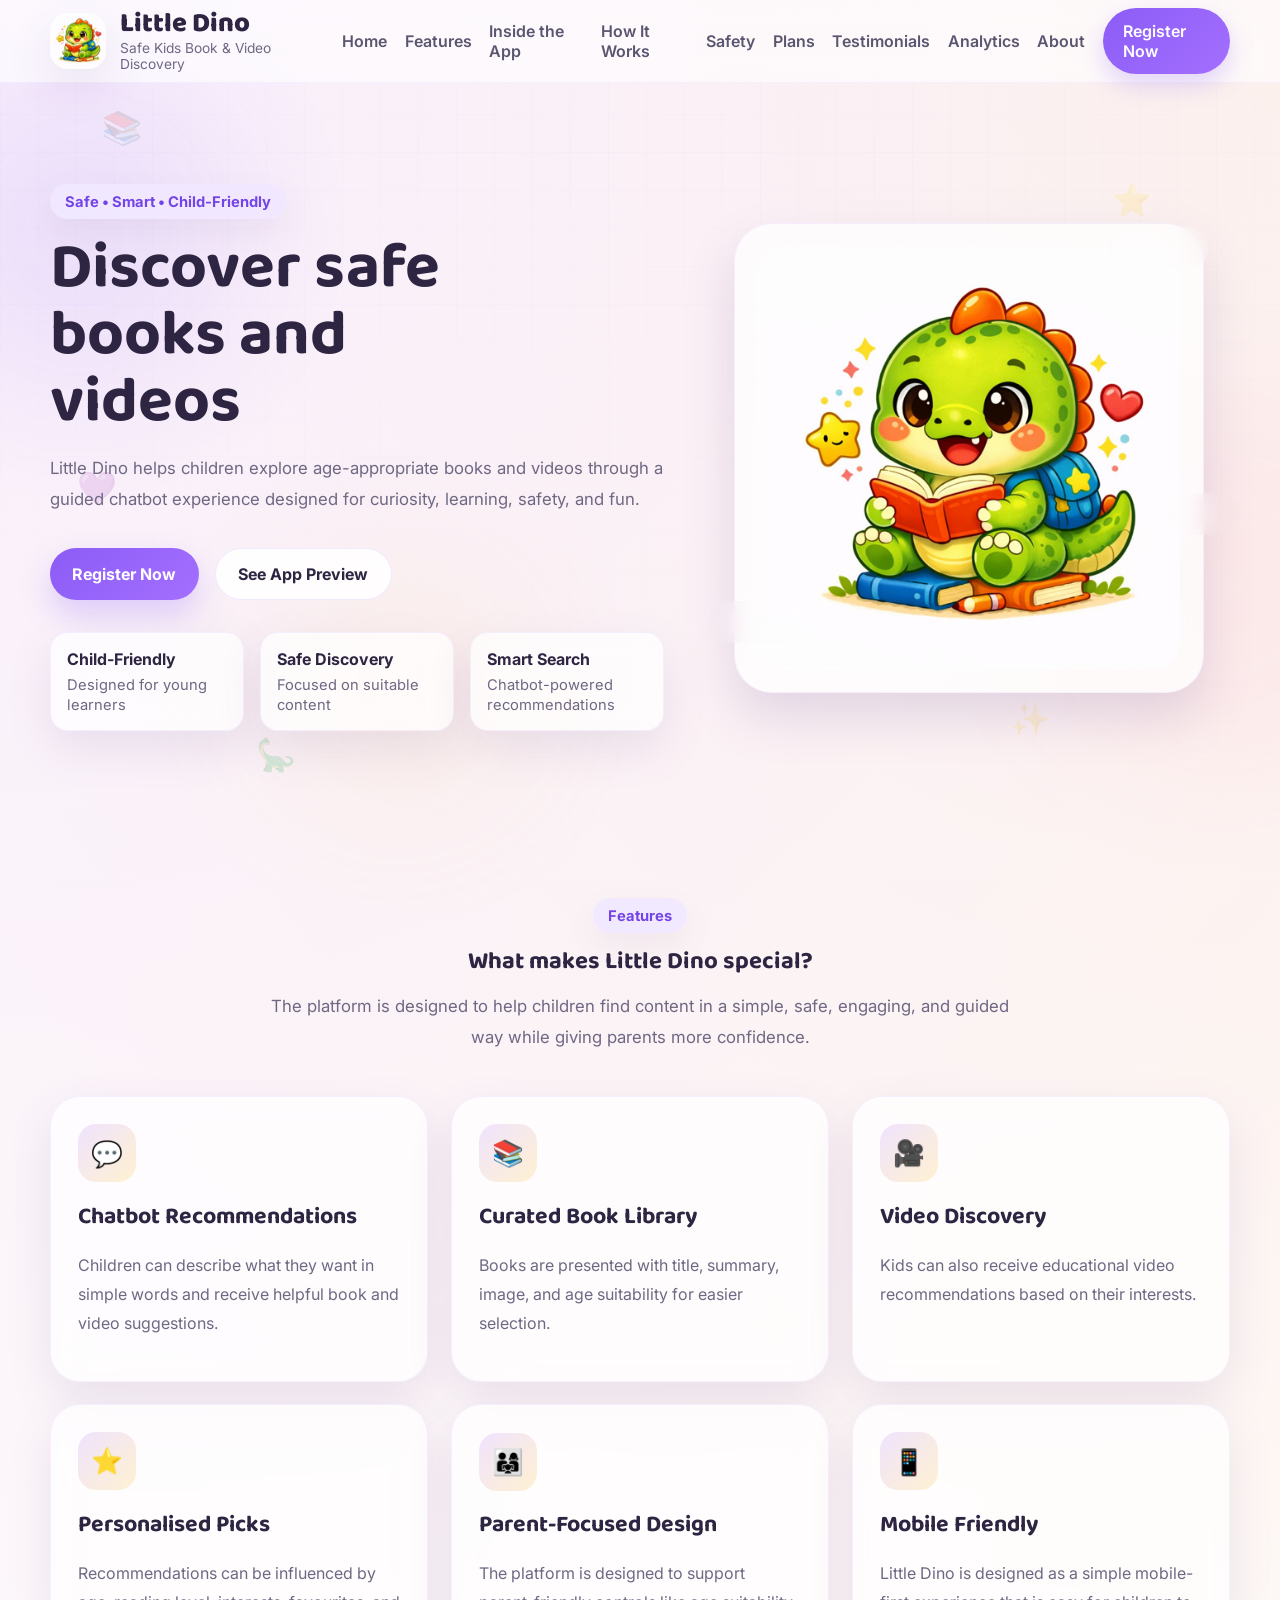
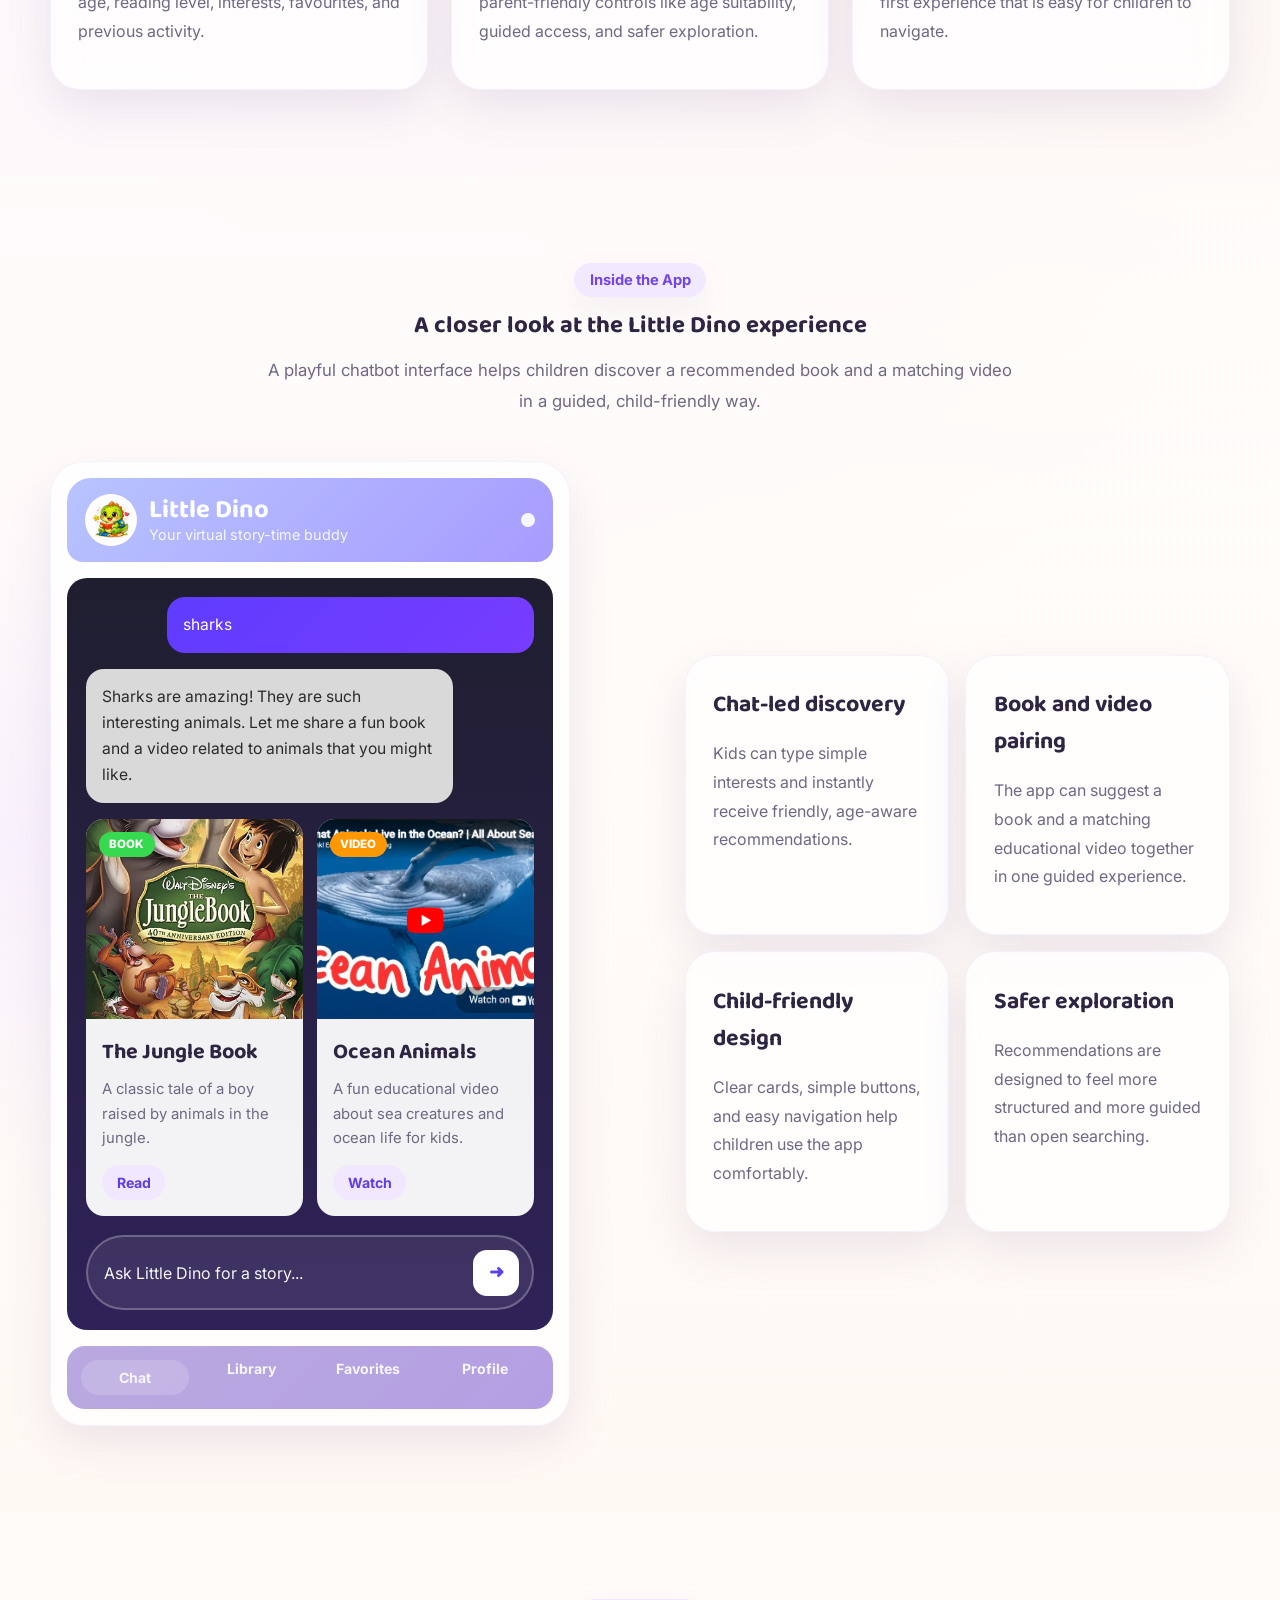
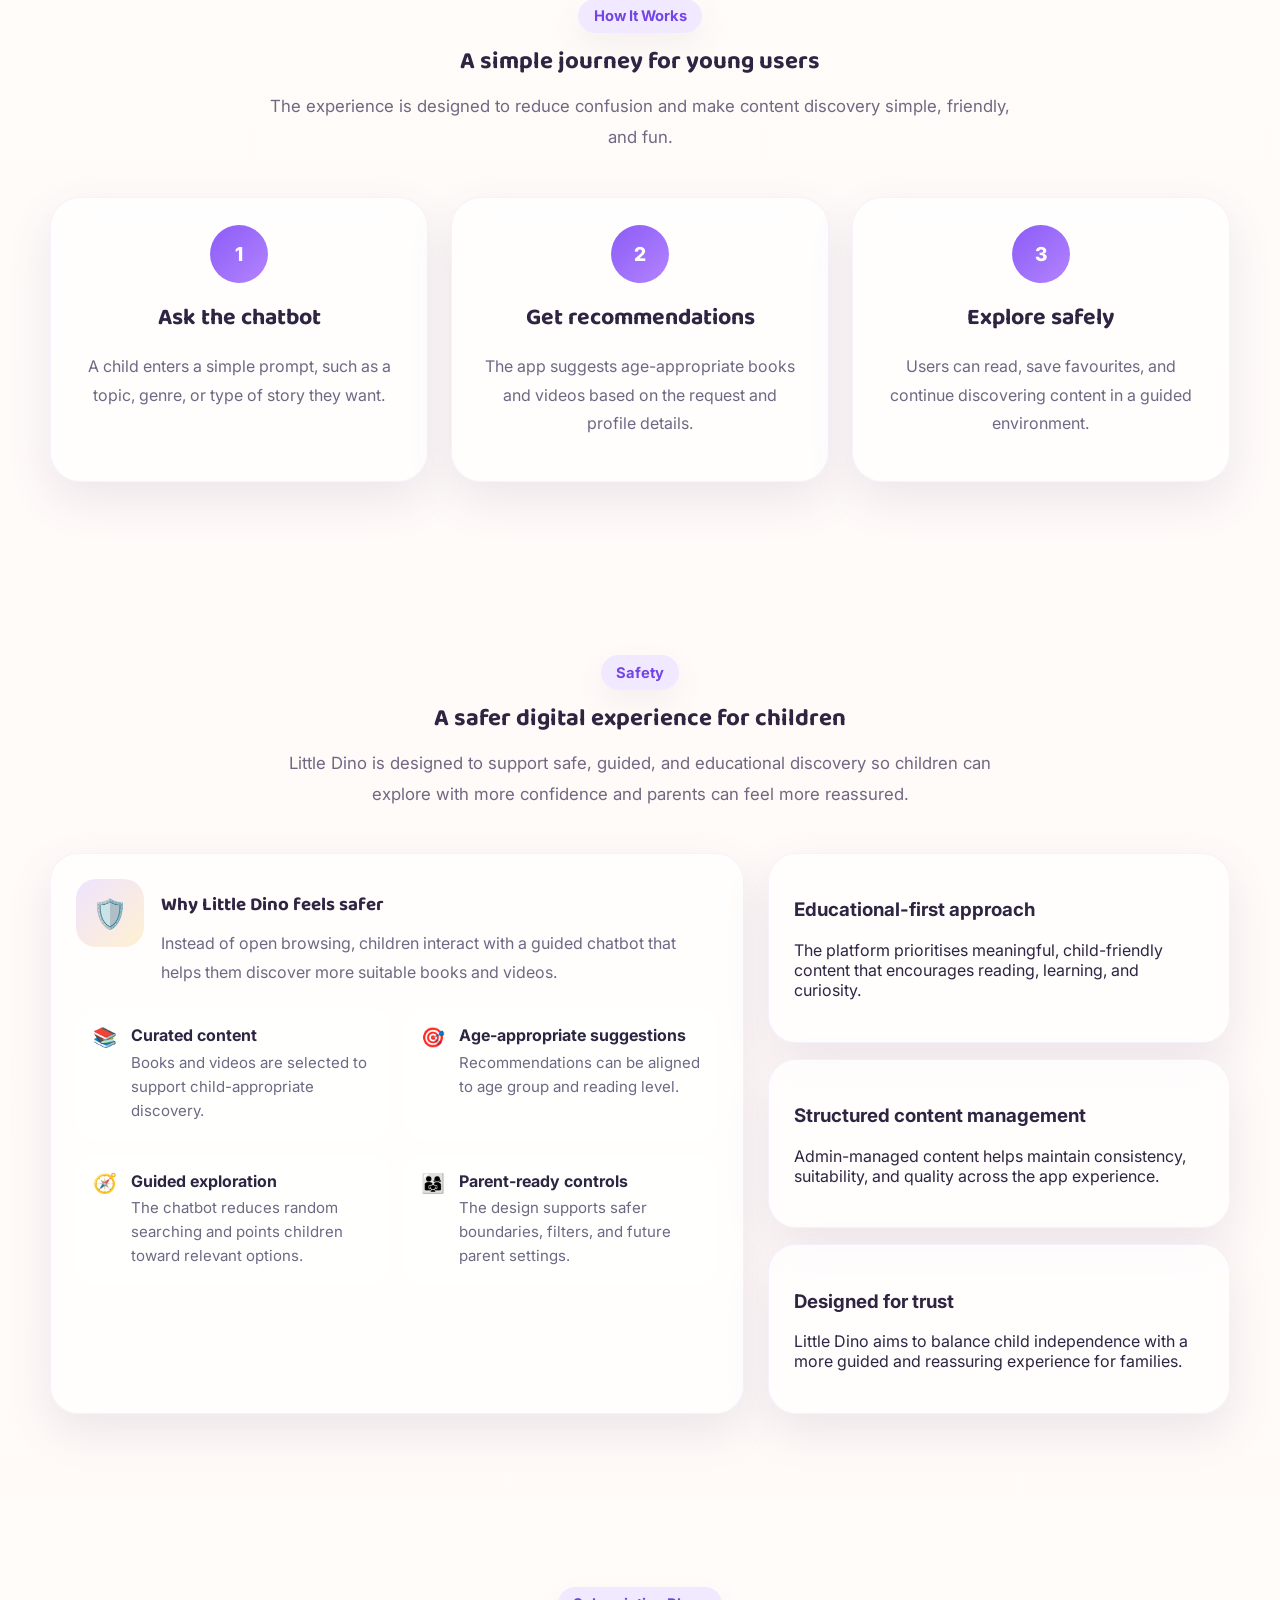
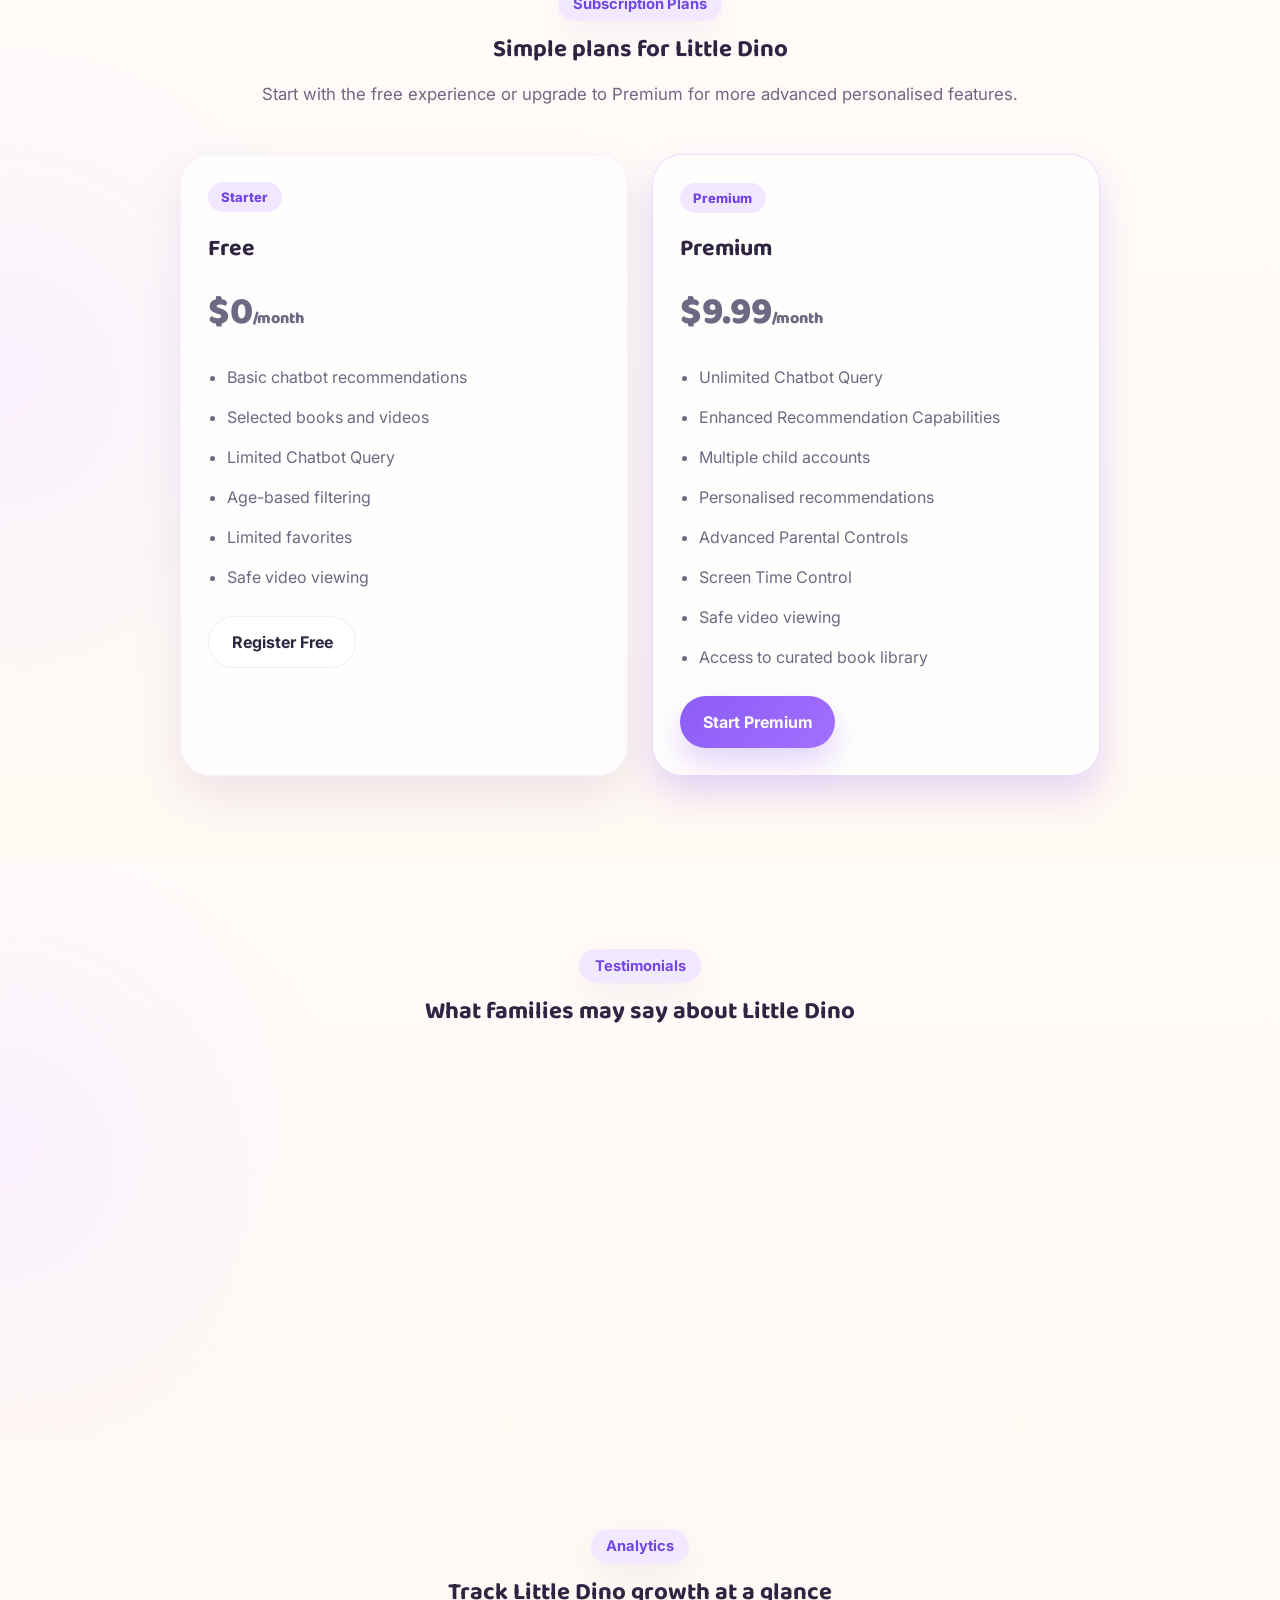
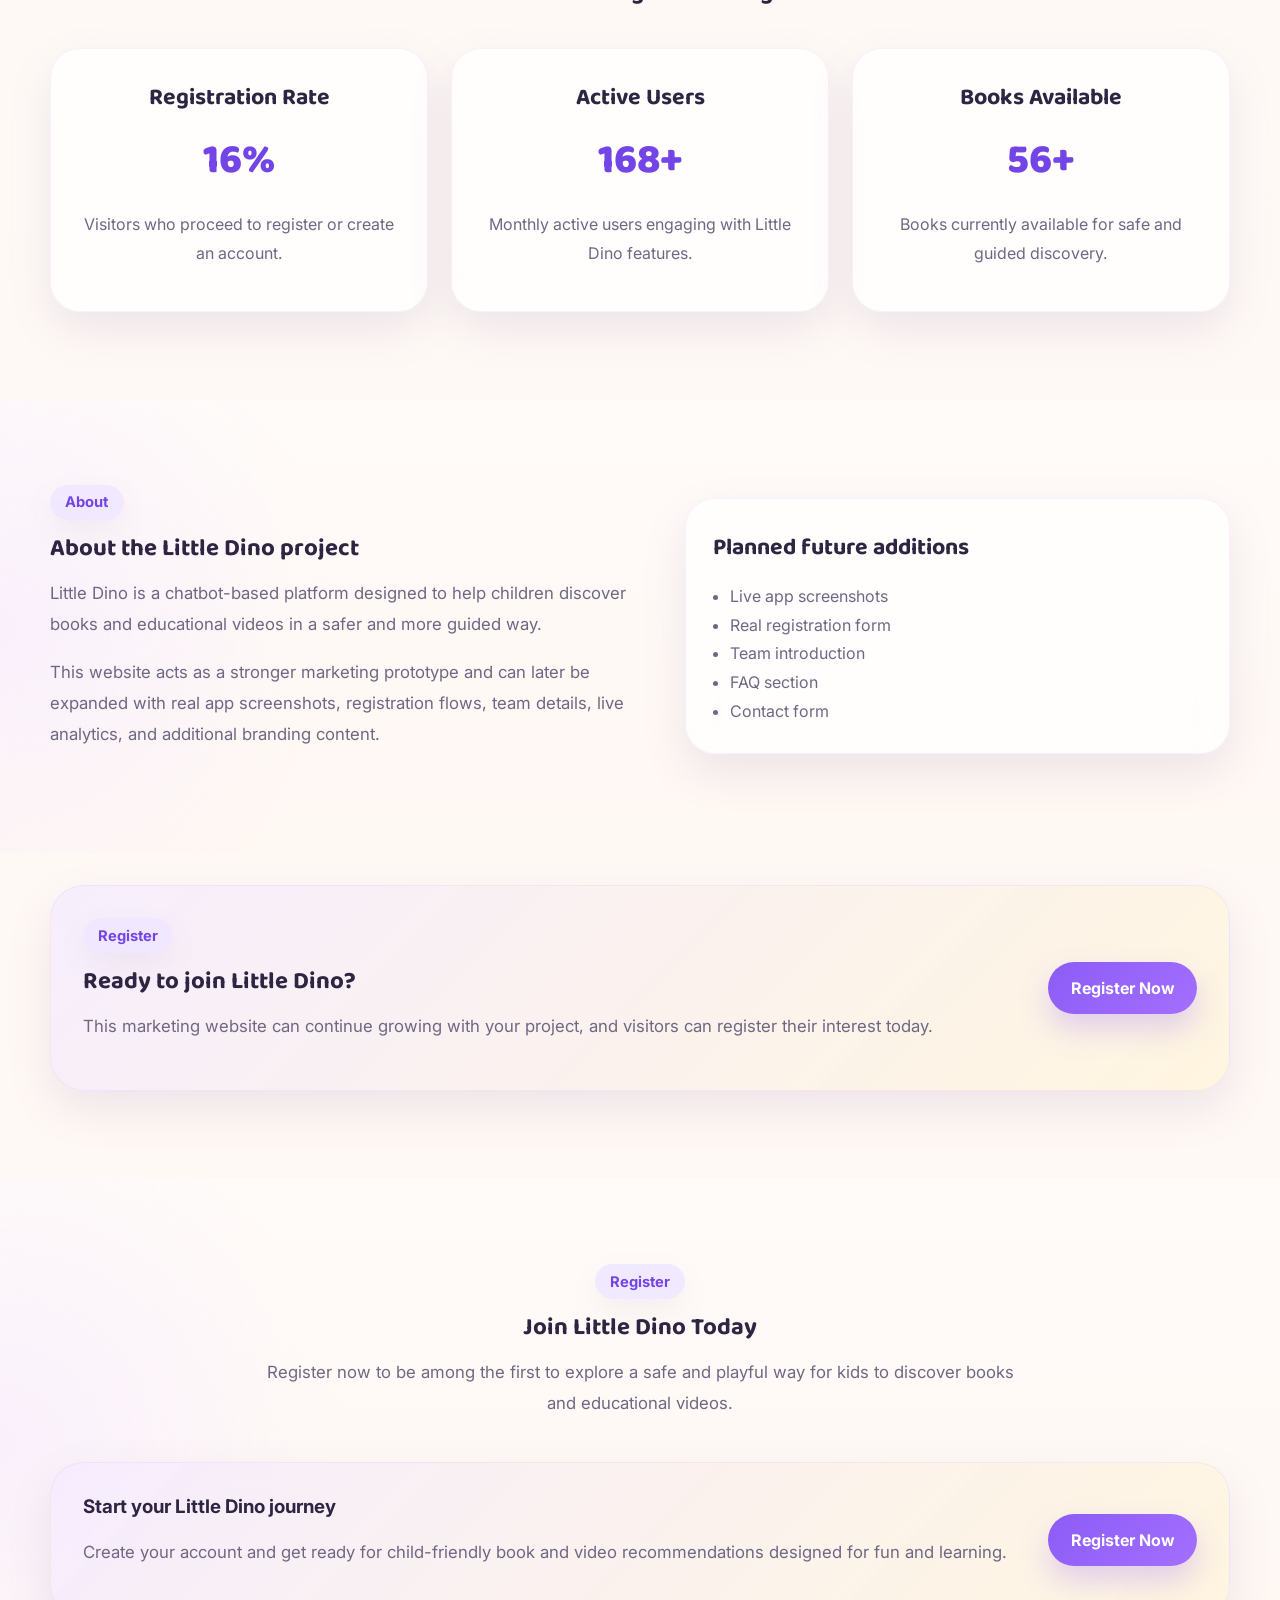
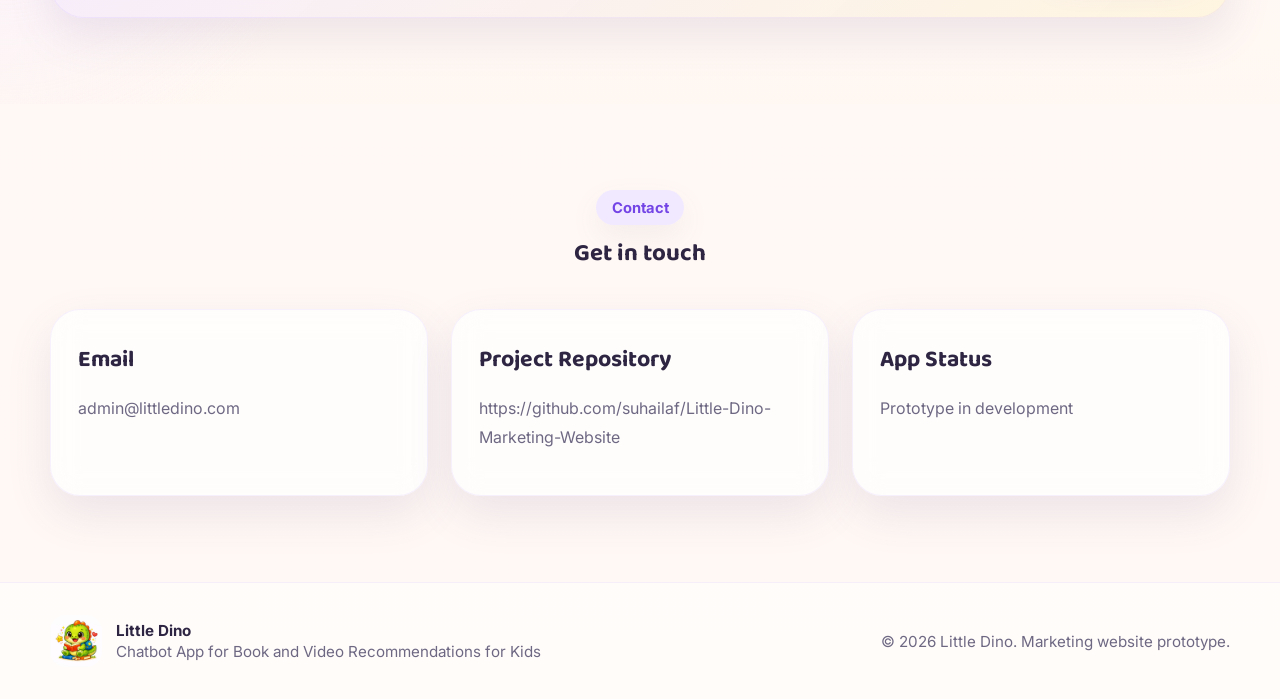
==== index.html @ 83e58855 "Remove descriptions from testimonials and analytics Removed testimonial and analytics section descri" ====
<!DOCTYPE html>
<html lang="en">
<head>
  <meta charset="UTF-8" />
  <meta name="viewport" content="width=device-width, initial-scale=1.0" />

  <title>Little Dino | Safe Book & Video Recommendations for Kids</title>
  <meta
    name="description"
    content="Little Dino is a child-friendly app that helps kids discover age-appropriate books and videos through a safe and playful chatbot experience."
  />

  <link rel="icon" type="image/png" href="little_dino_icon_512.png" />

  <link rel="preconnect" href="https://fonts.googleapis.com" />
  <link rel="preconnect" href="https://fonts.gstatic.com" crossorigin />
  <link
    href="https://fonts.googleapis.com/css2?family=Baloo+2:wght@500;600;700;800&family=Inter:wght@400;500;600;700;800&display=swap"
    rel="stylesheet"
  />

  <link rel="stylesheet" href="styles.css" />
</head>
<body>
  <div class="bg-orb orb-1"></div>
  <div class="bg-orb orb-2"></div>
  <div class="bg-orb orb-3"></div>
  <div class="bg-grid"></div>
  <div class="sparkles" id="sparkles"></div>

  <div class="floating-background" id="floatingBackground">
    <span class="floating-shape shape-book">📚</span>
    <span class="floating-shape shape-star">⭐</span>
    <span class="floating-shape shape-heart">💜</span>
    <span class="floating-shape shape-video">🎥</span>
    <span class="floating-shape shape-dino">🦕</span>
    <span class="floating-shape shape-spark">✨</span>
    <span class="floating-shape shape-moon">🌙</span>
    <span class="floating-shape shape-rainbow">🌈</span>
  </div>

  <header class="site-header">
    <div class="container nav">
      <a href="#home" class="brand">
        <img src="little_dino_icon_512.png" alt="Little Dino logo" class="brand-logo" />
        <div class="brand-text">
          <span class="brand-title">Little Dino</span>
          <span class="brand-subtitle">Safe Kids Book & Video Discovery</span>
        </div>
      </a>

      <button class="menu-toggle" id="menuToggle" aria-label="Toggle navigation menu">
        ☰
      </button>

      <nav class="nav-links" id="navLinks">
        <a href="#home">Home</a>
        <a href="#features">Features</a>
        <a href="#app-preview">Inside the App</a>
        <a href="#how-it-works">How It Works</a>
        <a href="#safety">Safety</a>
        <a href="#plans">Plans</a>
        <a href="#testimonials">Testimonials</a>
        <a href="#analytics">Analytics</a>
        <a href="#about">About</a>
        <a href="#register" class="nav-cta">Register Now</a>
      </nav>
    </div>
  </header>

  <main>
    <section class="hero" id="home">
      <div class="container hero-grid">
        <div class="hero-text">
          <span class="tag">Safe • Smart • Child-Friendly</span>
          <h1>Discover safe books and videos</h1>
          <p class="hero-description">
            Little Dino helps children explore age-appropriate books and videos
            through a guided chatbot experience designed for curiosity, learning,
            safety, and fun.
          </p>

          <div class="hero-actions">
            <a href="#register" class="btn btn-primary">Register Now</a>
            <a href="#app-preview" class="btn btn-secondary">See App Preview</a>
          </div>

          <div class="hero-highlights">
            <div class="highlight-card glass-card">
              <strong>Child-Friendly</strong>
              <span>Designed for young learners</span>
            </div>
            <div class="highlight-card glass-card">
              <strong>Safe Discovery</strong>
              <span>Focused on suitable content</span>
            </div>
            <div class="highlight-card glass-card">
              <strong>Smart Search</strong>
              <span>Chatbot-powered recommendations</span>
            </div>
          </div>
        </div>

        <div class="hero-visual">
          <div class="hero-image-card glass-card floating-card dino-logo-wrap">
            <img
              src="little_dino_icon_512.png"
              alt="Little Dino mascot"
              class="hero-mascot moving-dino-logo"
            />
          </div>

          <div class="floating-pill floating-pill-1">📚 Books</div>
          <div class="floating-pill floating-pill-2">🎥 Videos</div>
          <div class="floating-pill floating-pill-3">🛡️ Safe</div>
        </div>
      </div>
    </section>

    <section class="section" id="features">
      <div class="container">
        <div class="section-heading">
          <span class="tag">Features</span>
          <h2>What makes Little Dino special?</h2>
          <p>
            The platform is designed to help children find content in a simple,
            safe, engaging, and guided way while giving parents more confidence.
          </p>
        </div>

        <div class="cards-grid">
          <article class="feature-card glass-card">
            <div class="feature-icon">💬</div>
            <h3>Chatbot Recommendations</h3>
            <p>
              Children can describe what they want in simple words and receive
              helpful book and video suggestions.
            </p>
          </article>

          <article class="feature-card glass-card">
            <div class="feature-icon">📚</div>
            <h3>Curated Book Library</h3>
            <p>
              Books are presented with title, summary, image, and age suitability
              for easier selection.
            </p>
          </article>

          <article class="feature-card glass-card">
            <div class="feature-icon">🎥</div>
            <h3>Video Discovery</h3>
            <p>
              Kids can also receive educational video recommendations based on
              their interests.
            </p>
          </article>

          <article class="feature-card glass-card">
            <div class="feature-icon">⭐</div>
            <h3>Personalised Picks</h3>
            <p>
              Recommendations can be influenced by age, reading level, interests,
              favourites, and previous activity.
            </p>
          </article>

          <article class="feature-card glass-card">
            <div class="feature-icon">👨‍👩‍👧</div>
            <h3>Parent-Focused Design</h3>
            <p>
              The platform is designed to support parent-friendly controls like
              age suitability, guided access, and safer exploration.
            </p>
          </article>

          <article class="feature-card glass-card">
            <div class="feature-icon">📱</div>
            <h3>Mobile Friendly</h3>
            <p>
              Little Dino is designed as a simple mobile-first experience that
              is easy for children to navigate.
            </p>
          </article>
        </div>
      </div>
    </section>

    <section class="section alt-bg" id="app-preview">
      <div class="container">
        <div class="section-heading">
          <span class="tag">Inside the App</span>
          <h2>A closer look at the Little Dino experience</h2>
          <p>
            A playful chatbot interface helps children discover a recommended
            book and a matching video in a guided, child-friendly way.
          </p>
        </div>

        <div class="app-showcase">
          <div class="app-phone glass-card">
            <div class="app-phone-top">
              <div class="app-branding">
                <img src="little_dino_icon_512.png" alt="Little Dino app icon" class="app-avatar" />
                <div>
                  <h3>Little Dino</h3>
                  <p>Your virtual story-time buddy</p>
                </div>
              </div>
              <div class="app-status-dot"></div>
            </div>

            <div class="app-chat-area">
              <div class="app-message app-message-user">sharks</div>

              <div class="app-message app-message-bot">
                Sharks are amazing! They are such interesting animals. Let me
                share a fun book and a video related to animals that you might like.
              </div>

              <div class="recommendation-row">
                <div class="recommendation-card book-card">
                  <div class="recommendation-badge">BOOK</div>
                  <img
                    src="book.jpg"
                    alt="The Jungle Book cover"
                    class="recommendation-image"
                  />
                  <div class="recommendation-content">
                    <h4>The Jungle Book</h4>
                    <p>A classic tale of a boy raised by animals in the jungle.</p>
                    <a href="#register" class="mini-action">Read</a>
                  </div>
                </div>

                <div class="recommendation-card video-card">
                  <div class="recommendation-badge video-badge">VIDEO</div>
                  <img
                    src="vid.png"
                    alt="Ocean Animals educational video thumbnail"
                    class="recommendation-image"
                  />
                  <div class="recommendation-content">
                    <h4>Ocean Animals</h4>
                    <p>A fun educational video about sea creatures and ocean life for kids.</p>
                    <a href="#register" class="mini-action">Watch</a>
                  </div>
                </div>
              </div>

              <div class="app-input-bar">
                <span>Ask Little Dino for a story...</span>
                <button type="button" class="app-send-btn">➜</button>
              </div>
            </div>

            <div class="app-bottom-nav">
              <div class="app-nav-item active">Chat</div>
              <div class="app-nav-item">Library</div>
              <div class="app-nav-item">Favorites</div>
              <div class="app-nav-item">Profile</div>
            </div>
          </div>

          <div class="app-side-info">
            <div class="about-panel glass-card">
              <h3>Chat-led discovery</h3>
              <p>
                Kids can type simple interests and instantly receive friendly,
                age-aware recommendations.
              </p>
            </div>

            <div class="about-panel glass-card">
              <h3>Book and video pairing</h3>
              <p>
                The app can suggest a book and a matching educational video together
                in one guided experience.
              </p>
            </div>

            <div class="about-panel glass-card">
              <h3>Child-friendly design</h3>
              <p>
                Clear cards, simple buttons, and easy navigation help children
                use the app comfortably.
              </p>
            </div>

            <div class="about-panel glass-card">
              <h3>Safer exploration</h3>
              <p>
                Recommendations are designed to feel more structured and more
                guided than open searching.
              </p>
            </div>
          </div>
        </div>
      </div>
    </section>

    <section class="section" id="how-it-works">
      <div class="container">
        <div class="section-heading">
          <span class="tag">How It Works</span>
          <h2>A simple journey for young users</h2>
          <p>
            The experience is designed to reduce confusion and make content
            discovery simple, friendly, and fun.
          </p>
        </div>

        <div class="steps-grid">
          <div class="step-card glass-card">
            <div class="step-number">1</div>
            <h3>Ask the chatbot</h3>
            <p>
              A child enters a simple prompt, such as a topic, genre, or type
              of story they want.
            </p>
          </div>

          <div class="step-card glass-card">
            <div class="step-number">2</div>
            <h3>Get recommendations</h3>
            <p>
              The app suggests age-appropriate books and videos based on the
              request and profile details.
            </p>
          </div>

          <div class="step-card glass-card">
            <div class="step-number">3</div>
            <h3>Explore safely</h3>
            <p>
              Users can read, save favourites, and continue discovering content
              in a guided environment.
            </p>
          </div>
        </div>
      </div>
    </section>

    <section class="section" id="safety">
      <div class="container">
        <div class="section-heading">
          <span class="tag">Safety</span>
          <h2>A safer digital experience for children</h2>
          <p>
            Little Dino is designed to support safe, guided, and educational
            discovery so children can explore with more confidence and parents
            can feel more reassured.
          </p>
        </div>

        <div class="safety-modern-grid">
          <div class="safety-main-card glass-card">
            <div class="safety-main-top">
              <div class="safety-icon-wrap">🛡️</div>
              <div>
                <h3>Why Little Dino feels safer</h3>
                <p>
                  Instead of open browsing, children interact with a guided
                  chatbot that helps them discover more suitable books and videos.
                </p>
              </div>
            </div>

            <div class="safety-feature-grid">
              <div class="safety-feature-item">
                <span class="safety-feature-icon">📚</span>
                <div>
                  <h4>Curated content</h4>
                  <p>Books and videos are selected to support child-appropriate discovery.</p>
                </div>
              </div>

              <div class="safety-feature-item">
                <span class="safety-feature-icon">🎯</span>
                <div>
                  <h4>Age-appropriate suggestions</h4>
                  <p>Recommendations can be aligned to age group and reading level.</p>
                </div>
              </div>

              <div class="safety-feature-item">
                <span class="safety-feature-icon">🧭</span>
                <div>
                  <h4>Guided exploration</h4>
                  <p>The chatbot reduces random searching and points children toward relevant options.</p>
                </div>
              </div>

              <div class="safety-feature-item">
                <span class="safety-feature-icon">👨‍👩‍👧</span>
                <div>
                  <h4>Parent-ready controls</h4>
                  <p>The design supports safer boundaries, filters, and future parent settings.</p>
                </div>
              </div>
            </div>
          </div>

          <div class="safety-side-column">
            <div class="safety-side-card glass-card">
              <h3>Educational-first approach</h3>
              <p>
                The platform prioritises meaningful, child-friendly content that
                encourages reading, learning, and curiosity.
              </p>
            </div>

            <div class="safety-side-card glass-card">
              <h3>Structured content management</h3>
              <p>
                Admin-managed content helps maintain consistency, suitability,
                and quality across the app experience.
              </p>
            </div>

            <div class="safety-side-card glass-card">
              <h3>Designed for trust</h3>
              <p>
                Little Dino aims to balance child independence with a more guided
                and reassuring experience for families.
              </p>
            </div>
          </div>
        </div>
      </div>
    </section>

    <section class="section alt-bg" id="plans">
      <div class="container">
        <div class="section-heading">
          <span class="tag">Subscription Plans</span>
          <h2>Simple plans for Little Dino</h2>
          <p>
            Start with the free experience or upgrade to Premium for more advanced
            personalised features.
          </p>
        </div>

        <div class="plans-grid plans-grid-two">
          <div class="plan-card glass-card">
            <span class="plan-badge">Starter</span>
            <h3>Free</h3>
            <p class="plan-price">$0<span>/month</span></p>
            <ul class="plan-list">
              <li>Basic chatbot recommendations</li>
              <li>Selected books and videos</li>
              <li>Limited Chatbot Query</li>
              <li>Age-based filtering</li>
              <li>Limited favorites</li>
              <li>Safe video viewing</li>
            </ul>
            <a href="#register" class="btn btn-secondary">Register Free</a>
          </div>

          <div class="plan-card featured-plan glass-card">
            <span class="plan-badge">Premium</span>
            <h3>Premium</h3>
            <p class="plan-price">$9.99<span>/month</span></p>
            <ul class="plan-list">
              <li>Unlimited Chatbot Query</li>
              <li>Enhanced Recommendation Capabilities</li>
              <li>Multiple child accounts</li>
              <li>Personalised recommendations</li>
              <li>Advanced Parental Controls</li>
              <li>Screen Time Control</li>
              <li>Safe video viewing</li>
              <li>Access to curated book library</li>
            </ul>
            <a href="#register" class="btn btn-primary">Start Premium</a>
          </div>
        </div>
      </div>
    </section>

    <section class="section alt-bg" id="testimonials">
      <div class="container">
        <div class="section-heading">
          <span class="tag">Testimonials</span>
          <h2>What families may say about Little Dino</h2>
        </div>

        <div class="testimonial-slider-wrapper">
          <div class="testimonial-slider-track">
            <div class="testimonial-card moving-card glass-card">
              <div class="testimonial-user">
                <img src="https://i.pravatar.cc/100?img=32" alt="Parent profile" class="testimonial-avatar" />
                <div>
                  <h4>Amira, Parent</h4>
                  <span>★★★★★</span>
                </div>
              </div>
              <p>
                “Little Dino has made it so much easier for me to let my child explore content safely. I love the parental controls and knowing everything is age-appropriate.”
              </p>
            </div>

            <div class="testimonial-card moving-card glass-card">
              <div class="testimonial-user">
                <img src="https://i.pravatar.cc/100?img=12" alt="Parent profile" class="testimonial-avatar" />
                <div>
                  <h4>Daniel, Parent</h4>
                  <span>★★★★★</span>
                </div>
              </div>
              <p>
                “Instead of scrolling endlessly, my child just asks the chatbot and gets perfect recommendations instantly. It’s a huge time saver!”
              </p>
            </div>

            <div class="testimonial-card moving-card glass-card">
              <div class="testimonial-user">
                <img src="https://i.pravatar.cc/100?img=47" alt="Parent profile" class="testimonial-avatar" />
                <div>
                  <h4>Sophia, Parent</h4>
                  <span>★★★★★</span>
                </div>
              </div>
              <p>
                “The screen time feature is a game changer. I can manage my child’s usage without constantly checking on them.”
              </p>
            </div>

            <div class="testimonial-card moving-card glass-card">
              <div class="testimonial-user">
                <img src="https://i.pravatar.cc/100?img=20" alt="Parent profile" class="testimonial-avatar" />
                <div>
                  <h4>Hannah, Parent</h4>
                  <span>★★★★★</span>
                </div>
              </div>
              <p>
                “I have two kids with different interests, and the app personalizes recommendations for each of them. It’s honestly amazing.”
              </p>
            </div>

            <div class="testimonial-card moving-card glass-card">
              <div class="testimonial-user">
                <img src="https://i.pravatar.cc/400?img=37" alt="Child profile" class="testimonial-avatar" />
                <div>
                  <h4>Maxine, Child</h4>
                  <span>★★★★★</span>
                </div>
              </div>
              <p>
                “I love talking to the dino! It gives me cool books and videos about things I like.”
              </p>
            </div>

            <div class="testimonial-card moving-card glass-card">
              <div class="testimonial-user">
                <img src="https://i.pravatar.cc/400?img=4" alt="Child profile" class="testimonial-avatar" />
                <div>
                  <h4>Daniel, Child</h4>
                  <span>★★★★★</span>
                </div>
              </div>
              <p>
                “I just type what I want and it shows me fun stories. It’s like magic!”
              </p>
            </div>

            <!-- duplicate set for seamless loop -->
            <div class="testimonial-card moving-card glass-card">
              <div class="testimonial-user">
                <img src="https://i.pravatar.cc/100?img=32" alt="Parent profile" class="testimonial-avatar" />
                <div>
                  <h4>Amira, Parent</h4>
                  <span>★★★★★</span>
                </div>
              </div>
              <p>
                “Little Dino has made it so much easier for me to let my child explore content safely. I love the parental controls and knowing everything is age-appropriate.”
              </p>
            </div>

            <div class="testimonial-card moving-card glass-card">
              <div class="testimonial-user">
                <img src="https://i.pravatar.cc/100?img=12" alt="Parent profile" class="testimonial-avatar" />
                <div>
                  <h4>Daniel, Parent</h4>
                  <span>★★★★★</span>
                </div>
              </div>
              <p>
                “Instead of scrolling endlessly, my child just asks the chatbot and gets perfect recommendations instantly. It’s a huge time saver!”
              </p>
            </div>

            <div class="testimonial-card moving-card glass-card">
              <div class="testimonial-user">
                <img src="https://i.pravatar.cc/100?img=47" alt="Parent profile" class="testimonial-avatar" />
                <div>
                  <h4>Sophia, Parent</h4>
                  <span>★★★★★</span>
                </div>
              </div>
              <p>
                “The screen time feature is a game changer. I can manage my child’s usage without constantly checking on them.”
              </p>
            </div>

            <div class="testimonial-card moving-card glass-card">
              <div class="testimonial-user">
                <img src="https://i.pravatar.cc/100?img=20" alt="Parent profile" class="testimonial-avatar" />
                <div>
                  <h4>Hannah, Parent</h4>
                  <span>★★★★★</span>
                </div>
              </div>
              <p>
                “I have two kids with different interests, and the app personalizes recommendations for each of them. It’s honestly amazing.”
              </p>
            </div>

            <div class="testimonial-card moving-card glass-card">
              <div class="testimonial-user">
                <img src="https://i.pravatar.cc/400?img=37" alt="Child profile" class="testimonial-avatar" />
                <div>
                  <h4>Maxine, Child</h4>
                  <span>★★★★★</span>
                </div>
              </div>
              <p>
                “I love talking to the dino! It gives me cool books and videos about things I like.”
              </p>
            </div>

            <div class="testimonial-card moving-card glass-card">
              <div class="testimonial-user">
                <img src="https://i.pravatar.cc/400?img=4" alt="Child profile" class="testimonial-avatar" />
                <div>
                  <h4>Daniel, Child</h4>
                  <span>★★★★★</span>
                </div>
              </div>
              <p>
                “I just type what I want and it shows me fun stories. It’s like magic!”
              </p>
            </div>
          </div>
        </div>
      </div>
    </section>

    <section class="section" id="analytics">
      <div class="container">
        <div class="section-heading">
          <span class="tag">Analytics</span>
          <h2>Track Little Dino growth at a glance</h2>
        </div>

        <div class="analytics-grid">
          <div class="analytics-card glass-card">
            <h3>Registration Rate</h3>
            <div class="analytics-value"><span class="count-up" data-target="78">0</span>%</div>
            <p>Visitors who proceed to register or create an account.</p>
          </div>

          <div class="analytics-card glass-card">
            <h3>Active Users</h3>
            <div class="analytics-value"><span class="count-up" data-target="1240">0</span>+</div>
            <p>Monthly active users engaging with Little Dino features.</p>
          </div>

          <div class="analytics-card glass-card">
            <h3>Books Available</h3>
            <div class="analytics-value"><span class="count-up" data-target="420">0</span>+</div>
            <p>Books currently available for safe and guided discovery.</p>
          </div>
        </div>
      </div>
    </section>

    <section class="section alt-bg" id="about">
      <div class="container about-grid">
        <div>
          <span class="tag">About</span>
          <h2>About the Little Dino project</h2>
          <p class="section-copy">
            Little Dino is a chatbot-based platform designed to help children
            discover books and educational videos in a safer and more guided way.
          </p>
          <p class="section-copy">
            This website acts as a stronger marketing prototype and can later
            be expanded with real app screenshots, registration flows, team details,
            live analytics, and additional branding content.
          </p>
        </div>

        <div class="about-panel glass-card">
          <h3>Planned future additions</h3>
          <ul>
            <li>Live app screenshots</li>
            <li>Real registration form</li>
            <li>Team introduction</li>
            <li>FAQ section</li>
            <li>Contact form</li>
          </ul>
        </div>
      </div>
    </section>

    <section class="section cta-section">
      <div class="container">
        <div class="cta-box glass-card">
          <div>
            <span class="tag">Register</span>
            <h2>Ready to join Little Dino?</h2>
            <p>
              This marketing website can continue growing with your project, and
              visitors can register their interest today.
            </p>
          </div>
          <a href="#register" class="btn btn-primary">Register Now</a>
        </div>
      </div>
    </section>

    <section class="section alt-bg" id="register">
      <div class="container">
        <div class="section-heading">
          <span class="tag">Register</span>
          <h2>Join Little Dino Today</h2>
          <p>
            Register now to be among the first to explore a safe and playful
            way for kids to discover books and educational videos.
          </p>
        </div>

        <div class="cta-box glass-card">
          <div>
            <h3 style="margin-top: 0;">Start your Little Dino journey</h3>
            <p>
              Create your account and get ready for child-friendly book and
              video recommendations designed for fun and learning.
            </p>
          </div>
          <a href="#contact" class="btn btn-primary">Register Now</a>
        </div>
      </div>
    </section>

    <section class="section" id="contact">
      <div class="container">
        <div class="section-heading">
          <span class="tag">Contact</span>
          <h2>Get in touch</h2>
        </div>

        <div class="contact-grid">
          <div class="contact-card glass-card">
            <h3>Email</h3>
            <p>admin@littledino.com</p>
          </div>
          <div class="contact-card glass-card">
            <h3>Project Repository</h3>
            <p>https://github.com/suhailaf/Little-Dino-Marketing-Website</p>
          </div>
          <div class="contact-card glass-card">
            <h3>App Status</h3>
            <p>Prototype in development</p>
          </div>
        </div>
      </div>
    </section>
  </main>

  <footer class="site-footer">
    <div class="container footer-content">
      <div class="footer-brand">
        <img src="little_dino_icon_512.png" alt="Little Dino footer logo" class="footer-logo" />
        <div>
          <strong>Little Dino</strong>
          <p>Chatbot App for Book and Video Recommendations for Kids</p>
        </div>
      </div>
      <p>© 2026 Little Dino. Marketing website prototype.</p>
    </div>
  </footer>

  <script src="script.js"></script>
</body>
</html>
---- styles.css ----
:root {
  --bg: #fffaf7;
  --bg-alt: #f9f3ff;
  --surface: rgba(255, 255, 255, 0.7);
  --surface-strong: rgba(255, 255, 255, 0.92);
  --text: #2d2542;
  --muted: #6f6883;
  --primary: #8b5cf6;
  --primary-dark: #7445e6;
  --secondary: #ff8fab;
  --accent: #ffd166;
  --mint: #c8f7eb;
  --border: rgba(139, 92, 246, 0.12);
  --shadow: 0 18px 45px rgba(109, 84, 147, 0.12);
  --shadow-strong: 0 18px 35px rgba(139, 92, 246, 0.22);
  --shadow-soft: 0 12px 30px rgba(111, 104, 131, 0.08);
  --radius-xl: 30px;
  --radius-lg: 22px;
  --radius-md: 16px;
  --container: 1180px;
}

* {
  box-sizing: border-box;
}

html {
  scroll-behavior: smooth;
}

body {
  margin: 0;
  font-family: "Inter", sans-serif;
  color: var(--text);
  background:
    radial-gradient(circle at top left, rgba(247, 237, 255, 0.85) 0%, transparent 28%),
    radial-gradient(circle at top right, rgba(255, 240, 219, 0.85) 0%, transparent 24%),
    linear-gradient(180deg, #fffdfb 0%, #fff8f4 100%);
  overflow-x: hidden;
  position: relative;
}

img {
  max-width: 100%;
  display: block;
}

a {
  color: inherit;
  text-decoration: none;
}

.site-header,
main,
.site-footer {
  position: relative;
  z-index: 1;
}

.container {
  width: min(var(--container), calc(100% - 2rem));
  margin: 0 auto;
  position: relative;
  z-index: 2;
}

/* Background effects */
.bg-orb {
  position: fixed;
  border-radius: 50%;
  filter: blur(70px);
  opacity: 0.45;
  z-index: 0;
  animation: floatOrb 18s ease-in-out infinite;
  pointer-events: none;
}

.orb-1 {
  width: 320px;
  height: 320px;
  background: rgba(139, 92, 246, 0.24);
  top: 8%;
  left: -80px;
}

.orb-2 {
  width: 360px;
  height: 360px;
  background: rgba(255, 143, 171, 0.2);
  top: 45%;
  right: -120px;
  animation-delay: 3s;
}

.orb-3 {
  width: 280px;
  height: 280px;
  background: rgba(255, 209, 102, 0.18);
  bottom: 8%;
  left: 20%;
  animation-delay: 6s;
}

.bg-grid {
  position: fixed;
  inset: 0;
  background-image:
    linear-gradient(rgba(139, 92, 246, 0.04) 1px, transparent 1px),
    linear-gradient(90deg, rgba(139, 92, 246, 0.04) 1px, transparent 1px);
  background-size: 38px 38px;
  mask-image: linear-gradient(to bottom, rgba(0, 0, 0, 0.6), transparent 90%);
  z-index: 0;
  pointer-events: none;
}

.sparkles {
  position: fixed;
  inset: 0;
  z-index: 0;
  pointer-events: none;
  overflow: hidden;
}

.sparkle {
  position: absolute;
  display: block;
  border-radius: 50%;
  background: rgba(255, 255, 255, 0.85);
  box-shadow: 0 0 12px rgba(255, 255, 255, 0.65);
  animation: sparkleFloat linear infinite;
  opacity: 0;
}

/* NEW moving feature icons */
.floating-background {
  position: fixed;
  inset: 0;
  pointer-events: none;
  overflow: hidden;
  z-index: 0;
}

.floating-shape {
  position: absolute;
  font-size: 2rem;
  opacity: 0.16;
  animation-timing-function: ease-in-out;
  animation-iteration-count: infinite;
  will-change: transform;
  filter: blur(0.2px);
}

.shape-book {
  top: 12%;
  left: 8%;
  animation: driftOne 18s infinite;
}

.shape-star {
  top: 20%;
  right: 10%;
  animation: driftTwo 22s infinite;
}

.shape-heart {
  top: 52%;
  left: 6%;
  animation: driftThree 20s infinite;
}

.shape-video {
  top: 62%;
  right: 8%;
  animation: driftFour 24s infinite;
}

.shape-dino {
  bottom: 14%;
  left: 20%;
  animation: driftFive 19s infinite;
}

.shape-spark {
  bottom: 18%;
  right: 18%;
  animation: driftSix 21s infinite;
}

.shape-moon {
  top: 75%;
  left: 42%;
  animation: driftTwo 25s infinite;
}

.shape-rainbow {
  top: 35%;
  left: 82%;
  animation: driftThree 23s infinite;
}

@keyframes sparkleFloat {
  0% {
    transform: translateY(0px) scale(0.8);
    opacity: 0;
  }

  15% {
    opacity: 0.9;
  }

  50% {
    transform: translateY(-30px) scale(1);
    opacity: 0.7;
  }

  100% {
    transform: translateY(-65px) scale(0.8);
    opacity: 0;
  }
}

@keyframes floatOrb {
  0%, 100% {
    transform: translateY(0px) translateX(0px);
  }

  50% {
    transform: translateY(-28px) translateX(20px);
  }
}

@keyframes driftOne {
  0%, 100% { transform: translate(0, 0) rotate(0deg); }
  25% { transform: translate(30px, -20px) rotate(8deg); }
  50% { transform: translate(10px, 25px) rotate(-6deg); }
  75% { transform: translate(-20px, -12px) rotate(5deg); }
}

@keyframes driftTwo {
  0%, 100% { transform: translate(0, 0) scale(1); }
  25% { transform: translate(-25px, 20px) scale(1.08); }
  50% { transform: translate(15px, 35px) scale(0.95); }
  75% { transform: translate(-10px, -18px) scale(1.04); }
}

@keyframes driftThree {
  0%, 100% { transform: translate(0, 0) rotate(0deg); }
  30% { transform: translate(18px, -24px) rotate(12deg); }
  60% { transform: translate(35px, 12px) rotate(-10deg); }
  80% { transform: translate(-10px, 20px) rotate(5deg); }
}

@keyframes driftFour {
  0%, 100% { transform: translate(0, 0); }
  20% { transform: translate(-18px, -22px); }
  40% { transform: translate(22px, -8px); }
  70% { transform: translate(-14px, 20px); }
}

@keyframes driftFive {
  0%, 100% { transform: translate(0, 0) rotate(0deg); }
  25% { transform: translate(20px, -16px) rotate(6deg); }
  50% { transform: translate(42px, 10px) rotate(-8deg); }
  75% { transform: translate(8px, 22px) rotate(4deg); }
}

@keyframes driftSix {
  0%, 100% { transform: translate(0, 0) scale(1); }
  30% { transform: translate(-16px, -30px) scale(1.12); }
  60% { transform: translate(24px, -4px) scale(0.92); }
  80% { transform: translate(-8px, 18px) scale(1.05); }
}

.glass-card {
  background: rgba(255, 255, 255, 0.72);
  backdrop-filter: blur(14px);
  -webkit-backdrop-filter: blur(14px);
}

/* Header */
.site-header {
  position: sticky;
  top: 0;
  z-index: 1000;
  backdrop-filter: blur(14px);
  -webkit-backdrop-filter: blur(14px);
  background: rgba(255, 255, 255, 0.62);
  border-bottom: 1px solid rgba(139, 92, 246, 0.08);
}

.nav {
  display: flex;
  align-items: center;
  justify-content: space-between;
  min-height: 82px;
  gap: 1rem;
}

.brand {
  display: flex;
  align-items: center;
  gap: 0.9rem;
}

.brand-logo {
  width: 56px;
  height: 56px;
  object-fit: cover;
  border-radius: 18px;
  background: linear-gradient(135deg, #f2e7ff, #fff4d6);
  box-shadow: var(--shadow);
}

.brand-text {
  display: flex;
  flex-direction: column;
}

.brand-title {
  font-family: "Baloo 2", sans-serif;
  font-size: 1.7rem;
  font-weight: 800;
  line-height: 1;
}

.brand-subtitle {
  font-size: 0.86rem;
  color: var(--muted);
  margin-top: 0.15rem;
}

.nav-links {
  display: flex;
  align-items: center;
  gap: 1.1rem;
}

.nav-links a {
  font-weight: 600;
  color: #5b5670;
  transition: 0.22s ease;
}

.nav-links a:hover {
  color: var(--primary-dark);
}

.nav-cta {
  padding: 0.82rem 1.25rem;
  background: linear-gradient(135deg, var(--primary), #a46fff);
  color: #ffffff !important;
  border-radius: 999px;
  box-shadow: 0 10px 25px rgba(139, 92, 246, 0.25);
}

.nav-cta:hover {
  transform: translateY(-1px);
  box-shadow: var(--shadow-strong);
}

.menu-toggle {
  display: none;
  border: 0;
  background: #f4ebff;
  width: 46px;
  height: 46px;
  border-radius: 14px;
  font-size: 1.2rem;
  cursor: pointer;
  color: var(--text);
}

/* Hero */
.hero {
  padding: 5.3rem 0 4rem;
  position: relative;
}

.hero-grid {
  display: grid;
  grid-template-columns: 1.08fr 0.92fr;
  gap: 2.7rem;
  align-items: center;
}

.tag {
  display: inline-block;
  padding: 0.52rem 0.96rem;
  background: rgba(241, 232, 255, 0.95);
  color: var(--primary-dark);
  border-radius: 999px;
  font-size: 0.92rem;
  font-weight: 700;
  box-shadow: var(--shadow-soft);
}

.hero h1,
.section-heading h2,
.safety-main-top h3,
.about-grid h2,
.cta-box h2 {
  font-family: "Baloo 2", sans-serif;
  line-height: 1.05;
  margin: 1rem 0 0.85rem;
}

.hero h1 {
  font-size: clamp(2.8rem, 5vw, 5rem);
  max-width: 11ch;
}

.hero-description,
.section-heading p,
.section-copy,
.cta-box p {
  color: var(--muted);
  line-height: 1.85;
  font-size: 1.05rem;
}

.hero-actions {
  display: flex;
  flex-wrap: wrap;
  gap: 1rem;
  margin: 2rem 0;
}

.btn {
  display: inline-flex;
  align-items: center;
  justify-content: center;
  min-height: 52px;
  padding: 0 1.4rem;
  border-radius: 999px;
  font-weight: 700;
  transition: 0.22s ease;
  cursor: pointer;
}

.btn:hover {
  transform: translateY(-2px);
}

.btn-primary {
  background: linear-gradient(135deg, var(--primary), #a46fff);
  color: #ffffff;
  box-shadow: 0 15px 30px rgba(139, 92, 246, 0.25);
}

.btn-primary:hover {
  box-shadow: var(--shadow-strong);
}

.btn-secondary {
  background: rgba(255, 255, 255, 0.88);
  color: var(--text);
  border: 1px solid rgba(139, 92, 246, 0.12);
}

.hero-highlights {
  display: grid;
  grid-template-columns: repeat(3, 1fr);
  gap: 1rem;
  margin-top: 2rem;
}

.highlight-card {
  border: 1px solid rgba(139, 92, 246, 0.08);
  border-radius: 18px;
  padding: 1rem;
  box-shadow: var(--shadow);
}

.highlight-card strong {
  display: block;
  margin-bottom: 0.35rem;
}

.highlight-card span {
  color: var(--muted);
  font-size: 0.92rem;
}

.hero-visual {
  position: relative;
  min-height: 580px;
  display: grid;
  place-items: center;
}

.hero-image-card {
  width: min(100%, 470px);
  border-radius: 38px;
  padding: 1.4rem;
  box-shadow: 0 24px 50px rgba(109, 84, 147, 0.18);
  border: 1px solid rgba(139, 92, 246, 0.08);
}

.hero-mascot {
  width: 100%;
  border-radius: 28px;
  object-fit: cover;
  background: linear-gradient(180deg, #fef9ff 0%, #fffdf4 100%);
}

.floating-card {
  animation: cardFloat 6s ease-in-out infinite;
}

@keyframes cardFloat {
  0%, 100% {
    transform: translateY(0px);
  }

  50% {
    transform: translateY(-12px);
  }
}

/* NEW moving dino logo */
.dino-logo-wrap {
  position: relative;
  overflow: visible;
}

.moving-dino-logo {
  animation: dinoFloatAround 10s ease-in-out infinite;
  transform-origin: center;
  position: relative;
}

@keyframes dinoFloatAround {
  0%, 100% {
    transform: translate(0px, 0px) rotate(0deg) scale(1);
  }
  20% {
    transform: translate(18px, -10px) rotate(4deg) scale(1.02);
  }
  40% {
    transform: translate(-14px, -24px) rotate(-5deg) scale(1.04);
  }
  60% {
    transform: translate(20px, 12px) rotate(3deg) scale(1.01);
  }
  80% {
    transform: translate(-12px, 14px) rotate(-3deg) scale(0.99);
  }
}

.floating-pill {
  position: absolute;
  padding: 0.72rem 1rem;
  border-radius: 999px;
  background: rgba(255, 255, 255, 0.88);
  backdrop-filter: blur(10px);
  box-shadow: var(--shadow);
  font-weight: 700;
  font-size: 0.95rem;
}

.floating-pill-1 {
  top: 10%;
  right: 4%;
}

.floating-pill-2 {
  bottom: 18%;
  left: 0;
}

.floating-pill-3 {
  top: 56%;
  right: -2%;
}

/* Sections */
.section {
  padding: 5.4rem 0;
  position: relative;
}

.alt-bg {
  background:
    radial-gradient(circle at left center, rgba(247, 236, 255, 0.7) 0%, transparent 26%),
    linear-gradient(180deg, rgba(255, 253, 252, 0.55) 0%, rgba(255, 247, 240, 0.55) 100%);
}

.section-heading {
  text-align: center;
  max-width: 760px;
  margin: 0 auto 2.7rem;
}

.cards-grid,
.steps-grid,
.contact-grid,
.analytics-grid {
  display: grid;
  gap: 1.4rem;
}

.cards-grid {
  grid-template-columns: repeat(3, 1fr);
}

.steps-grid {
  grid-template-columns: repeat(3, 1fr);
}

.contact-grid {
  grid-template-columns: repeat(3, 1fr);
}

.analytics-grid {
  grid-template-columns: repeat(3, 1fr);
}

.feature-card,
.step-card,
.about-panel,
.contact-card,
.cta-box,
.plan-card,
.testimonial-card,
.analytics-card,
.app-phone,
.safety-main-card,
.safety-side-card {
  border: 1px solid rgba(139, 92, 246, 0.08);
  box-shadow: var(--shadow);
}

.feature-card,
.step-card,
.about-panel,
.contact-card,
.plan-card,
.testimonial-card,
.analytics-card {
  border-radius: var(--radius-xl);
  padding: 1.7rem;
}

.feature-card:hover,
.step-card:hover,
.about-panel:hover,
.contact-card:hover,
.plan-card:hover,
.testimonial-card:hover,
.analytics-card:hover,
.safety-side-card:hover {
  transform: translateY(-4px);
  transition: 0.25s ease;
}

.feature-icon {
  width: 58px;
  height: 58px;
  display: grid;
  place-items: center;
  font-size: 1.6rem;
  border-radius: 18px;
  background: linear-gradient(135deg, #efe3ff, #fff1d1);
  margin-bottom: 1rem;
}

.feature-card h3,
.step-card h3,
.about-panel h3,
.contact-card h3,
.plan-card h3,
.testimonial-card h4,
.analytics-card h3 {
  margin: 0.2rem 0 0.7rem;
  font-family: "Baloo 2", sans-serif;
}

.feature-card h3,
.step-card h3,
.about-panel h3,
.contact-card h3,
.plan-card h3,
.analytics-card h3 {
  font-size: 1.45rem;
}

.feature-card p,
.step-card p,
.contact-card p,
.about-panel li,
.about-panel p,
.plan-card p,
.plan-card li,
.testimonial-card p,
.analytics-card p {
  color: var(--muted);
  line-height: 1.8;
}

.step-card {
  text-align: center;
}

.step-number {
  width: 58px;
  height: 58px;
  margin: 0 auto 1rem;
  border-radius: 50%;
  display: grid;
  place-items: center;
  background: linear-gradient(135deg, var(--primary), #b384ff);
  color: #ffffff;
  font-weight: 800;
  font-size: 1.2rem;
}

.about-grid {
  display: grid;
  grid-template-columns: 1.05fr 0.95fr;
  gap: 2rem;
  align-items: center;
}

.about-panel ul {
  margin: 1rem 0 0;
  padding-left: 1.1rem;
  line-height: 1.9;
}

/* App showcase */
.app-showcase {
  display: grid;
  grid-template-columns: 1.05fr 0.95fr;
  gap: 2rem;
  align-items: center;
}

.app-phone {
  padding: 1rem;
  border-radius: 34px;
  max-width: 520px;
}

.app-phone-top {
  display: flex;
  align-items: center;
  justify-content: space-between;
  background: linear-gradient(135deg, #b8c4ff, #a79bff);
  padding: 1rem 1.1rem;
  border-radius: 24px 24px 16px 16px;
  color: white;
  margin-bottom: 1rem;
}

.app-branding {
  display: flex;
  align-items: center;
  gap: 0.8rem;
}

.app-avatar {
  width: 52px;
  height: 52px;
  border-radius: 50%;
  object-fit: cover;
  background: white;
  padding: 0.2rem;
}

.app-branding h3 {
  margin: 0;
  font-family: "Baloo 2", sans-serif;
  font-size: 1.6rem;
  line-height: 1;
}

.app-branding p {
  margin: 0.2rem 0 0;
  font-size: 0.9rem;
  opacity: 0.95;
  color: rgba(255, 255, 255, 0.95);
}

.app-status-dot {
  width: 14px;
  height: 14px;
  border-radius: 50%;
  background: #ffffff;
  opacity: 0.9;
}

.app-chat-area {
  background: linear-gradient(180deg, #1f1e2f 0%, #2f2258 100%);
  border-radius: 20px;
  padding: 1.2rem;
}

.app-message {
  max-width: 82%;
  padding: 0.95rem 1rem;
  border-radius: 18px;
  margin-bottom: 1rem;
  line-height: 1.65;
  font-size: 0.98rem;
}

.app-message-user {
  margin-left: auto;
  background: linear-gradient(135deg, #5f3cff, #773cff);
  color: white;
}

.app-message-bot {
  background: #d9d9d9;
  color: #2b2b2b;
}

.recommendation-row {
  display: grid;
  grid-template-columns: repeat(2, 1fr);
  gap: 0.9rem;
  margin: 1rem 0 1.2rem;
}

.recommendation-card {
  background: rgba(255, 255, 255, 0.94);
  border-radius: 18px;
  overflow: hidden;
  position: relative;
  min-height: 300px;
}

.recommendation-badge {
  position: absolute;
  top: 0.8rem;
  left: 0.8rem;
  background: #36d94f;
  color: white;
  font-size: 0.72rem;
  font-weight: 800;
  padding: 0.35rem 0.65rem;
  border-radius: 999px;
  z-index: 2;
}

.video-badge {
  background: #ff9800;
}

.recommendation-image {
  width: 100%;
  height: 200px;
  object-fit: cover;
  background: #f4f4f4;
}

.recommendation-content {
  padding: 1rem;
}

.recommendation-content h4 {
  margin: 0 0 0.5rem;
  font-family: "Baloo 2", sans-serif;
  font-size: 1.35rem;
  color: #2d2542;
}

.recommendation-content p {
  margin: 0 0 0.9rem;
  color: #6f6883;
  line-height: 1.65;
  font-size: 0.93rem;
}

.mini-action {
  display: inline-flex;
  align-items: center;
  justify-content: center;
  background: #f1e8ff;
  color: #5d3fe4;
  font-weight: 700;
  padding: 0.55rem 0.9rem;
  border-radius: 999px;
  font-size: 0.88rem;
}

.app-input-bar {
  margin-top: 1rem;
  background: rgba(255, 255, 255, 0.08);
  border: 2px solid rgba(255, 255, 255, 0.25);
  border-radius: 999px;
  padding: 0.8rem 0.8rem 0.8rem 1rem;
  color: rgba(255, 255, 255, 0.95);
  display: flex;
  align-items: center;
  justify-content: space-between;
  gap: 0.8rem;
}

.app-send-btn {
  border: none;
  width: 46px;
  height: 46px;
  border-radius: 14px;
  background: white;
  color: #5d3fe4;
  font-size: 1.1rem;
  font-weight: 800;
  cursor: pointer;
}

.app-bottom-nav {
  display: grid;
  grid-template-columns: repeat(4, 1fr);
  gap: 0.6rem;
  margin-top: 1rem;
  background: linear-gradient(135deg, #b9a9df, #b49fe3);
  padding: 0.9rem;
  border-radius: 18px;
}

.app-nav-item {
  text-align: center;
  color: white;
  font-weight: 700;
  font-size: 0.88rem;
  opacity: 0.9;
}

.app-nav-item.active {
  background: rgba(255, 255, 255, 0.18);
  border-radius: 999px;
  padding: 0.55rem 0.4rem;
}

.app-side-info {
  display: grid;
  grid-template-columns: repeat(2, 1fr);
  gap: 1rem;
}

/* Safety */
.safety-modern-grid {
  display: grid;
  grid-template-columns: 1.2fr 0.8fr;
  gap: 1.5rem;
  align-items: stretch;
}

.safety-main-card,
.safety-side-card {
  border-radius: 28px;
  padding: 1.6rem;
}

.safety-main-top {
  display: flex;
  gap: 1rem;
  align-items: flex-start;
  margin-bottom: 1.4rem;
}

.safety-icon-wrap {
  width: 68px;
  height: 68px;
  min-width: 68px;
  border-radius: 20px;
  display: grid;
  place-items: center;
  font-size: 1.8rem;
  background: linear-gradient(135deg, #efe3ff, #fff1d1);
}

.safety-main-top p {
  margin: 0.4rem 0 0;
  color: var(--muted);
  line-height: 1.8;
}

.safety-feature-grid {
  display: grid;
  grid-template-columns: repeat(2, 1fr);
  gap: 1rem;
}

.safety-feature-item {
  display: flex;
  gap: 0.9rem;
  align-items: flex-start;
  padding: 1rem;
  border-radius: 20px;
  background: rgba(255, 255, 255, 0.55);
}

.safety-feature-icon {
  font-size: 1.2rem;
}

.safety-feature-item h4 {
  margin: 0 0 0.35rem;
  font-size: 1rem;
}

.safety-feature-item p {
  margin: 0;
  color: var(--muted);
  line-height: 1.6;
  font-size: 0.94rem;
}

.safety-side-column {
  display: grid;
  gap: 1rem;
}

/* Plans */
.plans-grid {
  display: grid;
  gap: 1.5rem;
}

.plans-grid-two {
  grid-template-columns: repeat(2, 1fr);
  max-width: 920px;
  margin: 0 auto;
}

.plan-card {
  position: relative;
}

.featured-plan {
  transform: scale(1.02);
  border: 1px solid rgba(139, 92, 246, 0.2);
  box-shadow: var(--shadow-strong);
}

.plan-badge {
  display: inline-block;
  padding: 0.45rem 0.85rem;
  border-radius: 999px;
  font-size: 0.82rem;
  font-weight: 800;
  background: #f1e8ff;
  color: var(--primary-dark);
  margin-bottom: 0.9rem;
}

.plan-price {
  font-size: 2.4rem;
  font-weight: 800;
  font-family: "Baloo 2", sans-serif;
  color: var(--primary-dark);
  margin: 0.2rem 0 1rem;
}

.plan-price span {
  font-size: 1rem;
  color: var(--muted);
}

.plan-list {
  padding-left: 1.2rem;
  margin: 1rem 0 1.5rem;
}

.plan-list li {
  margin-bottom: 0.7rem;
}

/* Testimonials */
.testimonial-slider-wrapper {
  overflow: hidden;
  position: relative;
}

.testimonial-slider-track {
  display: flex;
  gap: 1.2rem;
  width: max-content;
  animation: scrollTestimonials 24s linear infinite;
}

.moving-card {
  min-width: 320px;
  max-width: 320px;
  flex: 0 0 auto;
}

.testimonial-user {
  display: flex;
  align-items: center;
  gap: 0.9rem;
  margin-bottom: 1rem;
}

.testimonial-avatar {
  width: 56px;
  height: 56px;
  border-radius: 50%;
  object-fit: cover;
}

.testimonial-user h4 {
  margin: 0 0 0.2rem;
  font-size: 1.05rem;
}

.testimonial-user span {
  color: #f5b301;
  font-size: 0.95rem;
  font-weight: 700;
}

@keyframes scrollTestimonials {
  0% {
    transform: translateX(0);
  }

  100% {
    transform: translateX(-50%);
  }
}

/* Analytics */
.analytics-card {
  text-align: center;
}

.analytics-value {
  font-size: 2.6rem;
  font-weight: 800;
  font-family: "Baloo 2", sans-serif;
  margin: 0.6rem 0 0.8rem;
  color: var(--primary-dark);
}

/* CTA */
.cta-section {
  padding-top: 2rem;
}

.cta-box {
  border-radius: 34px;
  padding: 2rem;
  display: flex;
  gap: 1.5rem;
  justify-content: space-between;
  align-items: center;
  background: linear-gradient(135deg, rgba(244, 234, 255, 0.76), rgba(255, 244, 218, 0.78));
}

/* Footer */
.site-footer {
  padding: 2rem 0;
  background: rgba(255, 255, 255, 0.55);
  border-top: 1px solid rgba(139, 92, 246, 0.08);
  position: relative;
  z-index: 2;
}

.footer-content {
  display: flex;
  justify-content: space-between;
  gap: 1rem;
  align-items: center;
  color: var(--muted);
  font-size: 0.95rem;
}

.footer-brand {
  display: flex;
  align-items: center;
  gap: 0.9rem;
}

.footer-logo {
  width: 52px;
  height: 52px;
  object-fit: cover;
  border-radius: 16px;
}

.footer-brand strong {
  display: block;
  color: var(--text);
}

.footer-brand p {
  margin: 0.15rem 0 0;
}

/* Reveal animation */
.reveal {
  opacity: 0;
  transform: translateY(24px);
  transition: opacity 0.7s ease, transform 0.7s ease;
}

.reveal-visible {
  opacity: 1;
  transform: translateY(0);
}

/* Responsive */
@media (max-width: 980px) {
  .hero-grid,
  .about-grid,
  .cards-grid,
  .steps-grid,
  .contact-grid,
  .analytics-grid,
  .app-showcase,
  .plans-grid-two,
  .safety-modern-grid {
    grid-template-columns: 1fr;
  }

  .hero-highlights,
  .app-side-info,
  .safety-feature-grid {
    grid-template-columns: 1fr;
  }

  .hero {
    padding-top: 4.6rem;
  }

  .hero-visual {
    min-height: 420px;
  }

  .cta-box,
  .footer-content {
    flex-direction: column;
    align-items: flex-start;
  }

  .featured-plan {
    transform: none;
  }
}

@media (max-width: 768px) {
  .nav-links {
    position: absolute;
    top: calc(100% + 10px);
    right: 1rem;
    display: none;
    flex-direction: column;
    align-items: flex-start;
    background: rgba(255, 255, 255, 0.95);
    padding: 1rem;
    border-radius: 18px;
    box-shadow: var(--shadow);
    min-width: 220px;
  }

  .nav-links.show {
    display: flex;
  }

  .menu-toggle {
    display: inline-grid;
    place-items: center;
  }

  .hero h1 {
    max-width: 100%;
  }

  .moving-card {
    min-width: 280px;
    max-width: 280px;
  }

  .floating-shape {
    font-size: 1.4rem;
    opacity: 0.1;
  }

  .moving-dino-logo {
    animation-duration: 10s;
  }
}

@media (max-width: 560px) {
  .container {
    width: min(var(--container), calc(100% - 1.25rem));
  }

  .brand-subtitle {
    display: none;
  }

  .hero-highlights {
    grid-template-columns: 1fr;
  }

  .recommendation-row {
    grid-template-columns: 1fr;
  }

  .app-bottom-nav {
    grid-template-columns: repeat(2, 1fr);
  }

  .plan-price {
    font-size: 2rem;
  }
}
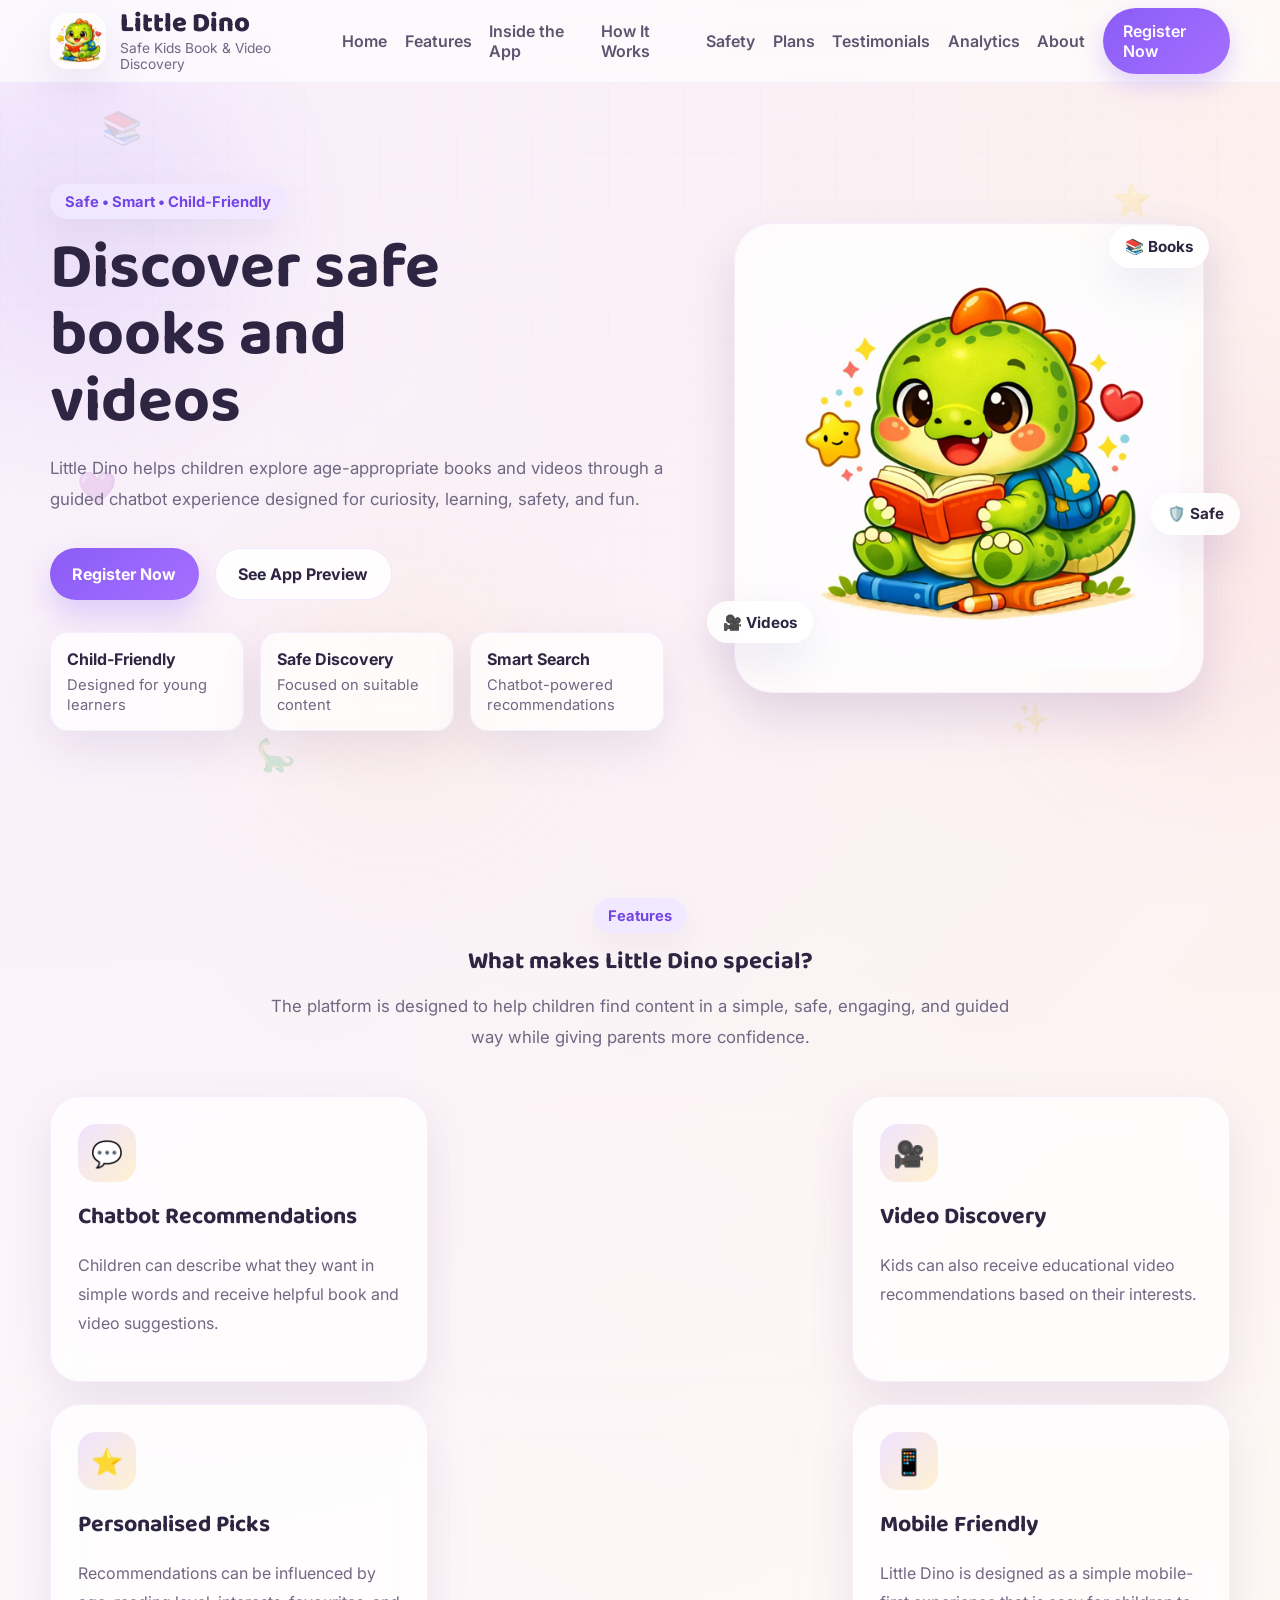
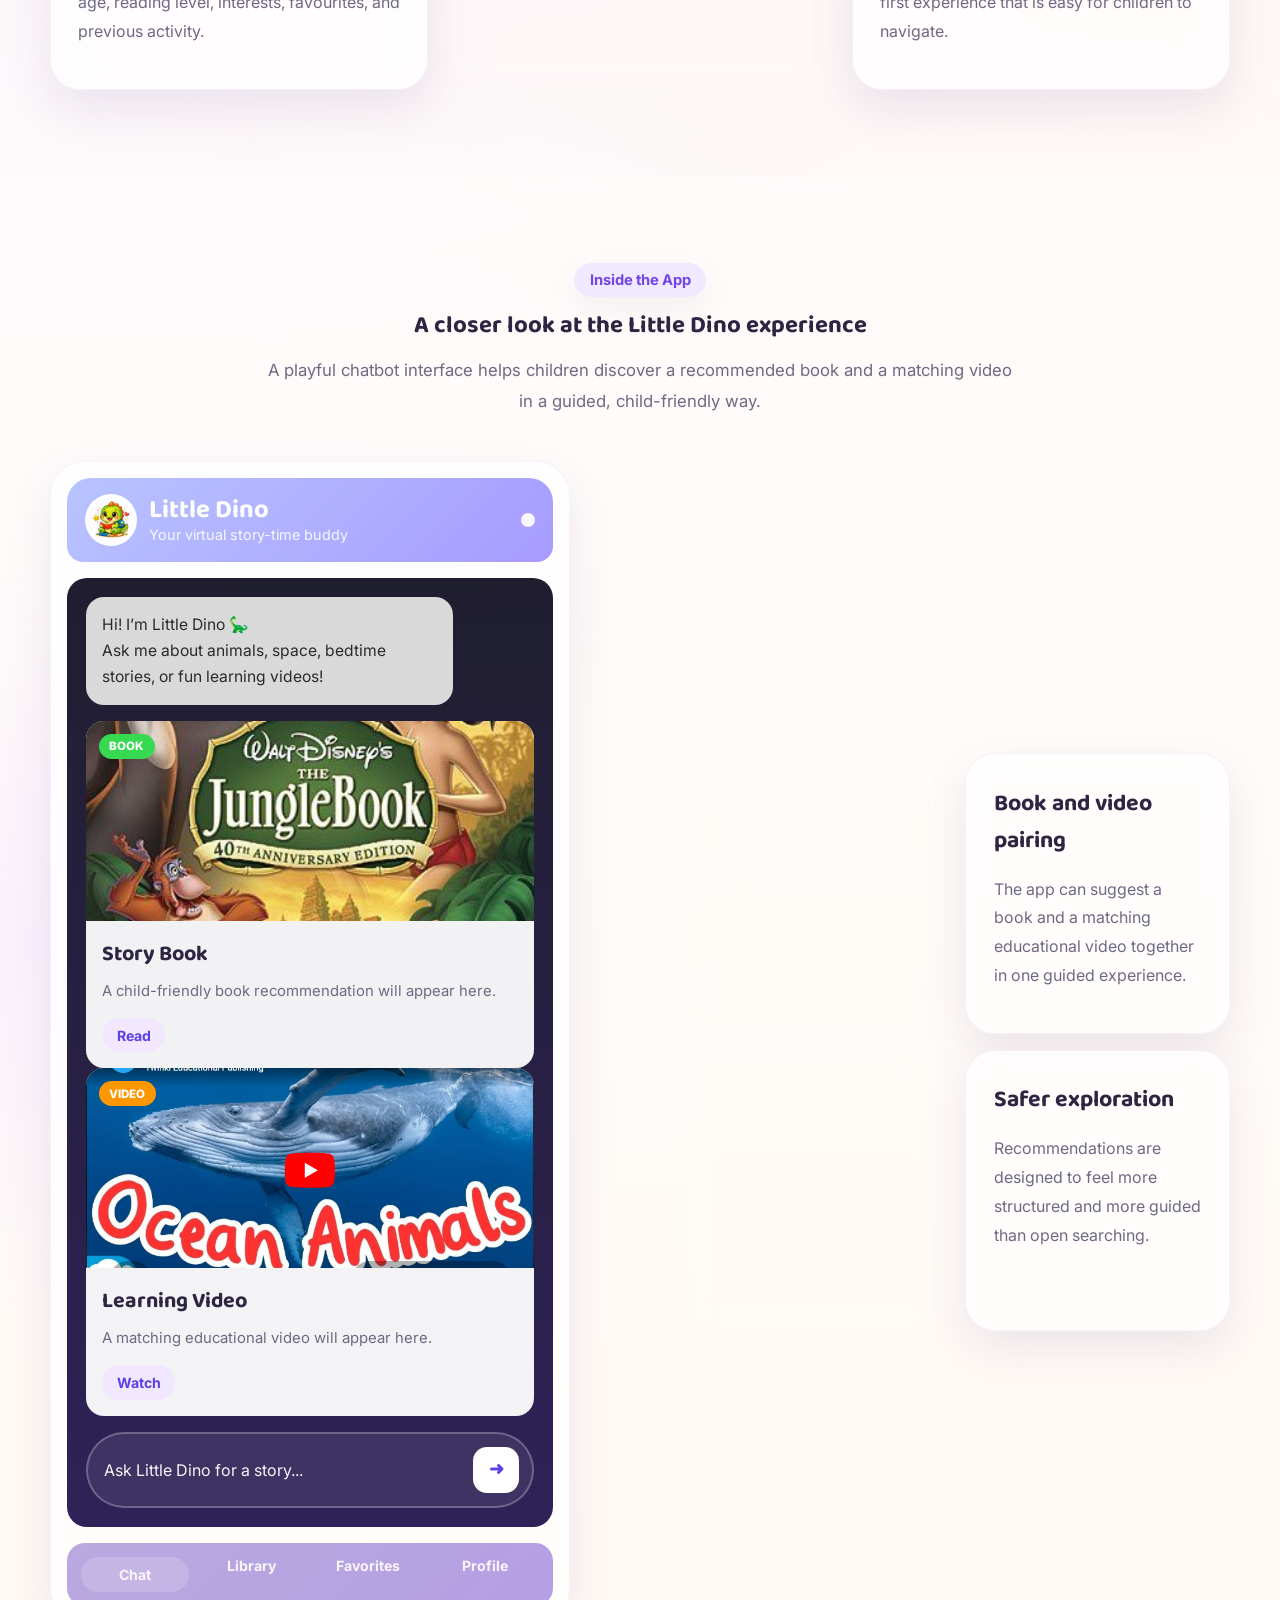
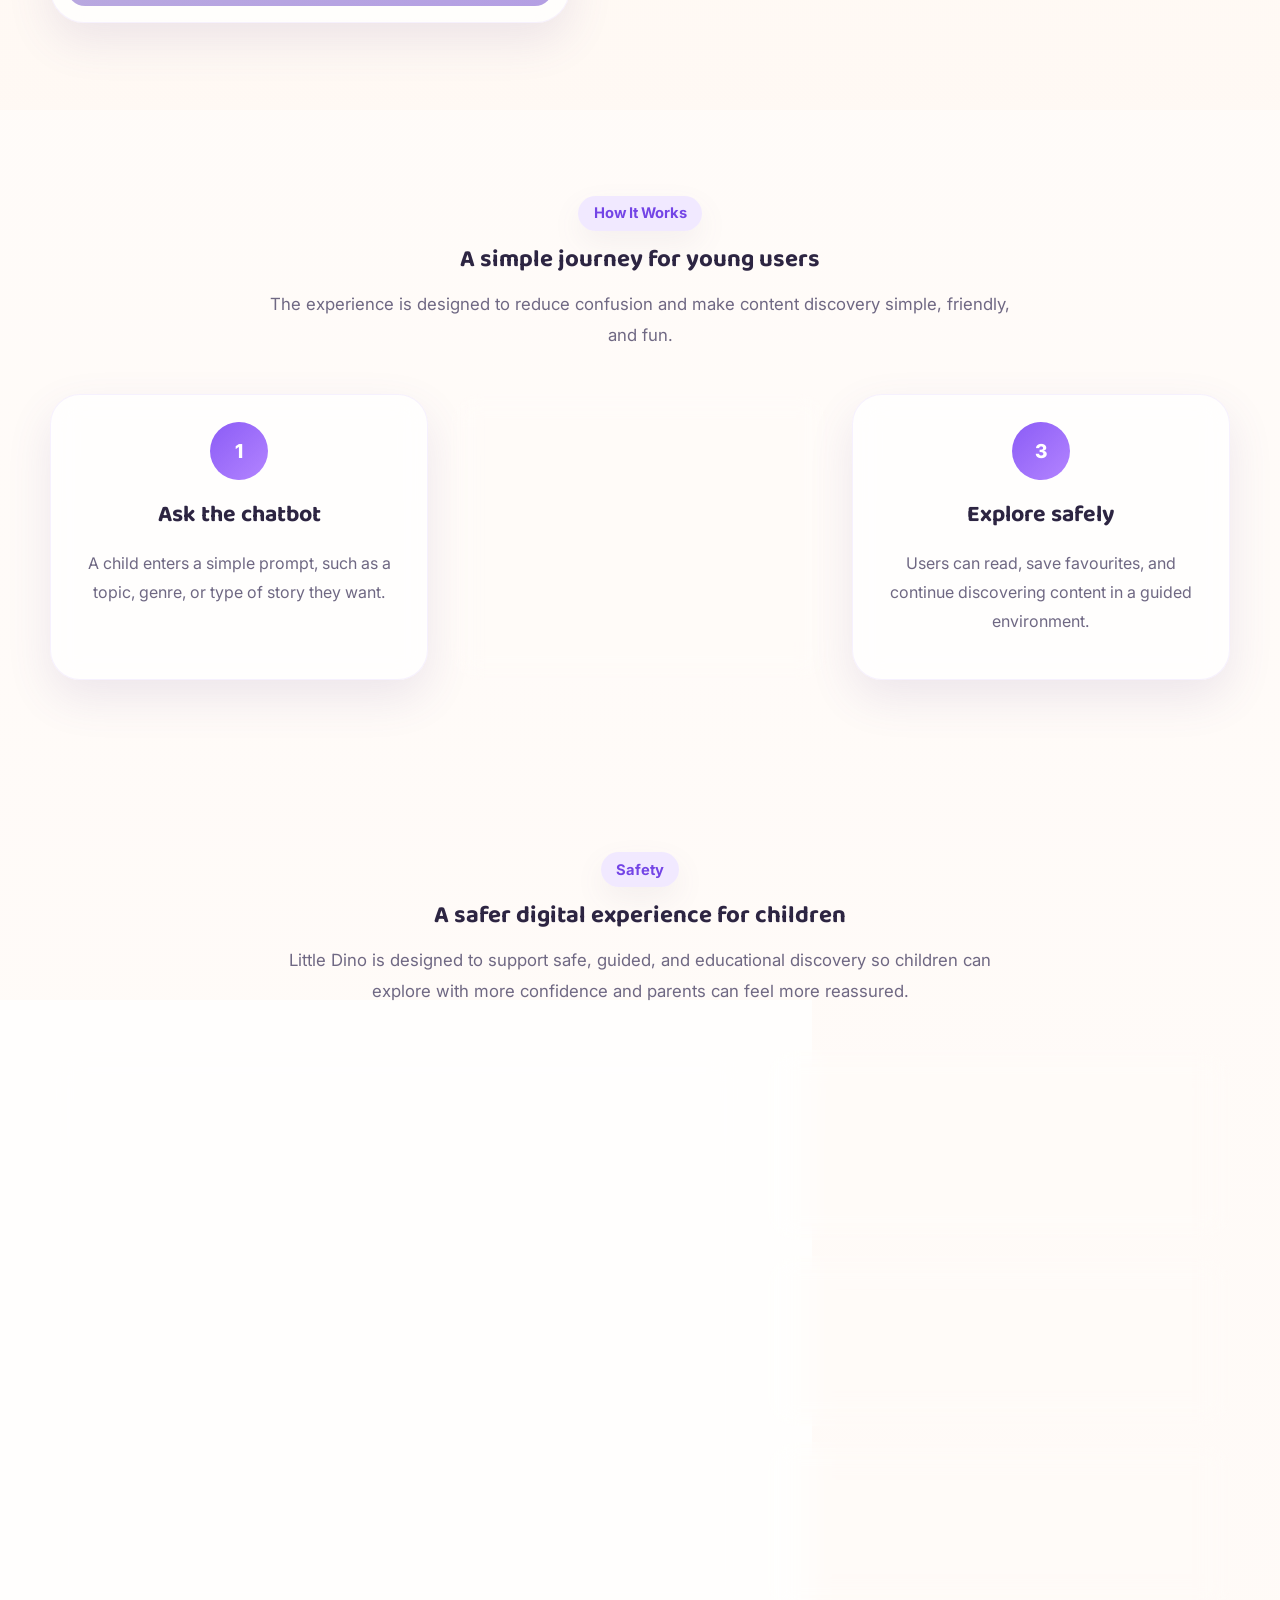
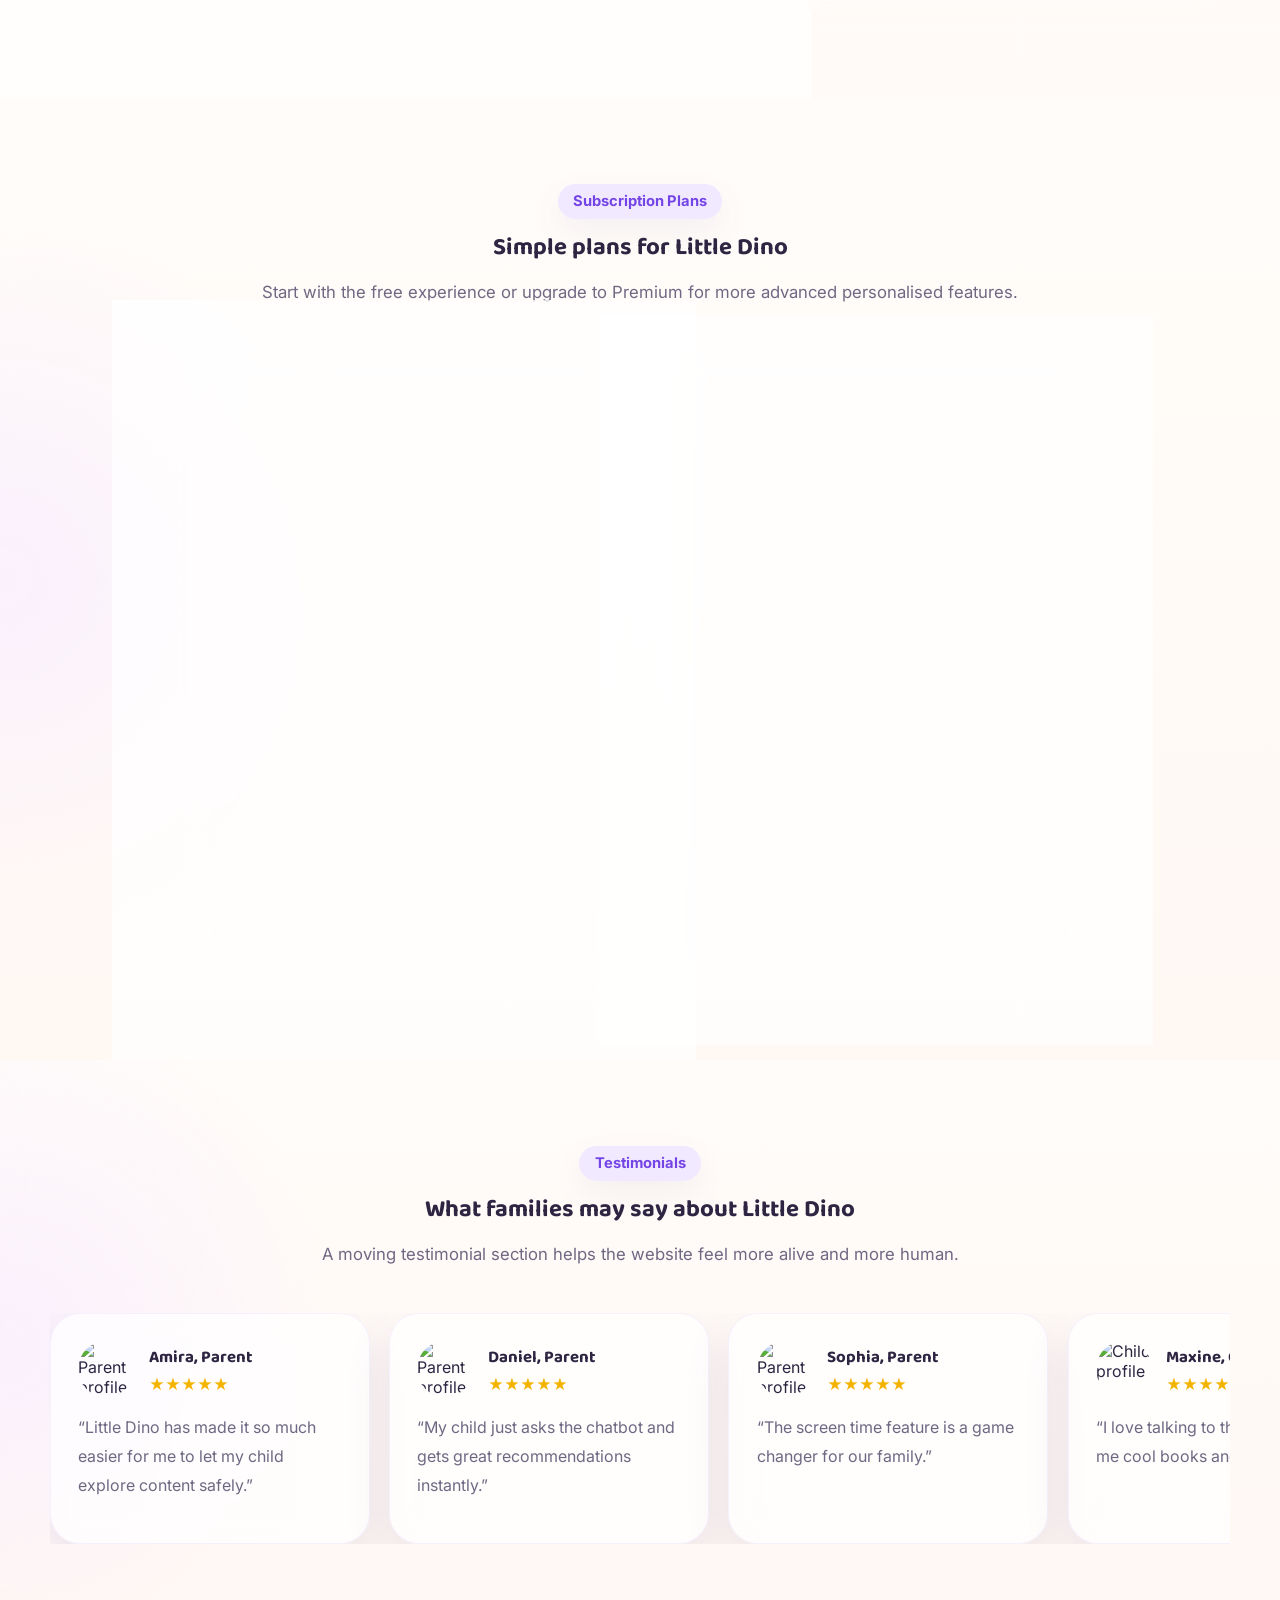
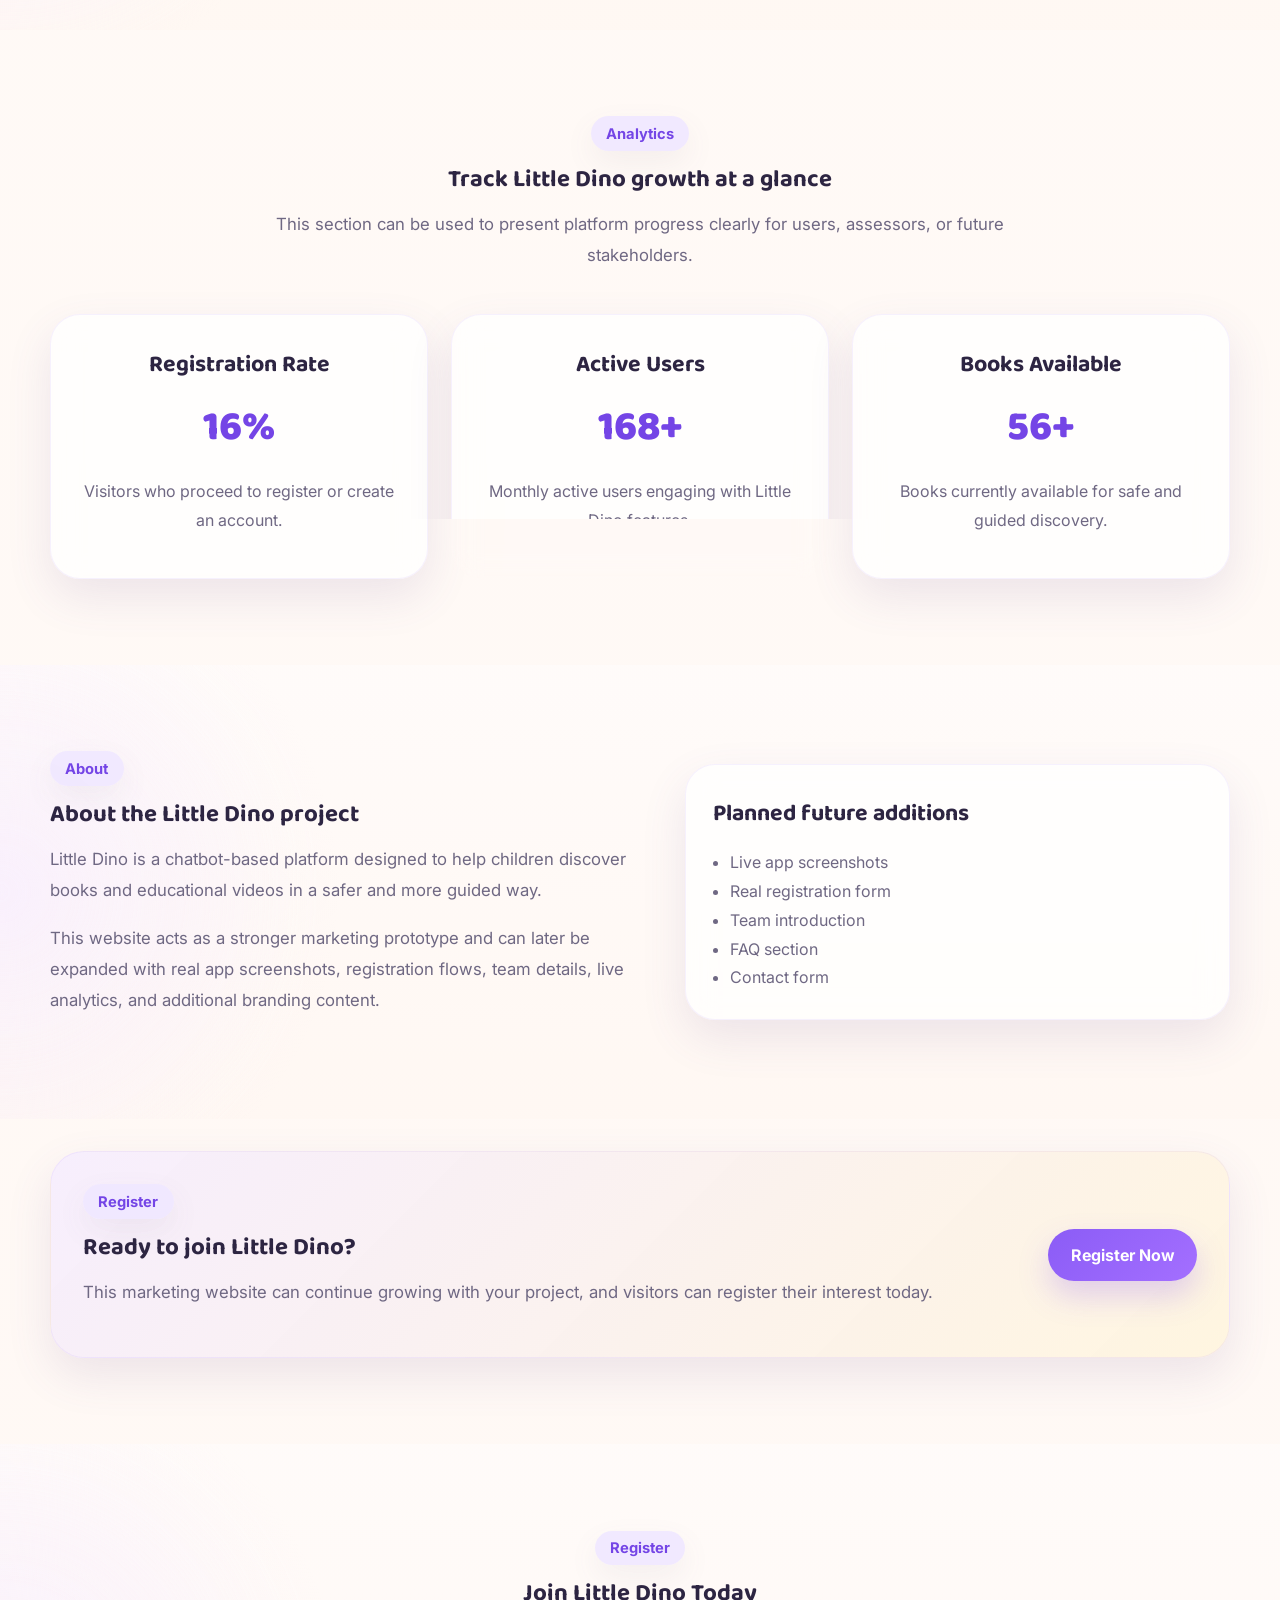
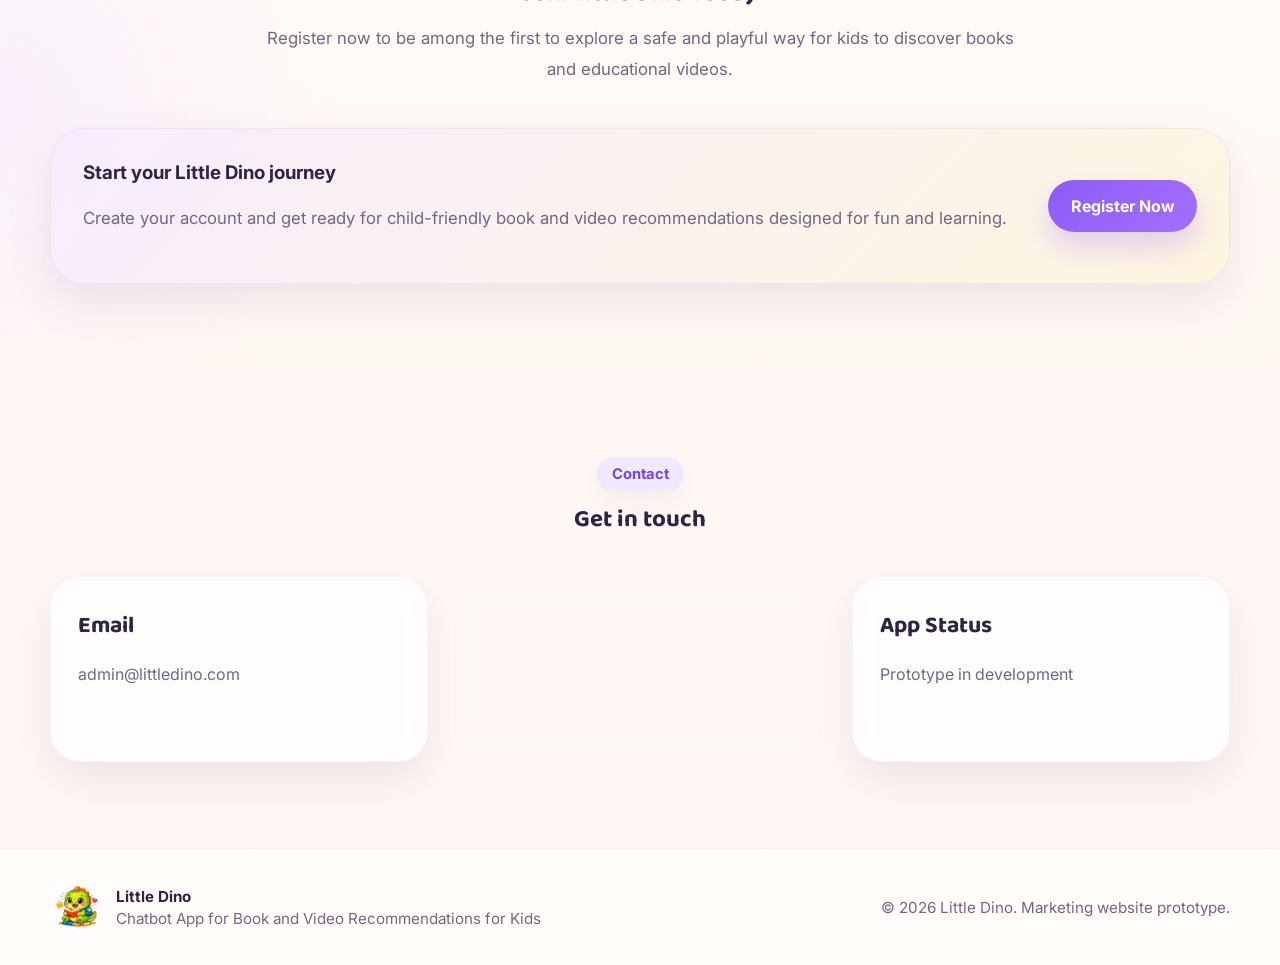
==== commit 8d68de32: "Update chat and recommendation sections in index.html" ====
--- a/index.html
+++ b/index.html
@@ -211,46 +211,49 @@
             </div>
 
             <div class="app-chat-area">
-              <div class="app-message app-message-user">sharks</div>
-
-              <div class="app-message app-message-bot">
-                Sharks are amazing! They are such interesting animals. Let me
-                share a fun book and a video related to animals that you might like.
-              </div>
-
-              <div class="recommendation-row">
-                <div class="recommendation-card book-card">
+              <div class="demo-chat-window" id="demoChatWindow">
+                <div class="app-message app-message-bot demo-welcome">
+                  Hi! I’m Little Dino 🦕
+                  <br />
+                  Ask me about animals, space, bedtime stories, or fun learning videos!
+                </div>
+              </div>
+
+              <div class="demo-recommendation-row" id="demoRecommendationRow">
+                <div class="recommendation-card book-card demo-card" id="demoBookCard">
                   <div class="recommendation-badge">BOOK</div>
                   <img
                     src="book.jpg"
-                    alt="The Jungle Book cover"
+                    alt="Book recommendation"
                     class="recommendation-image"
+                    id="demoBookImage"
                   />
                   <div class="recommendation-content">
-                    <h4>The Jungle Book</h4>
-                    <p>A classic tale of a boy raised by animals in the jungle.</p>
+                    <h4 id="demoBookTitle">Story Book</h4>
+                    <p id="demoBookDesc">A child-friendly book recommendation will appear here.</p>
                     <a href="#register" class="mini-action">Read</a>
                   </div>
                 </div>
 
-                <div class="recommendation-card video-card">
+                <div class="recommendation-card video-card demo-card" id="demoVideoCard">
                   <div class="recommendation-badge video-badge">VIDEO</div>
                   <img
                     src="vid.png"
-                    alt="Ocean Animals educational video thumbnail"
+                    alt="Video recommendation"
                     class="recommendation-image"
+                    id="demoVideoImage"
                   />
                   <div class="recommendation-content">
-                    <h4>Ocean Animals</h4>
-                    <p>A fun educational video about sea creatures and ocean life for kids.</p>
+                    <h4 id="demoVideoTitle">Learning Video</h4>
+                    <p id="demoVideoDesc">A matching educational video will appear here.</p>
                     <a href="#register" class="mini-action">Watch</a>
                   </div>
                 </div>
               </div>
 
-              <div class="app-input-bar">
-                <span>Ask Little Dino for a story...</span>
-                <button type="button" class="app-send-btn">➜</button>
+              <div class="app-input-bar demo-input-bar">
+                <span id="demoInputText">Ask Little Dino for a story...</span>
+                <button type="button" class="app-send-btn" id="demoSendBtn">➜</button>
               </div>
             </div>
 
@@ -449,7 +452,7 @@
             <ul class="plan-list">
               <li>Basic chatbot recommendations</li>
               <li>Selected books and videos</li>
-              <li>Limited Chatbot Query</li>
+              <li>Limited chatbot queries</li>
               <li>Age-based filtering</li>
               <li>Limited favorites</li>
               <li>Safe video viewing</li>
@@ -462,12 +465,12 @@
             <h3>Premium</h3>
             <p class="plan-price">$9.99<span>/month</span></p>
             <ul class="plan-list">
-              <li>Unlimited Chatbot Query</li>
-              <li>Enhanced Recommendation Capabilities</li>
+              <li>Unlimited chatbot queries</li>
+              <li>Enhanced recommendation capabilities</li>
               <li>Multiple child accounts</li>
               <li>Personalised recommendations</li>
-              <li>Advanced Parental Controls</li>
-              <li>Screen Time Control</li>
+              <li>Advanced parental controls</li>
+              <li>Screen time control</li>
               <li>Safe video viewing</li>
               <li>Access to curated book library</li>
             </ul>
@@ -482,6 +485,10 @@
         <div class="section-heading">
           <span class="tag">Testimonials</span>
           <h2>What families may say about Little Dino</h2>
+          <p>
+            A moving testimonial section helps the website feel more alive and
+            more human.
+          </p>
         </div>
 
         <div class="testimonial-slider-wrapper">
@@ -495,7 +502,7 @@
                 </div>
               </div>
               <p>
-                “Little Dino has made it so much easier for me to let my child explore content safely. I love the parental controls and knowing everything is age-appropriate.”
+                “Little Dino has made it so much easier for me to let my child explore content safely.”
               </p>
             </div>
 
@@ -508,7 +515,7 @@
                 </div>
               </div>
               <p>
-                “Instead of scrolling endlessly, my child just asks the chatbot and gets perfect recommendations instantly. It’s a huge time saver!”
+                “My child just asks the chatbot and gets great recommendations instantly.”
               </p>
             </div>
 
@@ -521,20 +528,7 @@
                 </div>
               </div>
               <p>
-                “The screen time feature is a game changer. I can manage my child’s usage without constantly checking on them.”
-              </p>
-            </div>
-
-            <div class="testimonial-card moving-card glass-card">
-              <div class="testimonial-user">
-                <img src="https://i.pravatar.cc/100?img=20" alt="Parent profile" class="testimonial-avatar" />
-                <div>
-                  <h4>Hannah, Parent</h4>
-                  <span>★★★★★</span>
-                </div>
-              </div>
-              <p>
-                “I have two kids with different interests, and the app personalizes recommendations for each of them. It’s honestly amazing.”
+                “The screen time feature is a game changer for our family.”
               </p>
             </div>
 
@@ -547,7 +541,7 @@
                 </div>
               </div>
               <p>
-                “I love talking to the dino! It gives me cool books and videos about things I like.”
+                “I love talking to the dino! It gives me cool books and videos.”
               </p>
             </div>
 
@@ -560,11 +554,10 @@
                 </div>
               </div>
               <p>
-                “I just type what I want and it shows me fun stories. It’s like magic!”
-              </p>
-            </div>
-
-            <!-- duplicate set for seamless loop -->
+                “It’s like a fun story helper inside the app.”
+              </p>
+            </div>
+
             <div class="testimonial-card moving-card glass-card">
               <div class="testimonial-user">
                 <img src="https://i.pravatar.cc/100?img=32" alt="Parent profile" class="testimonial-avatar" />
@@ -574,7 +567,7 @@
                 </div>
               </div>
               <p>
-                “Little Dino has made it so much easier for me to let my child explore content safely. I love the parental controls and knowing everything is age-appropriate.”
+                “Little Dino has made it so much easier for me to let my child explore content safely.”
               </p>
             </div>
 
@@ -587,7 +580,7 @@
                 </div>
               </div>
               <p>
-                “Instead of scrolling endlessly, my child just asks the chatbot and gets perfect recommendations instantly. It’s a huge time saver!”
+                “My child just asks the chatbot and gets great recommendations instantly.”
               </p>
             </div>
 
@@ -600,20 +593,7 @@
                 </div>
               </div>
               <p>
-                “The screen time feature is a game changer. I can manage my child’s usage without constantly checking on them.”
-              </p>
-            </div>
-
-            <div class="testimonial-card moving-card glass-card">
-              <div class="testimonial-user">
-                <img src="https://i.pravatar.cc/100?img=20" alt="Parent profile" class="testimonial-avatar" />
-                <div>
-                  <h4>Hannah, Parent</h4>
-                  <span>★★★★★</span>
-                </div>
-              </div>
-              <p>
-                “I have two kids with different interests, and the app personalizes recommendations for each of them. It’s honestly amazing.”
+                “The screen time feature is a game changer for our family.”
               </p>
             </div>
 
@@ -626,7 +606,7 @@
                 </div>
               </div>
               <p>
-                “I love talking to the dino! It gives me cool books and videos about things I like.”
+                “I love talking to the dino! It gives me cool books and videos.”
               </p>
             </div>
 
@@ -639,7 +619,7 @@
                 </div>
               </div>
               <p>
-                “I just type what I want and it shows me fun stories. It’s like magic!”
+                “It’s like a fun story helper inside the app.”
               </p>
             </div>
           </div>
@@ -652,6 +632,10 @@
         <div class="section-heading">
           <span class="tag">Analytics</span>
           <h2>Track Little Dino growth at a glance</h2>
+          <p>
+            This section can be used to present platform progress clearly for users,
+            assessors, or future stakeholders.
+          </p>
         </div>
 
         <div class="analytics-grid">
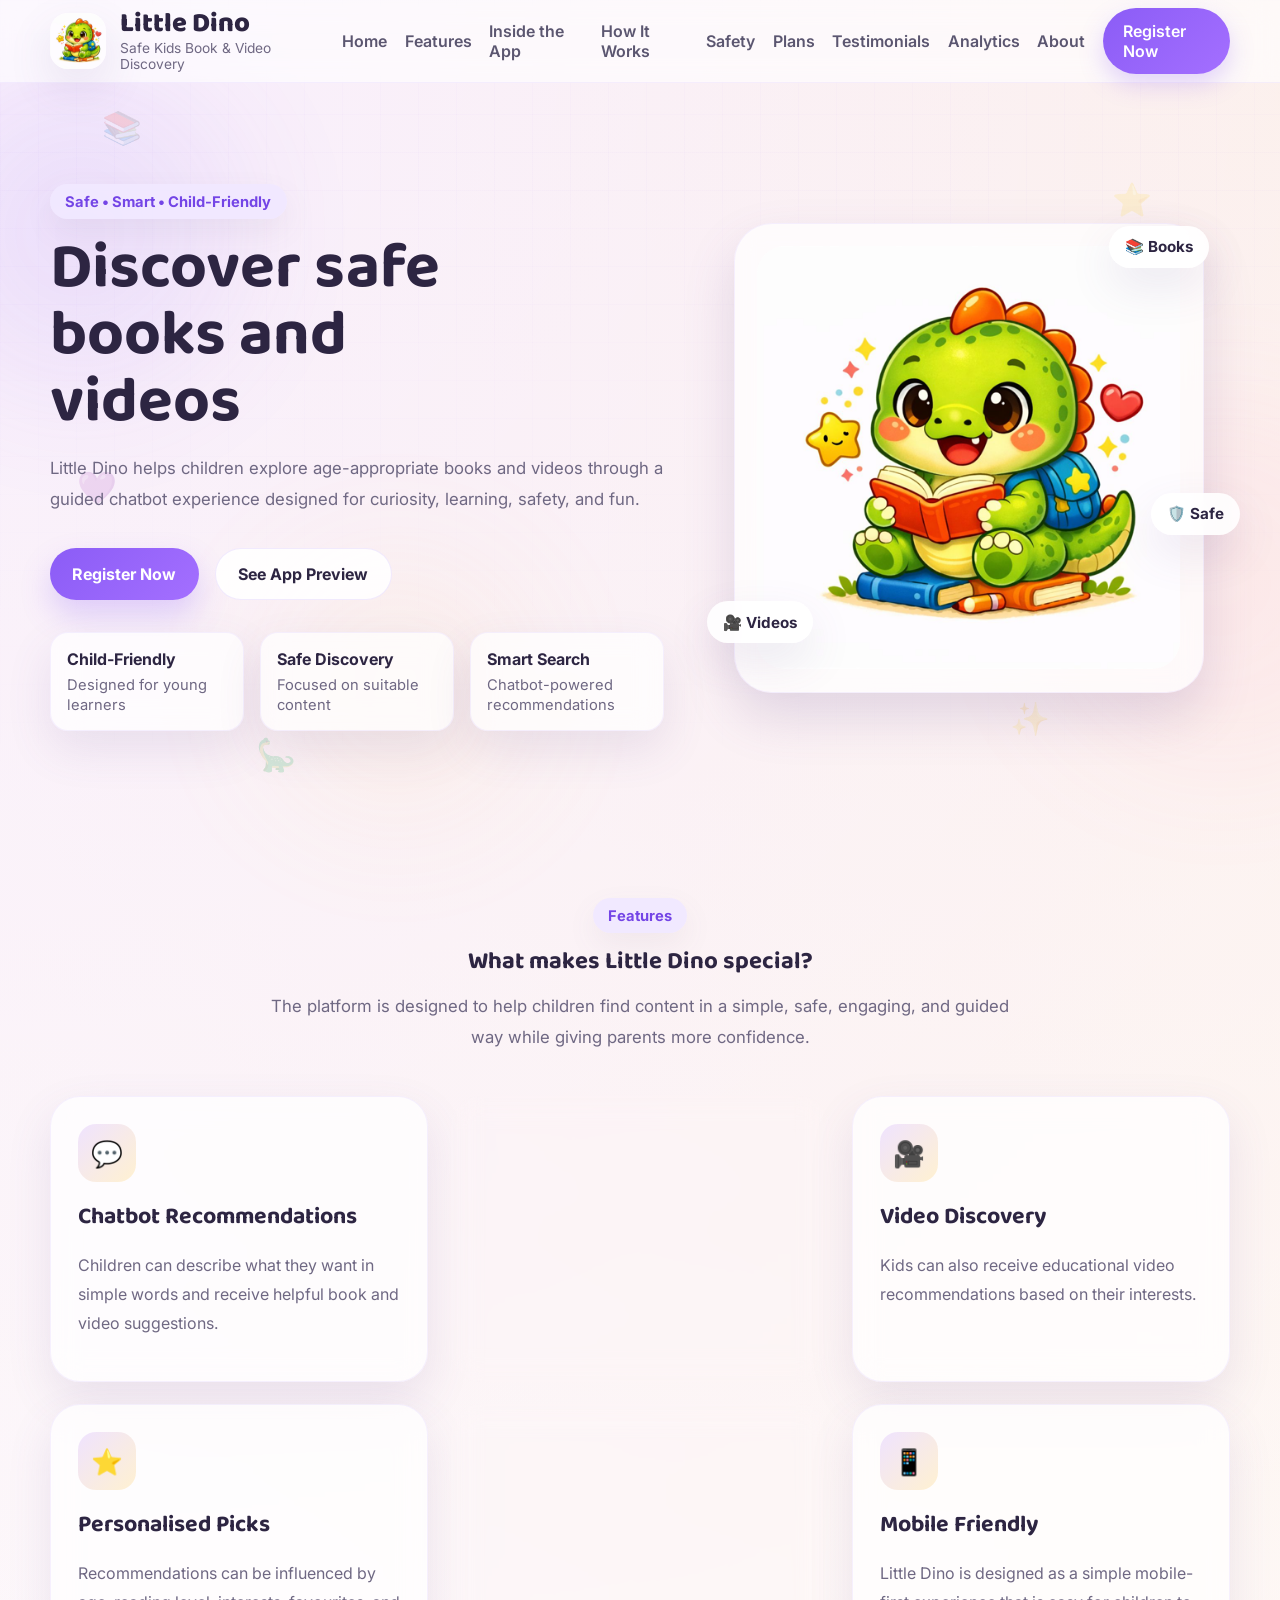
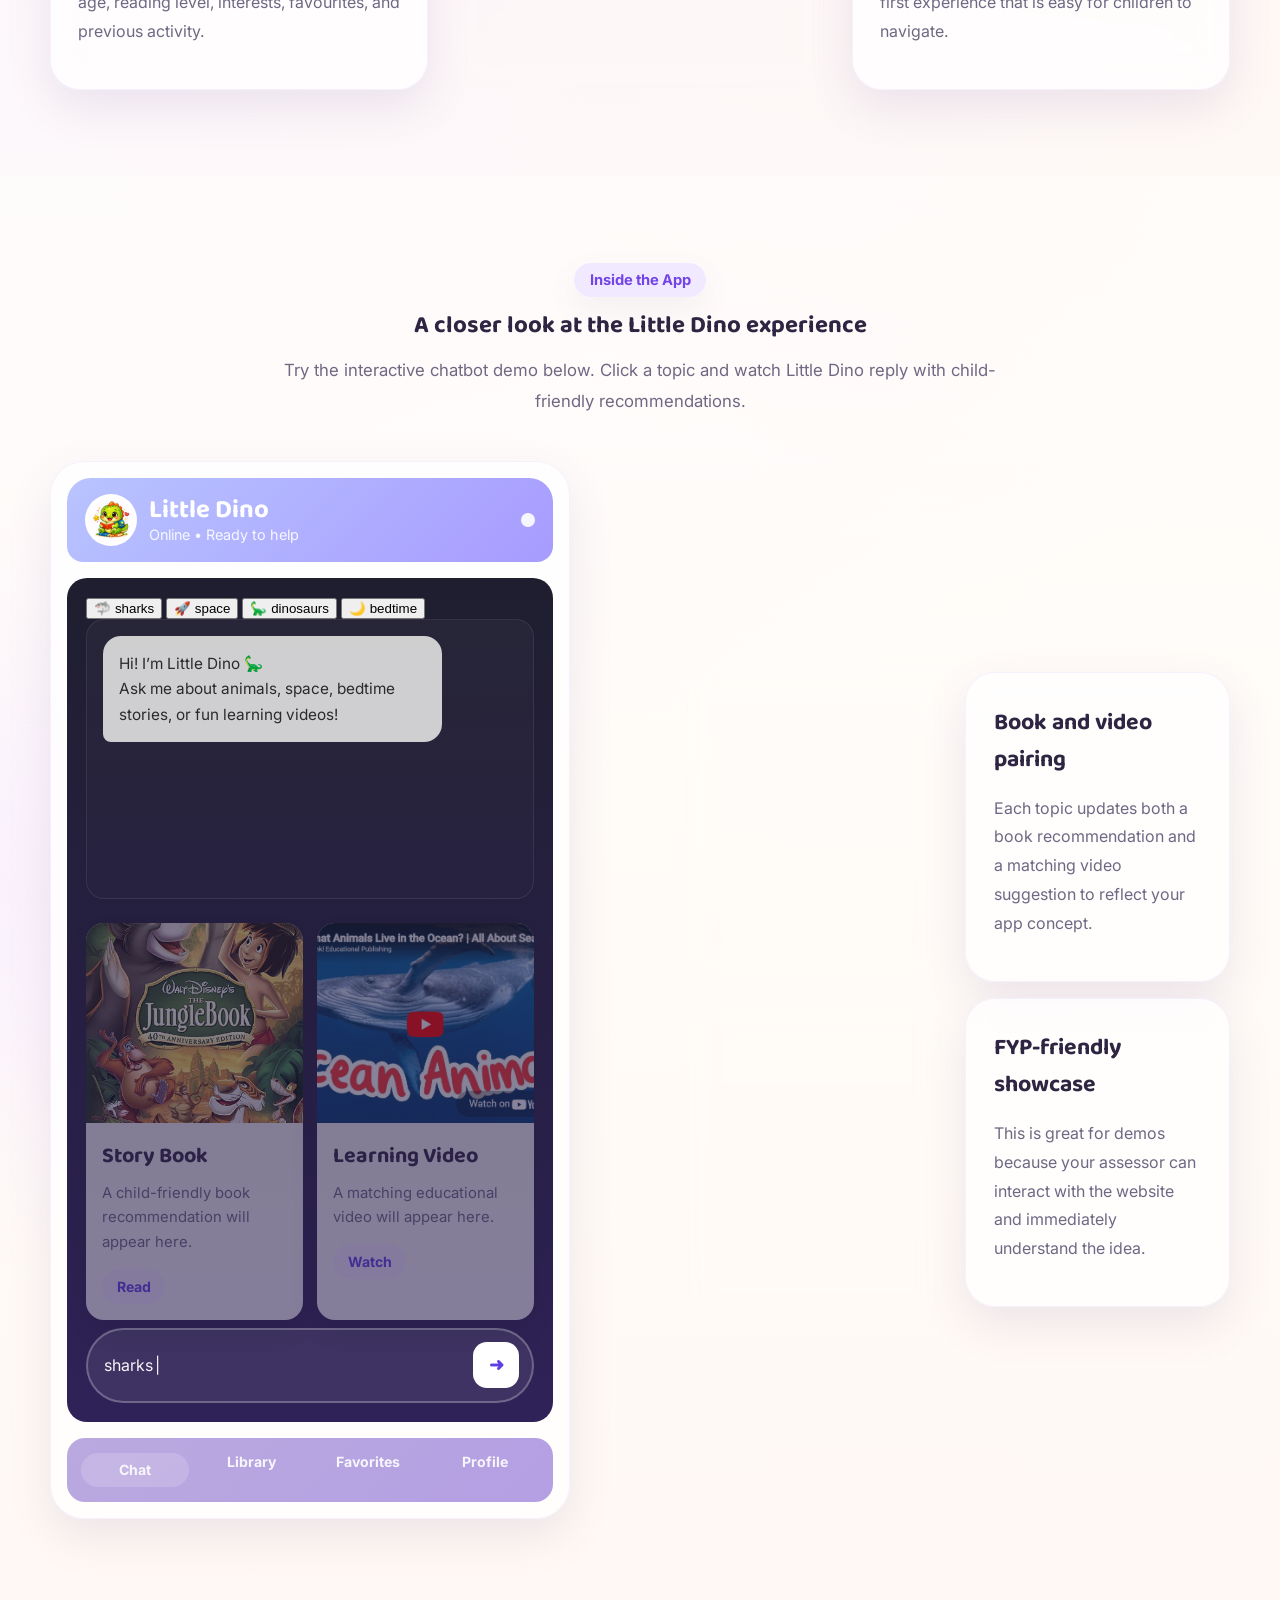
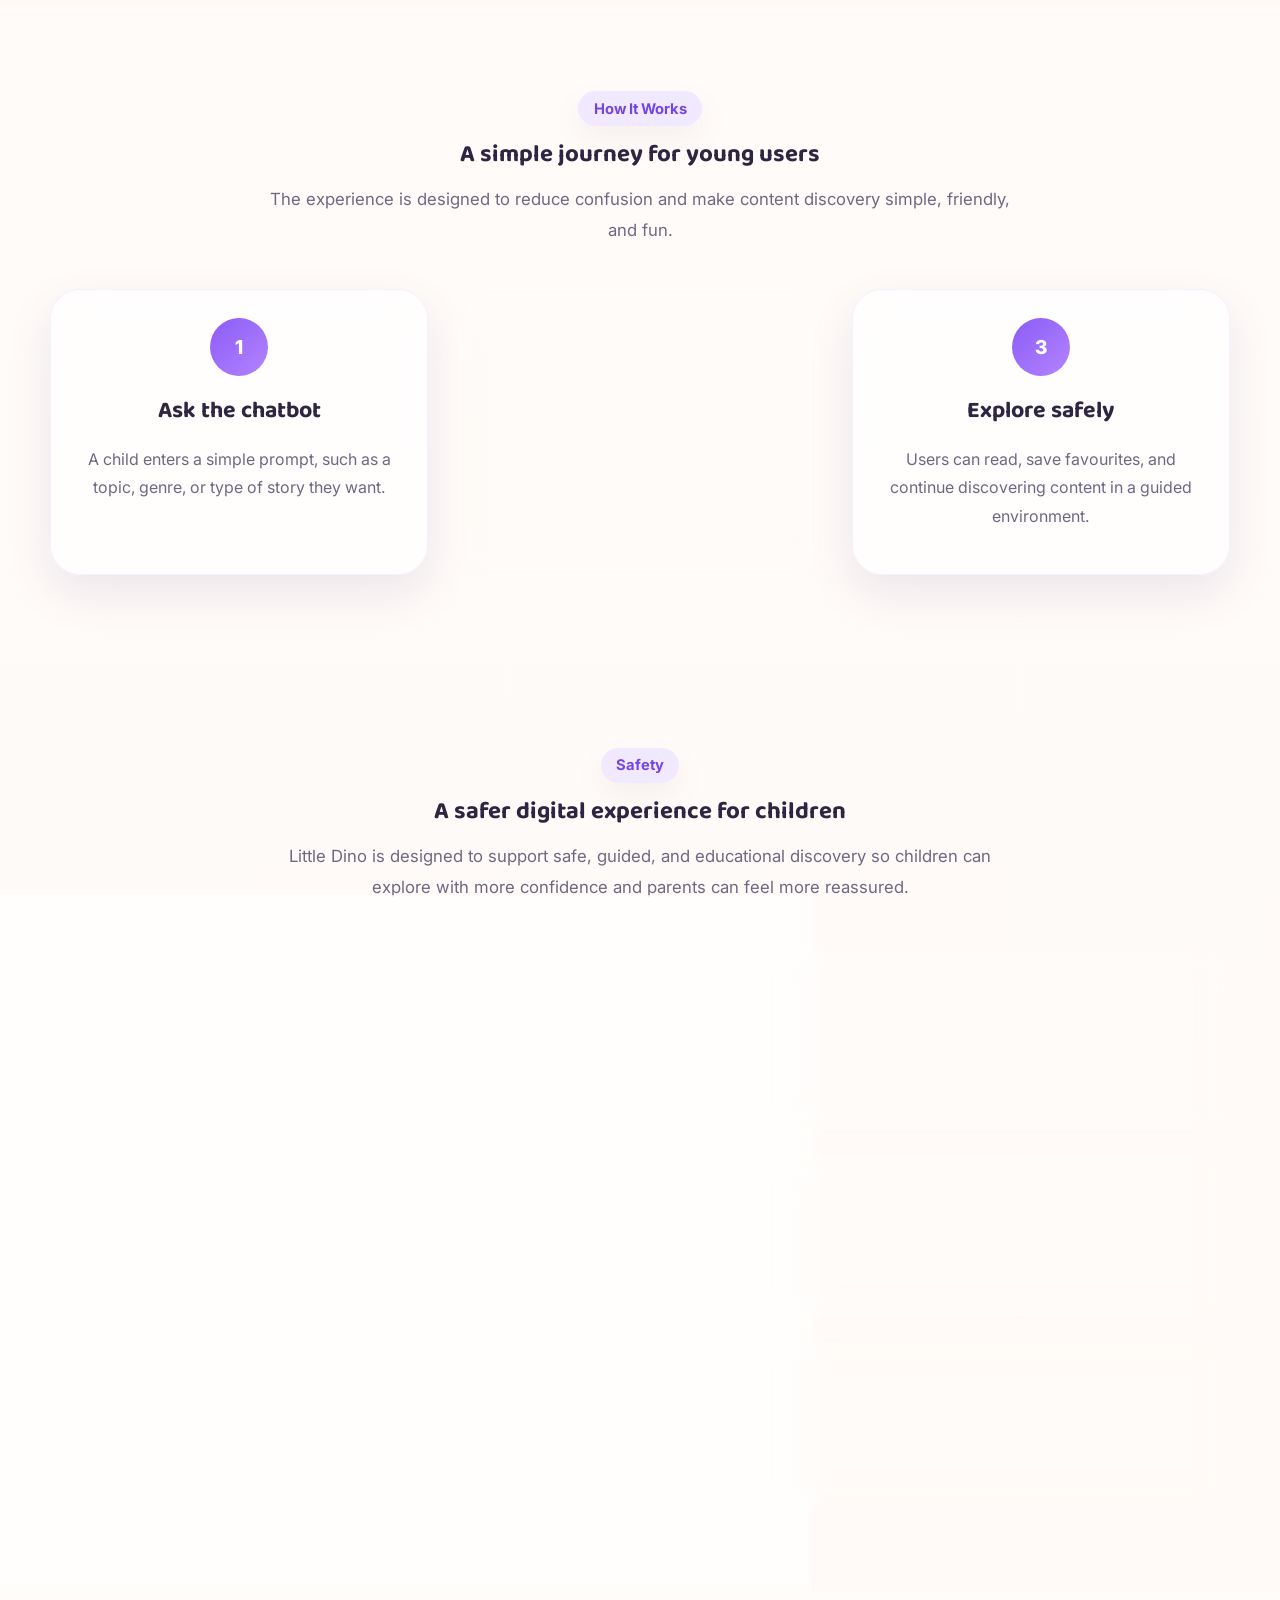
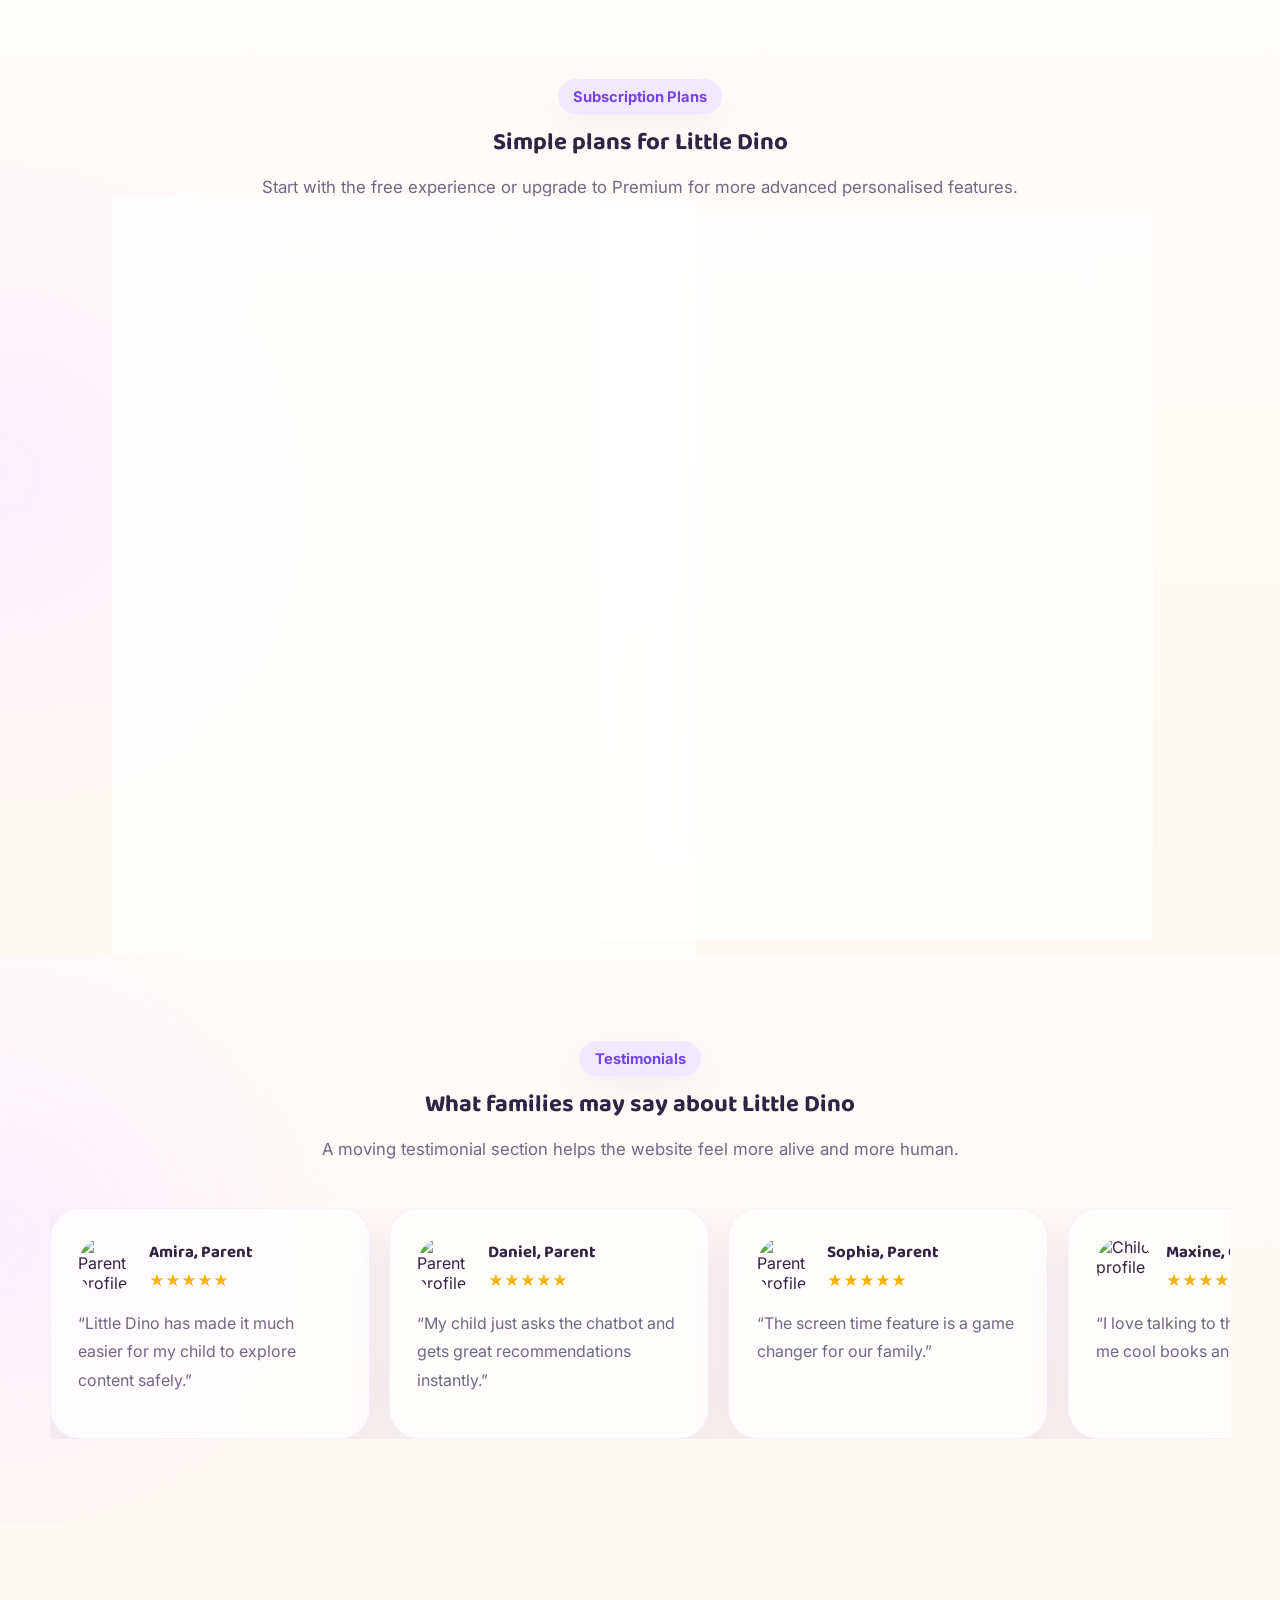
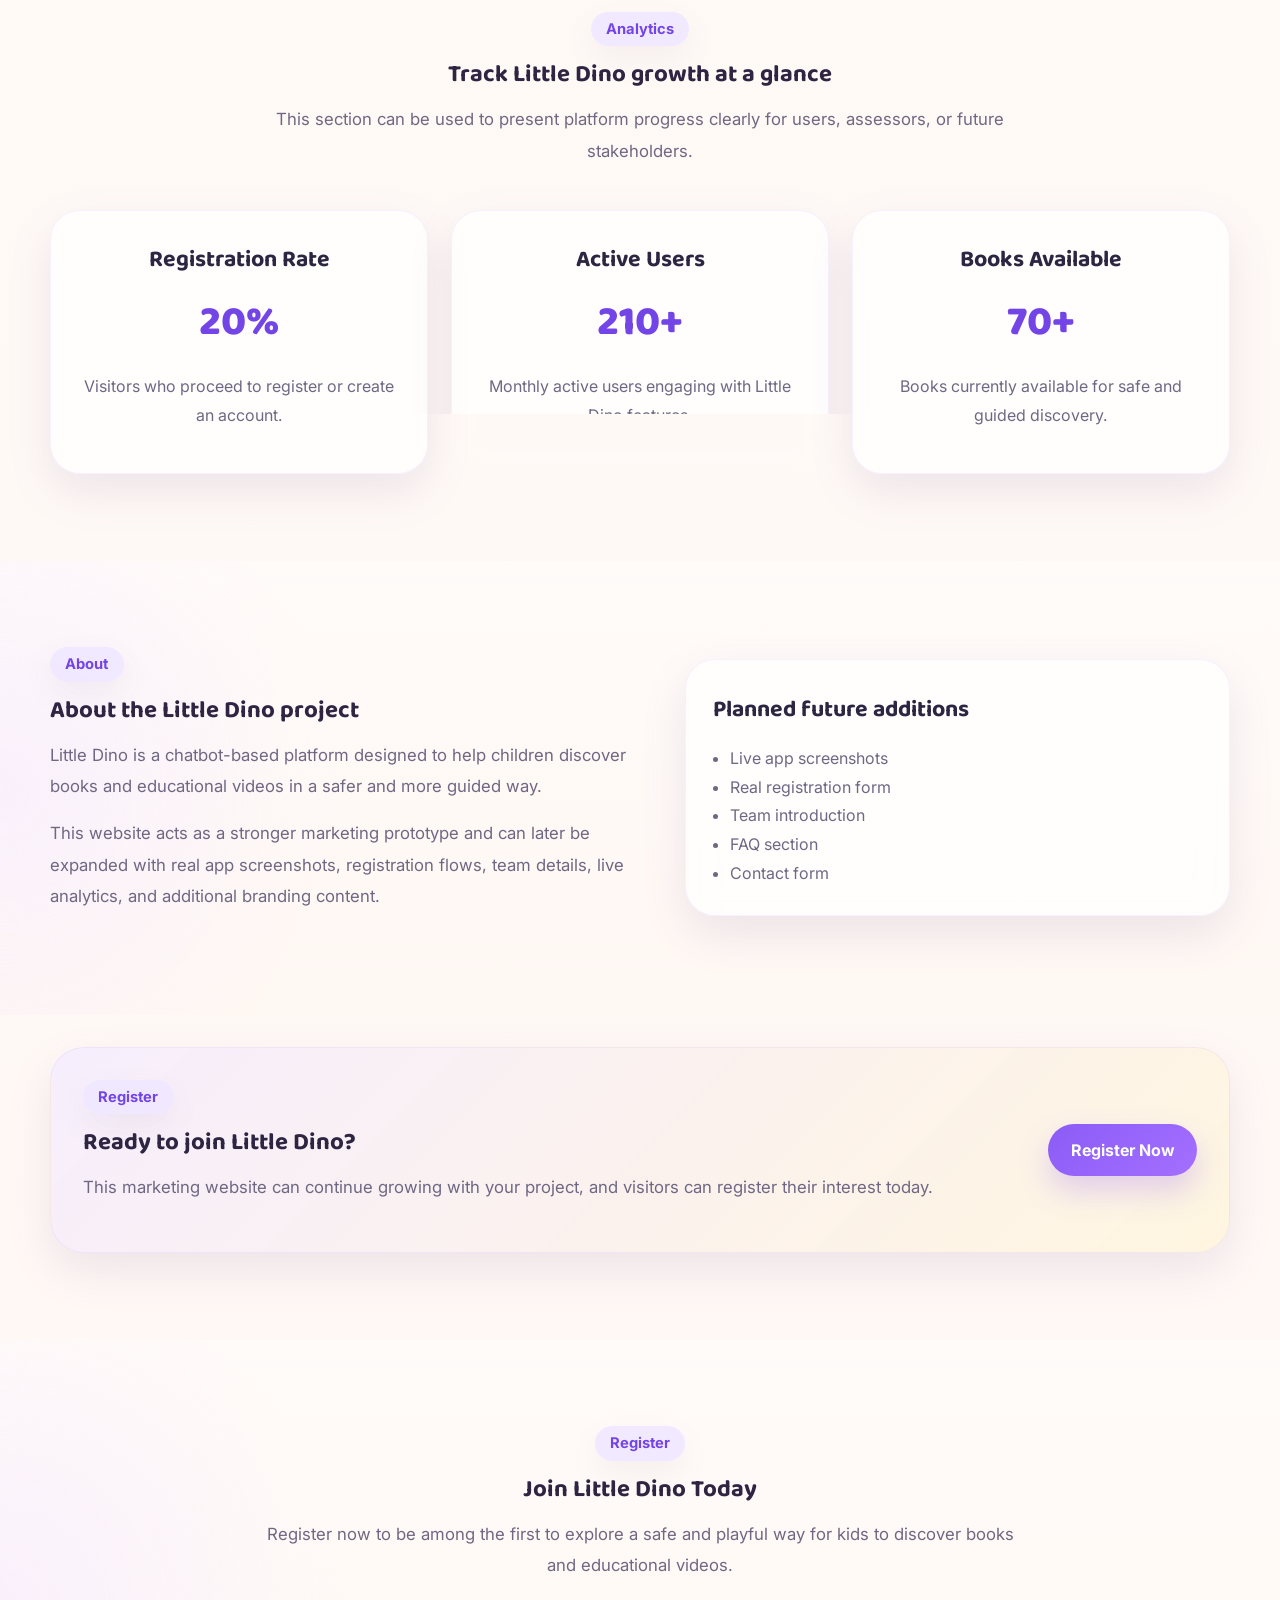
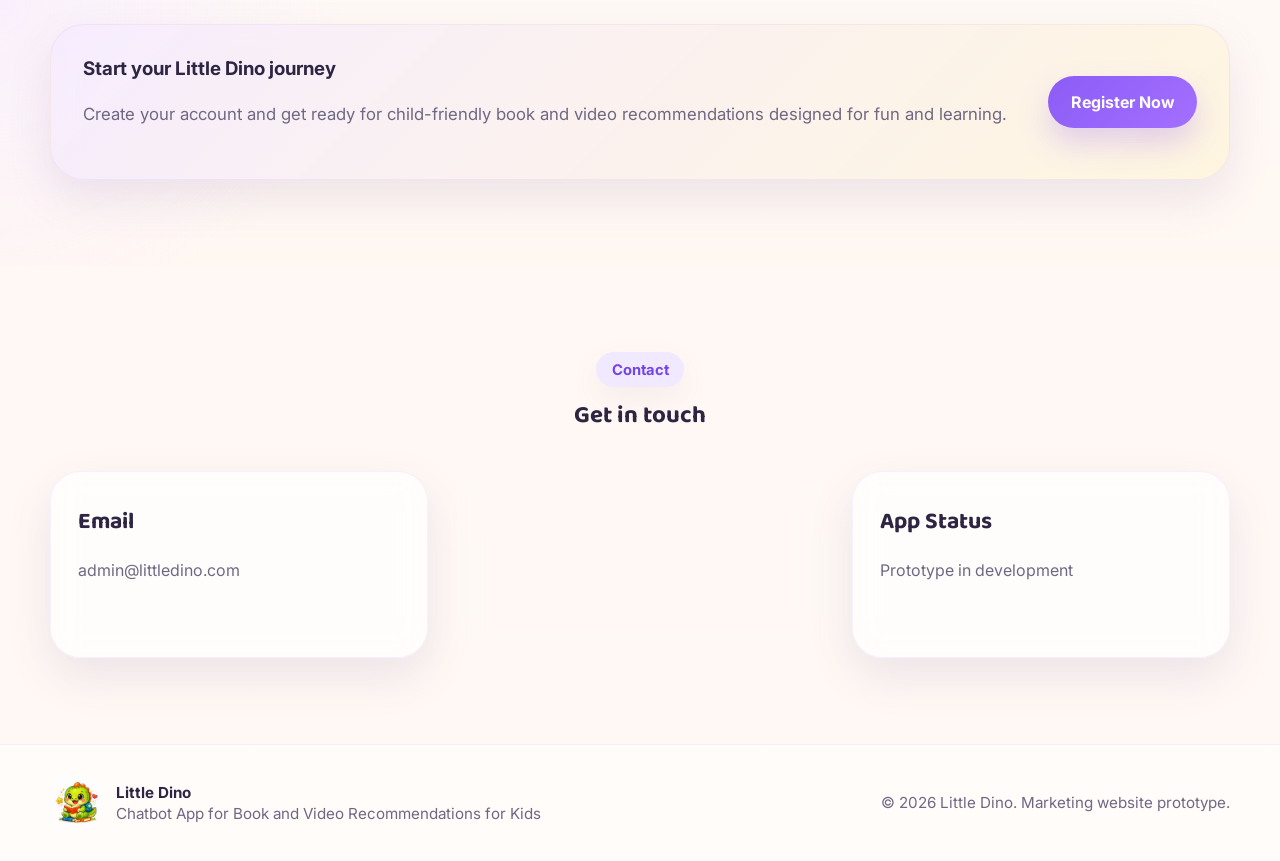
==== commit 16903637: "Revise content and layout in index.html Updated text and structure for improved clarity and user eng" ====
--- a/index.html
+++ b/index.html
@@ -192,8 +192,8 @@
           <span class="tag">Inside the App</span>
           <h2>A closer look at the Little Dino experience</h2>
           <p>
-            A playful chatbot interface helps children discover a recommended
-            book and a matching video in a guided, child-friendly way.
+            Try the interactive chatbot demo below. Click a topic and watch Little Dino
+            reply with child-friendly recommendations.
           </p>
         </div>
 
@@ -204,23 +204,30 @@
                 <img src="little_dino_icon_512.png" alt="Little Dino app icon" class="app-avatar" />
                 <div>
                   <h3>Little Dino</h3>
-                  <p>Your virtual story-time buddy</p>
+                  <p id="demoStatusText">Online • Ready to help</p>
                 </div>
               </div>
               <div class="app-status-dot"></div>
             </div>
 
             <div class="app-chat-area">
+              <div class="demo-quick-prompts">
+                <button class="demo-chip" data-demo="sharks">🦈 sharks</button>
+                <button class="demo-chip" data-demo="space">🚀 space</button>
+                <button class="demo-chip" data-demo="dinosaurs">🦕 dinosaurs</button>
+                <button class="demo-chip" data-demo="bedtime">🌙 bedtime</button>
+              </div>
+
               <div class="demo-chat-window" id="demoChatWindow">
-                <div class="app-message app-message-bot demo-welcome">
+                <div class="app-message app-message-bot demo-new">
                   Hi! I’m Little Dino 🦕
                   <br />
-                  Ask me about animals, space, bedtime stories, or fun learning videos!
+                  Tap a topic above and I’ll show you how I recommend books and videos.
                 </div>
               </div>
 
               <div class="demo-recommendation-row" id="demoRecommendationRow">
-                <div class="recommendation-card book-card demo-card" id="demoBookCard">
+                <div class="recommendation-card book-card demo-card">
                   <div class="recommendation-badge">BOOK</div>
                   <img
                     src="book.jpg"
@@ -235,7 +242,7 @@
                   </div>
                 </div>
 
-                <div class="recommendation-card video-card demo-card" id="demoVideoCard">
+                <div class="recommendation-card video-card demo-card">
                   <div class="recommendation-badge video-badge">VIDEO</div>
                   <img
                     src="vid.png"
@@ -267,34 +274,34 @@
 
           <div class="app-side-info">
             <div class="about-panel glass-card">
-              <h3>Chat-led discovery</h3>
+              <h3>Interactive demo</h3>
               <p>
-                Kids can type simple interests and instantly receive friendly,
-                age-aware recommendations.
+                Visitors can click different interests and instantly see how the
+                chatbot responds inside the app.
               </p>
             </div>
 
             <div class="about-panel glass-card">
               <h3>Book and video pairing</h3>
               <p>
-                The app can suggest a book and a matching educational video together
-                in one guided experience.
+                Each topic updates both a book recommendation and a matching video
+                suggestion to reflect your app concept.
               </p>
             </div>
 
             <div class="about-panel glass-card">
-              <h3>Child-friendly design</h3>
+              <h3>Feels like a real chat</h3>
               <p>
-                Clear cards, simple buttons, and easy navigation help children
-                use the app comfortably.
+                Typing indicators, animated bubbles, and changing input text make
+                the demo feel closer to a real mobile chatbot.
               </p>
             </div>
 
             <div class="about-panel glass-card">
-              <h3>Safer exploration</h3>
+              <h3>FYP-friendly showcase</h3>
               <p>
-                Recommendations are designed to feel more structured and more
-                guided than open searching.
+                This is great for demos because your assessor can interact with the
+                website and immediately understand the idea.
               </p>
             </div>
           </div>
@@ -501,9 +508,7 @@
                   <span>★★★★★</span>
                 </div>
               </div>
-              <p>
-                “Little Dino has made it so much easier for me to let my child explore content safely.”
-              </p>
+              <p>“Little Dino has made it much easier for my child to explore content safely.”</p>
             </div>
 
             <div class="testimonial-card moving-card glass-card">
@@ -514,9 +519,7 @@
                   <span>★★★★★</span>
                 </div>
               </div>
-              <p>
-                “My child just asks the chatbot and gets great recommendations instantly.”
-              </p>
+              <p>“My child just asks the chatbot and gets great recommendations instantly.”</p>
             </div>
 
             <div class="testimonial-card moving-card glass-card">
@@ -527,9 +530,7 @@
                   <span>★★★★★</span>
                 </div>
               </div>
-              <p>
-                “The screen time feature is a game changer for our family.”
-              </p>
+              <p>“The screen time feature is a game changer for our family.”</p>
             </div>
 
             <div class="testimonial-card moving-card glass-card">
@@ -540,9 +541,7 @@
                   <span>★★★★★</span>
                 </div>
               </div>
-              <p>
-                “I love talking to the dino! It gives me cool books and videos.”
-              </p>
+              <p>“I love talking to the dino! It gives me cool books and videos.”</p>
             </div>
 
             <div class="testimonial-card moving-card glass-card">
@@ -553,9 +552,7 @@
                   <span>★★★★★</span>
                 </div>
               </div>
-              <p>
-                “It’s like a fun story helper inside the app.”
-              </p>
+              <p>“It feels like a fun story helper inside the app.”</p>
             </div>
 
             <div class="testimonial-card moving-card glass-card">
@@ -566,9 +563,7 @@
                   <span>★★★★★</span>
                 </div>
               </div>
-              <p>
-                “Little Dino has made it so much easier for me to let my child explore content safely.”
-              </p>
+              <p>“Little Dino has made it much easier for my child to explore content safely.”</p>
             </div>
 
             <div class="testimonial-card moving-card glass-card">
@@ -579,48 +574,7 @@
                   <span>★★★★★</span>
                 </div>
               </div>
-              <p>
-                “My child just asks the chatbot and gets great recommendations instantly.”
-              </p>
-            </div>
-
-            <div class="testimonial-card moving-card glass-card">
-              <div class="testimonial-user">
-                <img src="https://i.pravatar.cc/100?img=47" alt="Parent profile" class="testimonial-avatar" />
-                <div>
-                  <h4>Sophia, Parent</h4>
-                  <span>★★★★★</span>
-                </div>
-              </div>
-              <p>
-                “The screen time feature is a game changer for our family.”
-              </p>
-            </div>
-
-            <div class="testimonial-card moving-card glass-card">
-              <div class="testimonial-user">
-                <img src="https://i.pravatar.cc/400?img=37" alt="Child profile" class="testimonial-avatar" />
-                <div>
-                  <h4>Maxine, Child</h4>
-                  <span>★★★★★</span>
-                </div>
-              </div>
-              <p>
-                “I love talking to the dino! It gives me cool books and videos.”
-              </p>
-            </div>
-
-            <div class="testimonial-card moving-card glass-card">
-              <div class="testimonial-user">
-                <img src="https://i.pravatar.cc/400?img=4" alt="Child profile" class="testimonial-avatar" />
-                <div>
-                  <h4>Daniel, Child</h4>
-                  <span>★★★★★</span>
-                </div>
-              </div>
-              <p>
-                “It’s like a fun story helper inside the app.”
-              </p>
+              <p>“My child just asks the chatbot and gets great recommendations instantly.”</p>
             </div>
           </div>
         </div>
--- a/styles.css
+++ b/styles.css
@@ -64,7 +64,7 @@
   z-index: 2;
 }
 
-/* Background effects */
+/* background */
 .bg-orb {
   position: fixed;
   border-radius: 50%;
@@ -131,7 +131,6 @@
   opacity: 0;
 }
 
-/* NEW moving feature icons */
 .floating-background {
   position: fixed;
   inset: 0;
@@ -203,16 +202,13 @@
     transform: translateY(0px) scale(0.8);
     opacity: 0;
   }
-
   15% {
     opacity: 0.9;
   }
-
   50% {
     transform: translateY(-30px) scale(1);
     opacity: 0.7;
   }
-
   100% {
     transform: translateY(-65px) scale(0.8);
     opacity: 0;
@@ -223,7 +219,6 @@
   0%, 100% {
     transform: translateY(0px) translateX(0px);
   }
-
   50% {
     transform: translateY(-28px) translateX(20px);
   }
@@ -277,7 +272,6 @@
   -webkit-backdrop-filter: blur(14px);
 }
 
-/* Header */
 .site-header {
   position: sticky;
   top: 0;
@@ -370,7 +364,6 @@
   color: var(--text);
 }
 
-/* Hero */
 .hero {
   padding: 5.3rem 0 4rem;
   position: relative;
@@ -511,13 +504,11 @@
   0%, 100% {
     transform: translateY(0px);
   }
-
   50% {
     transform: translateY(-12px);
   }
 }
 
-/* NEW moving dino logo */
 .dino-logo-wrap {
   position: relative;
   overflow: visible;
@@ -573,7 +564,6 @@
   right: -2%;
 }
 
-/* Sections */
 .section {
   padding: 5.4rem 0;
   position: relative;
@@ -727,7 +717,6 @@
   line-height: 1.9;
 }
 
-/* App showcase */
 .app-showcase {
   display: grid;
   grid-template-columns: 1.05fr 0.95fr;
@@ -793,33 +782,123 @@
   background: linear-gradient(180deg, #1f1e2f 0%, #2f2258 100%);
   border-radius: 20px;
   padding: 1.2rem;
+  min-height: 650px;
+  display: flex;
+  flex-direction: column;
+}
+
+.demo-chat-window {
+  background: linear-gradient(180deg, rgba(255,255,255,0.03), rgba(255,255,255,0.01));
+  border: 1px solid rgba(255,255,255,0.08);
+  border-radius: 18px;
+  padding: 1rem;
+  min-height: 280px;
+  max-height: 320px;
+  overflow-y: auto;
+  display: flex;
+  flex-direction: column;
+  gap: 0.75rem;
+  scrollbar-width: thin;
+}
+
+.demo-chat-window::-webkit-scrollbar {
+  width: 6px;
+}
+
+.demo-chat-window::-webkit-scrollbar-thumb {
+  background: rgba(255,255,255,0.18);
+  border-radius: 999px;
 }
 
 .app-message {
   max-width: 82%;
   padding: 0.95rem 1rem;
   border-radius: 18px;
-  margin-bottom: 1rem;
   line-height: 1.65;
-  font-size: 0.98rem;
+  font-size: 0.96rem;
+  word-wrap: break-word;
 }
 
 .app-message-user {
   margin-left: auto;
   background: linear-gradient(135deg, #5f3cff, #773cff);
   color: white;
+  border-bottom-right-radius: 8px;
+  box-shadow: 0 10px 24px rgba(95, 60, 255, 0.28);
 }
 
 .app-message-bot {
   background: #d9d9d9;
   color: #2b2b2b;
-}
-
-.recommendation-row {
+  border-bottom-left-radius: 8px;
+}
+
+.demo-welcome {
+  opacity: 0.95;
+}
+
+.demo-new {
+  animation: fadeInMessage 0.35s ease;
+}
+
+@keyframes fadeInMessage {
+  from {
+    opacity: 0;
+    transform: translateY(8px);
+  }
+  to {
+    opacity: 1;
+    transform: translateY(0);
+  }
+}
+
+.demo-typing {
+  display: inline-flex;
+  align-items: center;
+  gap: 0.35rem;
+  background: #d9d9d9;
+  color: #2b2b2b;
+  width: fit-content;
+}
+
+.demo-typing span {
+  width: 7px;
+  height: 7px;
+  border-radius: 50%;
+  background: #7e7e7e;
+  animation: typingBounce 1.2s infinite ease-in-out;
+}
+
+.demo-typing span:nth-child(2) {
+  animation-delay: 0.15s;
+}
+
+.demo-typing span:nth-child(3) {
+  animation-delay: 0.3s;
+}
+
+@keyframes typingBounce {
+  0%, 80%, 100% {
+    transform: scale(0.7);
+    opacity: 0.5;
+  }
+  40% {
+    transform: scale(1);
+    opacity: 1;
+  }
+}
+
+.demo-recommendation-row {
   display: grid;
   grid-template-columns: repeat(2, 1fr);
   gap: 0.9rem;
-  margin: 1rem 0 1.2rem;
+  margin: 1rem 0 1rem;
+  opacity: 0.45;
+  transition: opacity 0.35s ease, transform 0.35s ease;
+}
+
+.demo-recommendation-row.active {
+  opacity: 1;
 }
 
 .recommendation-card {
@@ -828,6 +907,16 @@
   overflow: hidden;
   position: relative;
   min-height: 300px;
+  box-shadow: 0 12px 30px rgba(0, 0, 0, 0.14);
+}
+
+.demo-card {
+  transform: translateY(8px);
+  transition: transform 0.35s ease, box-shadow 0.35s ease;
+}
+
+.demo-recommendation-row.active .demo-card {
+  transform: translateY(0);
 }
 
 .recommendation-badge {
@@ -885,7 +974,7 @@
 }
 
 .app-input-bar {
-  margin-top: 1rem;
+  margin-top: auto;
   background: rgba(255, 255, 255, 0.08);
   border: 2px solid rgba(255, 255, 255, 0.25);
   border-radius: 999px;
@@ -895,6 +984,26 @@
   align-items: center;
   justify-content: space-between;
   gap: 0.8rem;
+}
+
+.demo-input-bar {
+  position: relative;
+  overflow: hidden;
+}
+
+.demo-cursor {
+  display: inline-block;
+  margin-left: 2px;
+  animation: blinkCursor 0.9s infinite;
+}
+
+@keyframes blinkCursor {
+  0%, 49% {
+    opacity: 1;
+  }
+  50%, 100% {
+    opacity: 0;
+  }
 }
 
 .app-send-btn {
@@ -907,6 +1016,7 @@
   font-size: 1.1rem;
   font-weight: 800;
   cursor: pointer;
+  transition: transform 0.2s ease;
 }
 
 .app-bottom-nav {
@@ -939,7 +1049,6 @@
   gap: 1rem;
 }
 
-/* Safety */
 .safety-modern-grid {
   display: grid;
   grid-template-columns: 1.2fr 0.8fr;
@@ -1013,7 +1122,6 @@
   gap: 1rem;
 }
 
-/* Plans */
 .plans-grid {
   display: grid;
   gap: 1.5rem;
@@ -1068,7 +1176,6 @@
   margin-bottom: 0.7rem;
 }
 
-/* Testimonials */
 .testimonial-slider-wrapper {
   overflow: hidden;
   position: relative;
@@ -1116,13 +1223,11 @@
   0% {
     transform: translateX(0);
   }
-
   100% {
     transform: translateX(-50%);
   }
 }
 
-/* Analytics */
 .analytics-card {
   text-align: center;
 }
@@ -1135,7 +1240,6 @@
   color: var(--primary-dark);
 }
 
-/* CTA */
 .cta-section {
   padding-top: 2rem;
 }
@@ -1150,7 +1254,6 @@
   background: linear-gradient(135deg, rgba(244, 234, 255, 0.76), rgba(255, 244, 218, 0.78));
 }
 
-/* Footer */
 .site-footer {
   padding: 2rem 0;
   background: rgba(255, 255, 255, 0.55);
@@ -1190,7 +1293,6 @@
   margin: 0.15rem 0 0;
 }
 
-/* Reveal animation */
 .reveal {
   opacity: 0;
   transform: translateY(24px);
@@ -1202,7 +1304,6 @@
   transform: translateY(0);
 }
 
-/* Responsive */
 @media (max-width: 980px) {
   .hero-grid,
   .about-grid,
@@ -1297,7 +1398,7 @@
     grid-template-columns: 1fr;
   }
 
-  .recommendation-row {
+  .demo-recommendation-row {
     grid-template-columns: 1fr;
   }
 
@@ -1308,4 +1409,12 @@
   .plan-price {
     font-size: 2rem;
   }
-}
+
+  .app-chat-area {
+    min-height: auto;
+  }
+
+  .demo-chat-window {
+    max-height: 300px;
+  }
+}
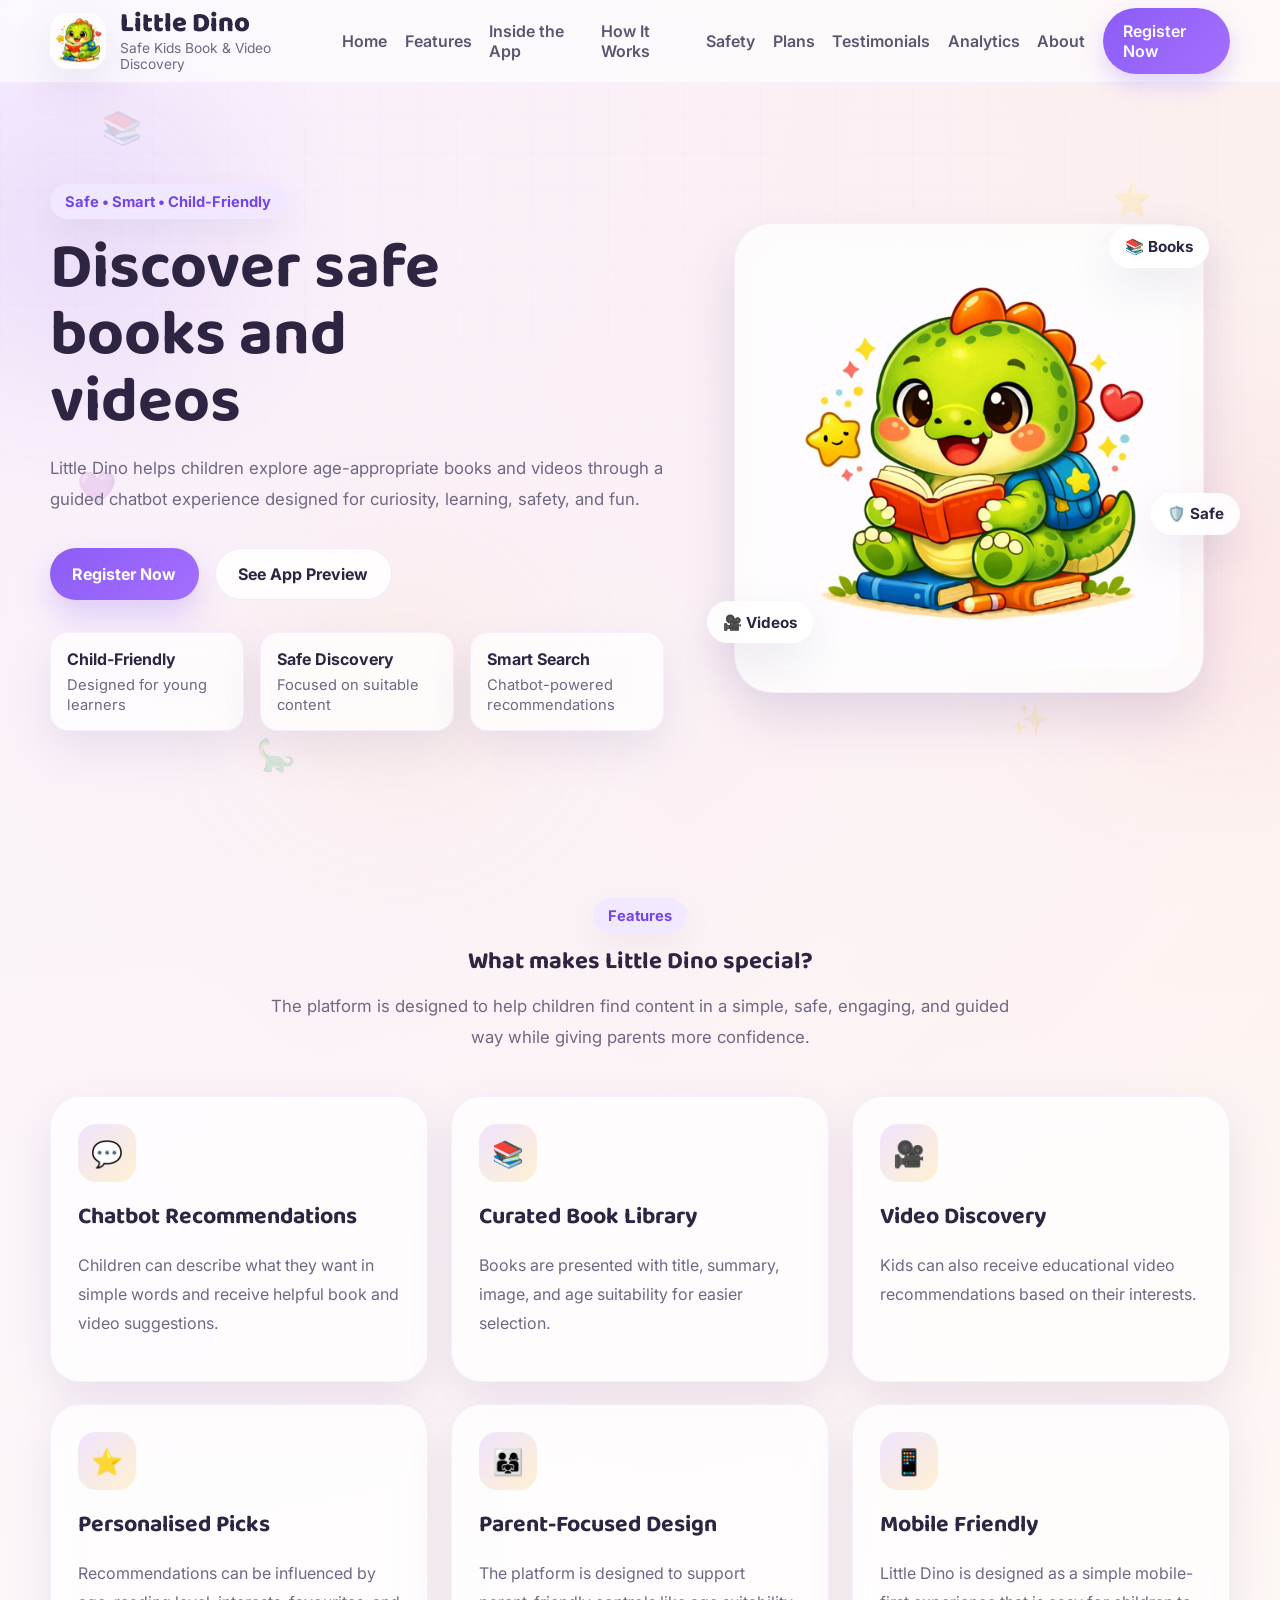
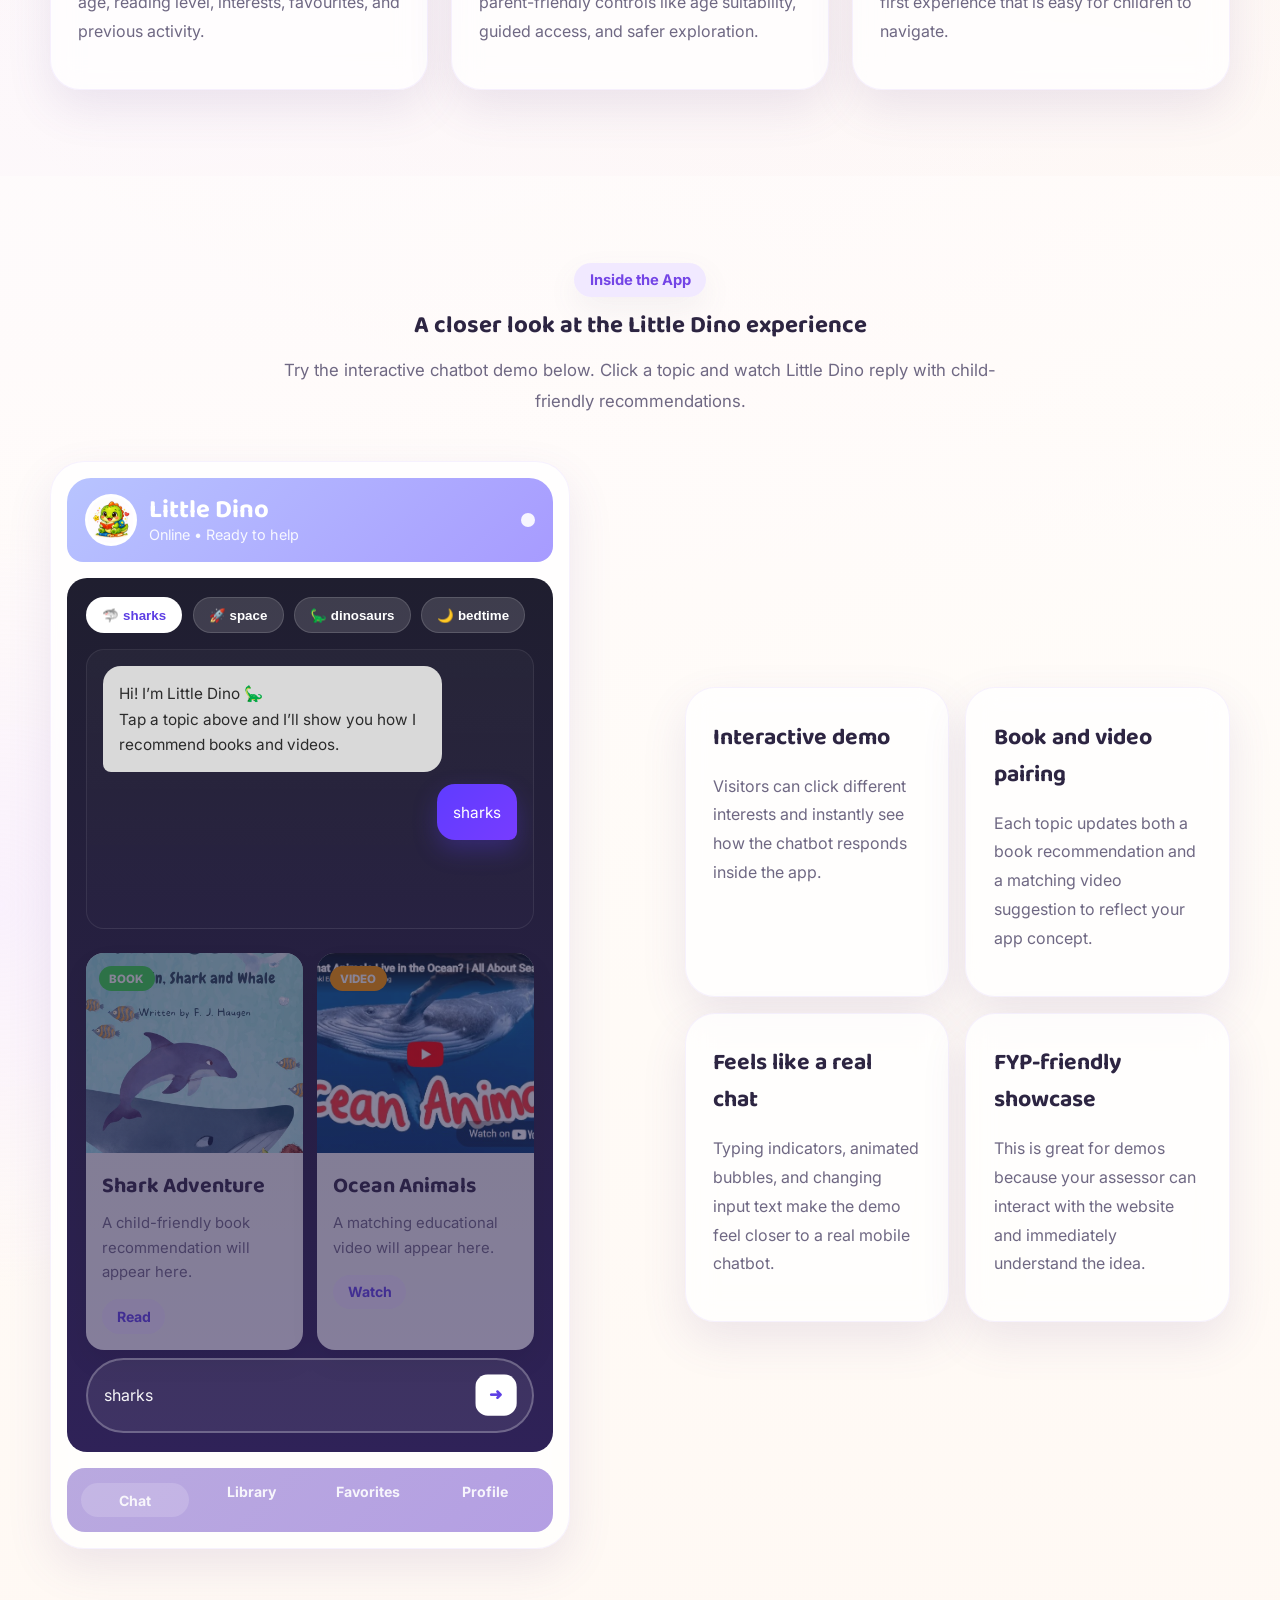
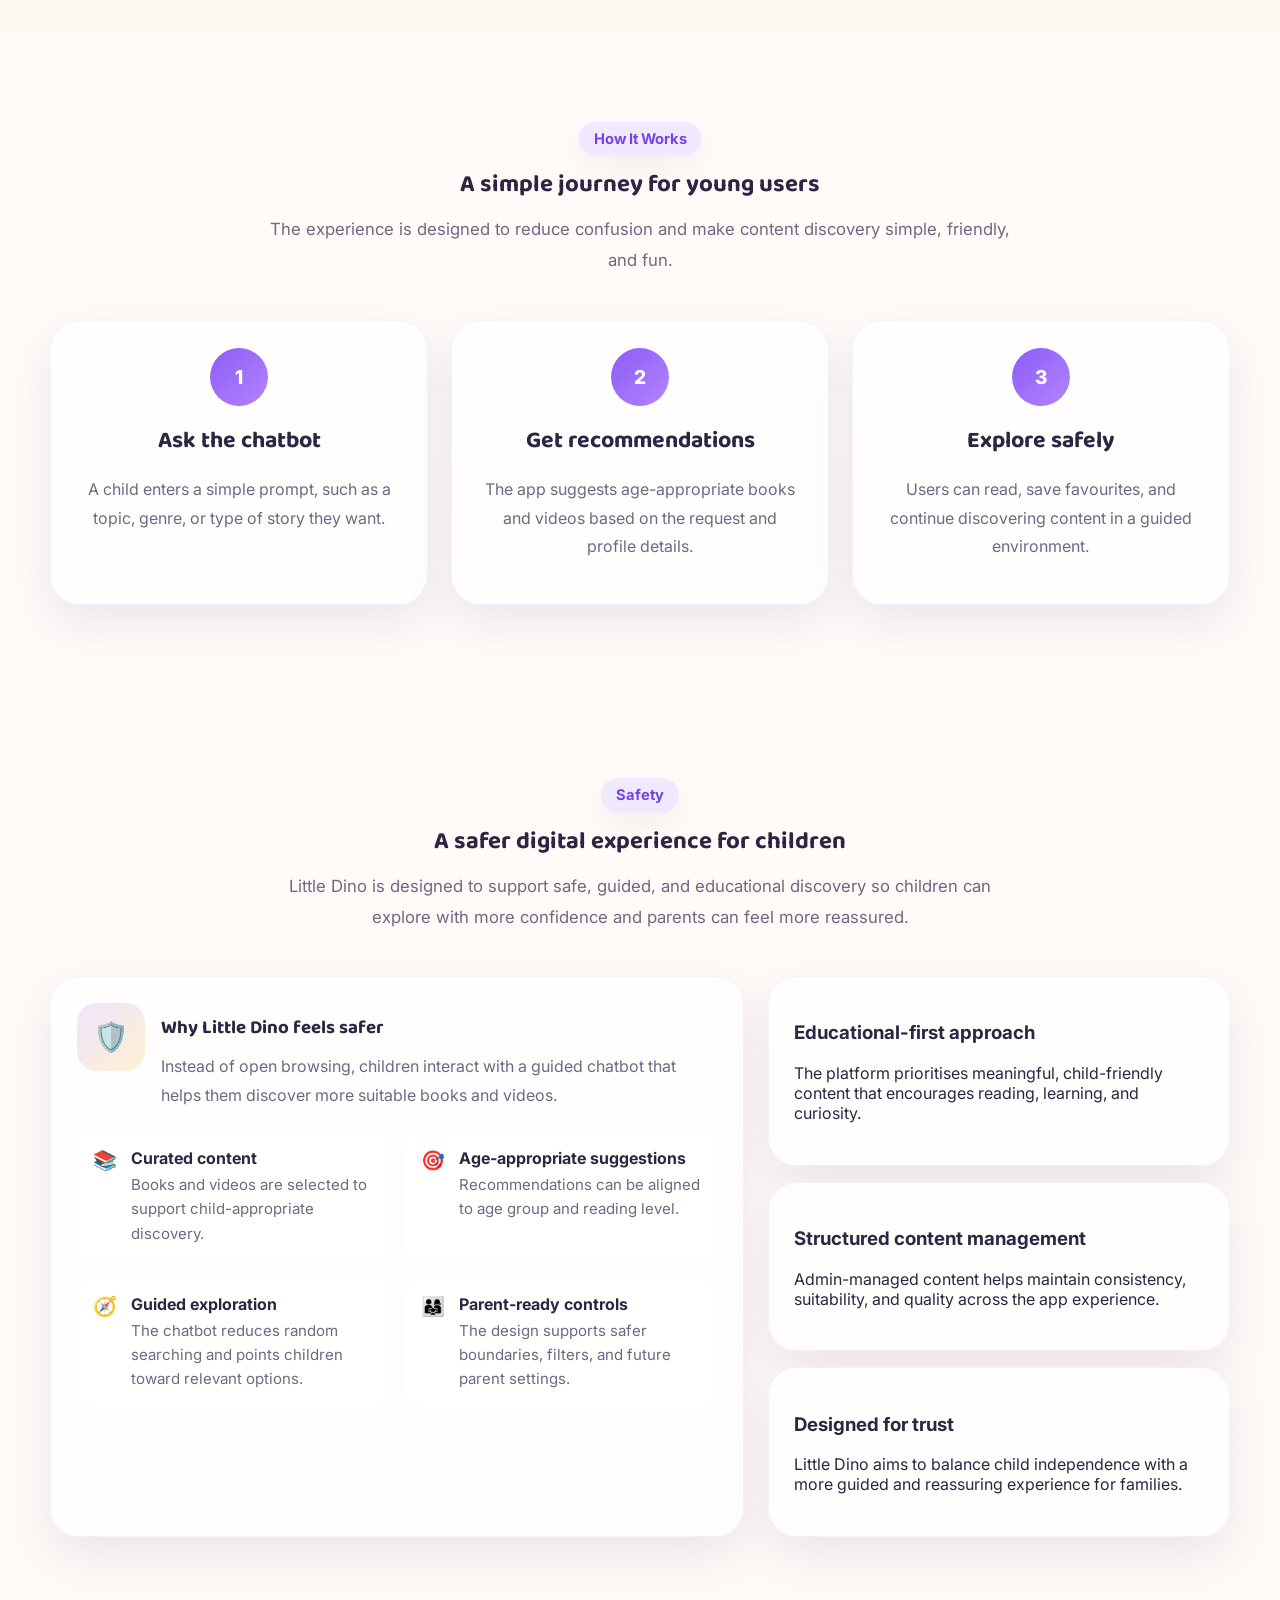
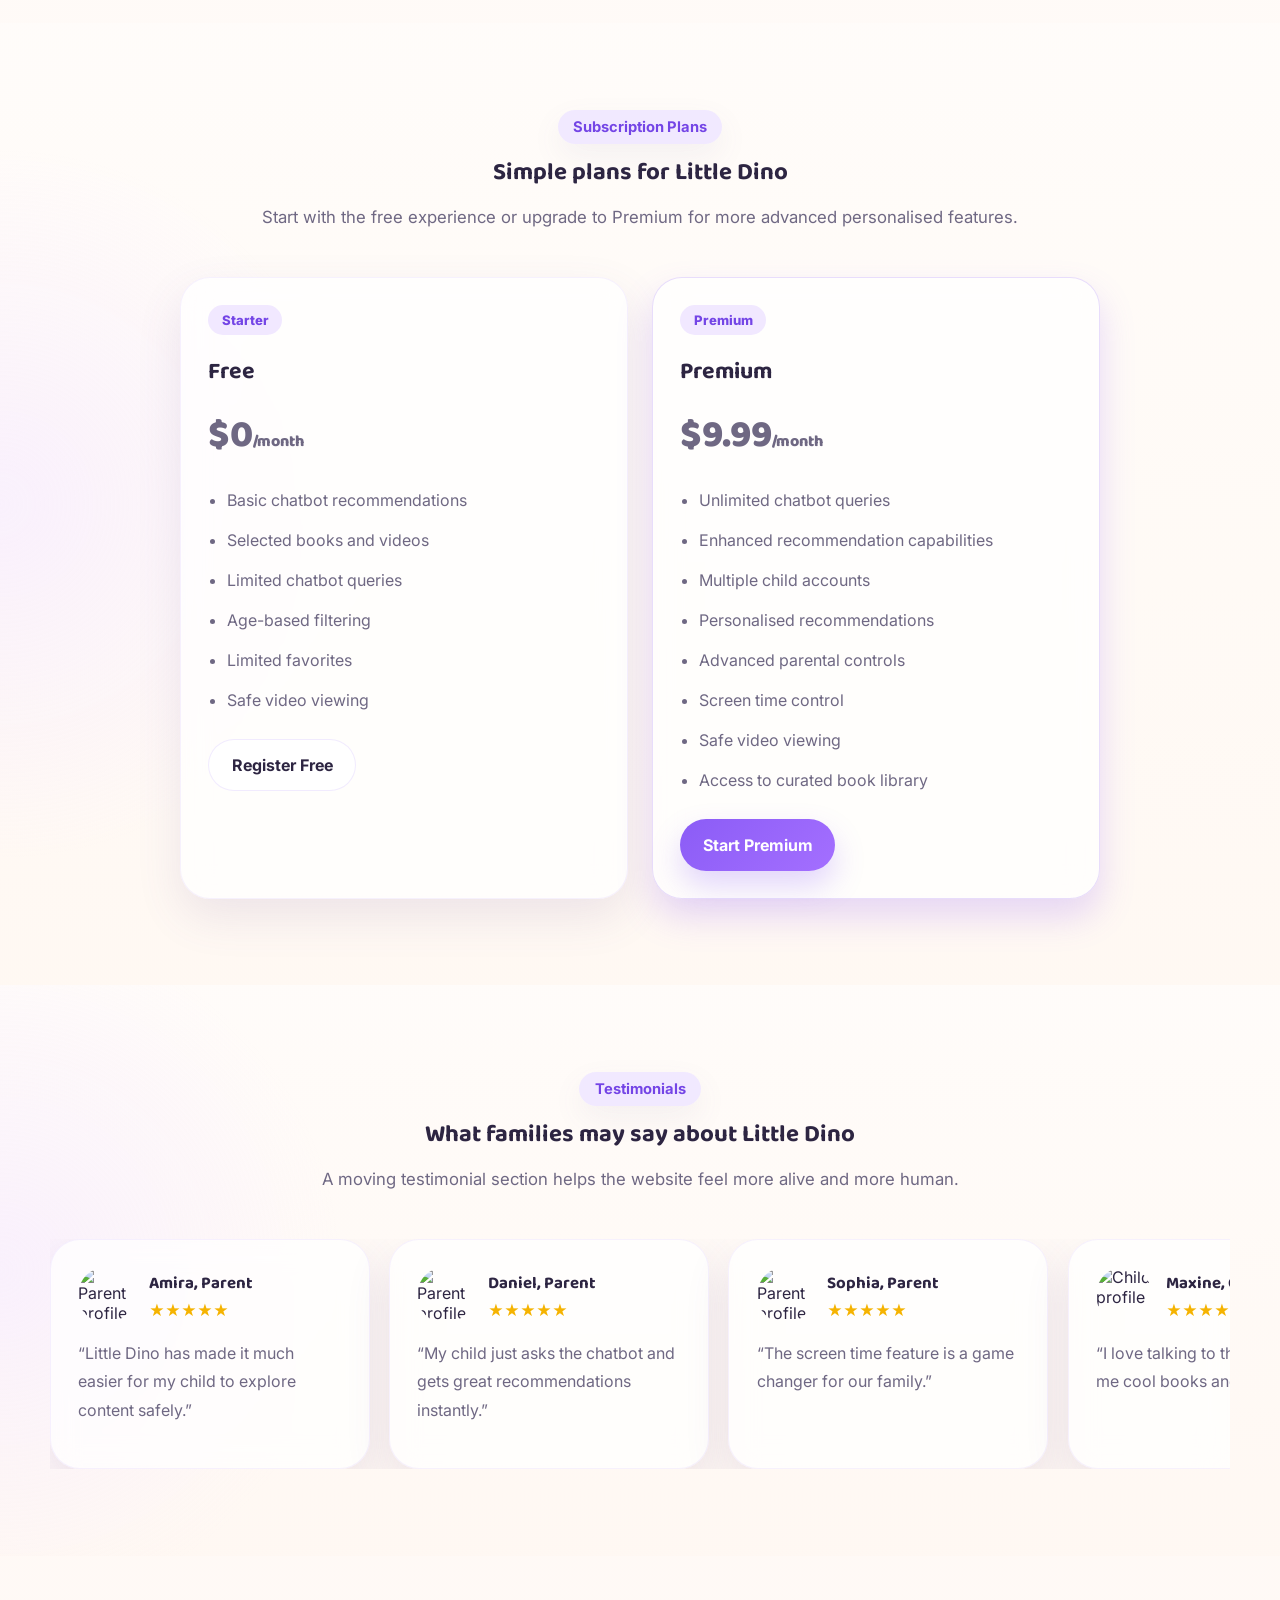
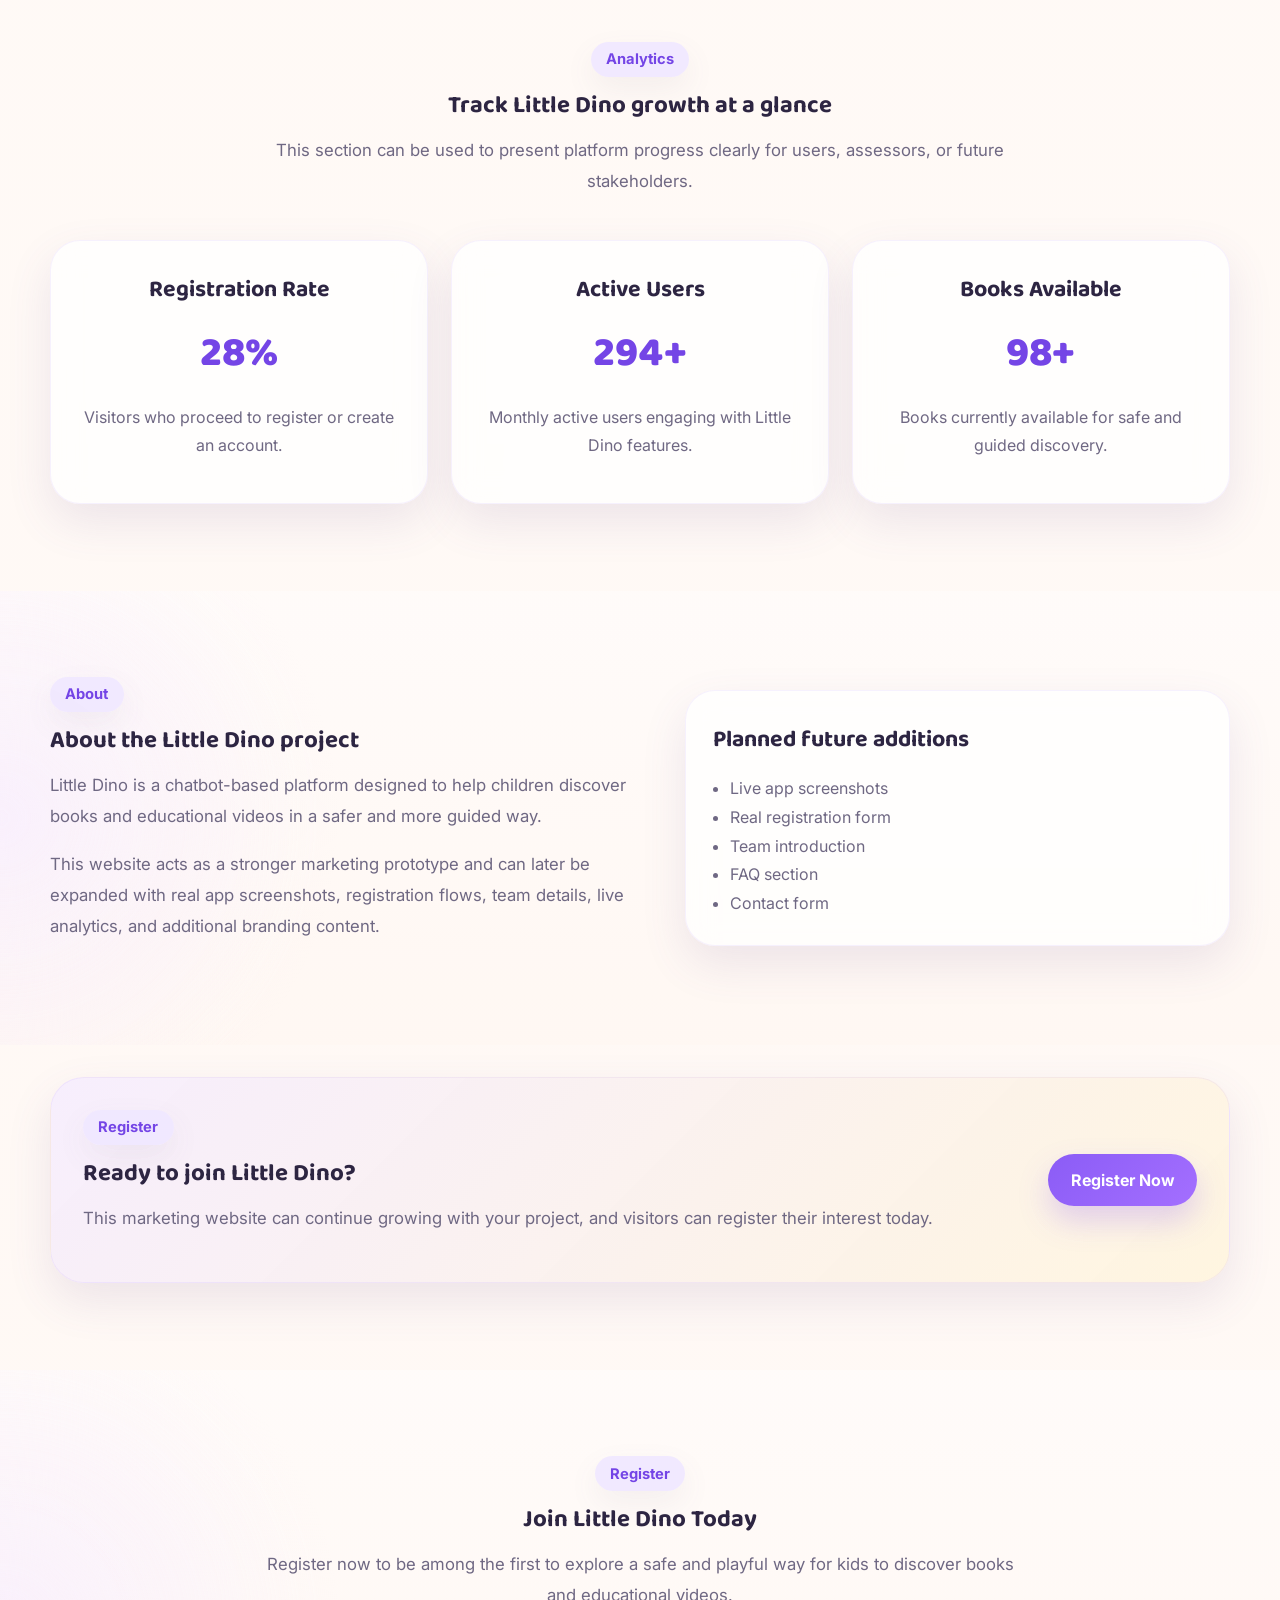
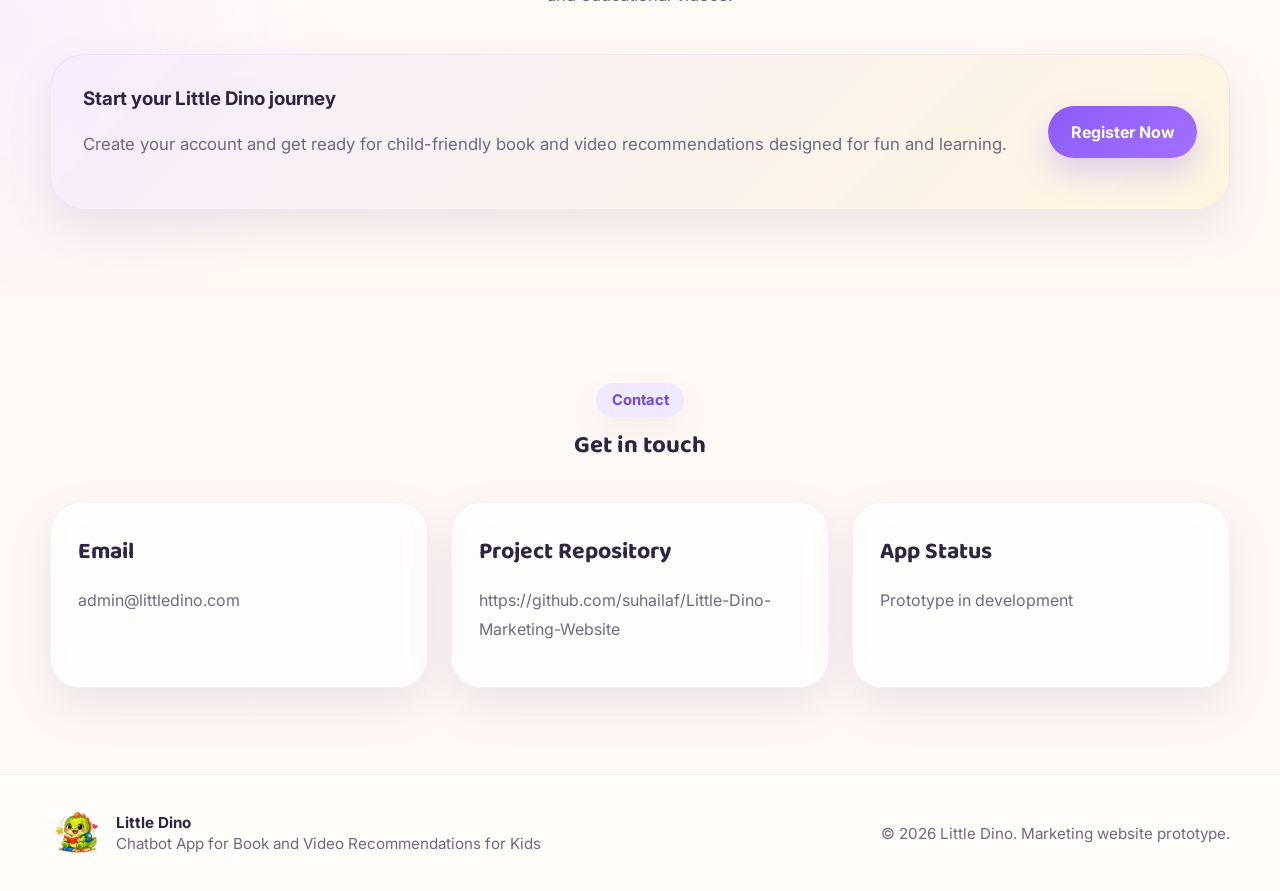
==== commit 9656c116: "Update book and video recommendations in index.html" ====
--- a/index.html
+++ b/index.html
@@ -230,13 +230,13 @@
                 <div class="recommendation-card book-card demo-card">
                   <div class="recommendation-badge">BOOK</div>
                   <img
-                    src="book.jpg"
+                    src="sharks-book.jpg"
                     alt="Book recommendation"
                     class="recommendation-image"
                     id="demoBookImage"
                   />
                   <div class="recommendation-content">
-                    <h4 id="demoBookTitle">Story Book</h4>
+                    <h4 id="demoBookTitle">Shark Adventure</h4>
                     <p id="demoBookDesc">A child-friendly book recommendation will appear here.</p>
                     <a href="#register" class="mini-action">Read</a>
                   </div>
@@ -245,13 +245,13 @@
                 <div class="recommendation-card video-card demo-card">
                   <div class="recommendation-badge video-badge">VIDEO</div>
                   <img
-                    src="vid.png"
+                    src="sharks-video.jpg"
                     alt="Video recommendation"
                     class="recommendation-image"
                     id="demoVideoImage"
                   />
                   <div class="recommendation-content">
-                    <h4 id="demoVideoTitle">Learning Video</h4>
+                    <h4 id="demoVideoTitle">Ocean Animals</h4>
                     <p id="demoVideoDesc">A matching educational video will appear here.</p>
                     <a href="#register" class="mini-action">Watch</a>
                   </div>
--- a/styles.css
+++ b/styles.css
@@ -64,7 +64,6 @@
   z-index: 2;
 }
 
-/* background */
 .bg-orb {
   position: fixed;
   border-radius: 50%;
@@ -787,6 +786,35 @@
   flex-direction: column;
 }
 
+.demo-quick-prompts {
+  display: flex;
+  flex-wrap: wrap;
+  gap: 0.65rem;
+  margin-bottom: 1rem;
+}
+
+.demo-chip {
+  border: none;
+  background: rgba(255, 255, 255, 0.14);
+  color: #ffffff;
+  border: 1px solid rgba(255, 255, 255, 0.14);
+  border-radius: 999px;
+  padding: 0.6rem 0.95rem;
+  font-weight: 700;
+  cursor: pointer;
+  transition: 0.25s ease;
+}
+
+.demo-chip:hover {
+  background: rgba(255, 255, 255, 0.22);
+  transform: translateY(-1px);
+}
+
+.demo-chip.active {
+  background: #ffffff;
+  color: #5d3fe4;
+}
+
 .demo-chat-window {
   background: linear-gradient(180deg, rgba(255,255,255,0.03), rgba(255,255,255,0.01));
   border: 1px solid rgba(255,255,255,0.08);
@@ -831,10 +859,6 @@
   background: #d9d9d9;
   color: #2b2b2b;
   border-bottom-left-radius: 8px;
-}
-
-.demo-welcome {
-  opacity: 0.95;
 }
 
 .demo-new {
@@ -1017,6 +1041,14 @@
   font-weight: 800;
   cursor: pointer;
   transition: transform 0.2s ease;
+}
+
+.demo-status-thinking {
+  color: rgba(255, 255, 255, 0.9);
+}
+
+.demo-status-ready {
+  color: rgba(255, 255, 255, 0.95);
 }
 
 .app-bottom-nav {
@@ -1417,4 +1449,13 @@
   .demo-chat-window {
     max-height: 300px;
   }
-}
+
+  .demo-quick-prompts {
+    gap: 0.5rem;
+  }
+
+  .demo-chip {
+    font-size: 0.85rem;
+    padding: 0.55rem 0.8rem;
+  }
+}
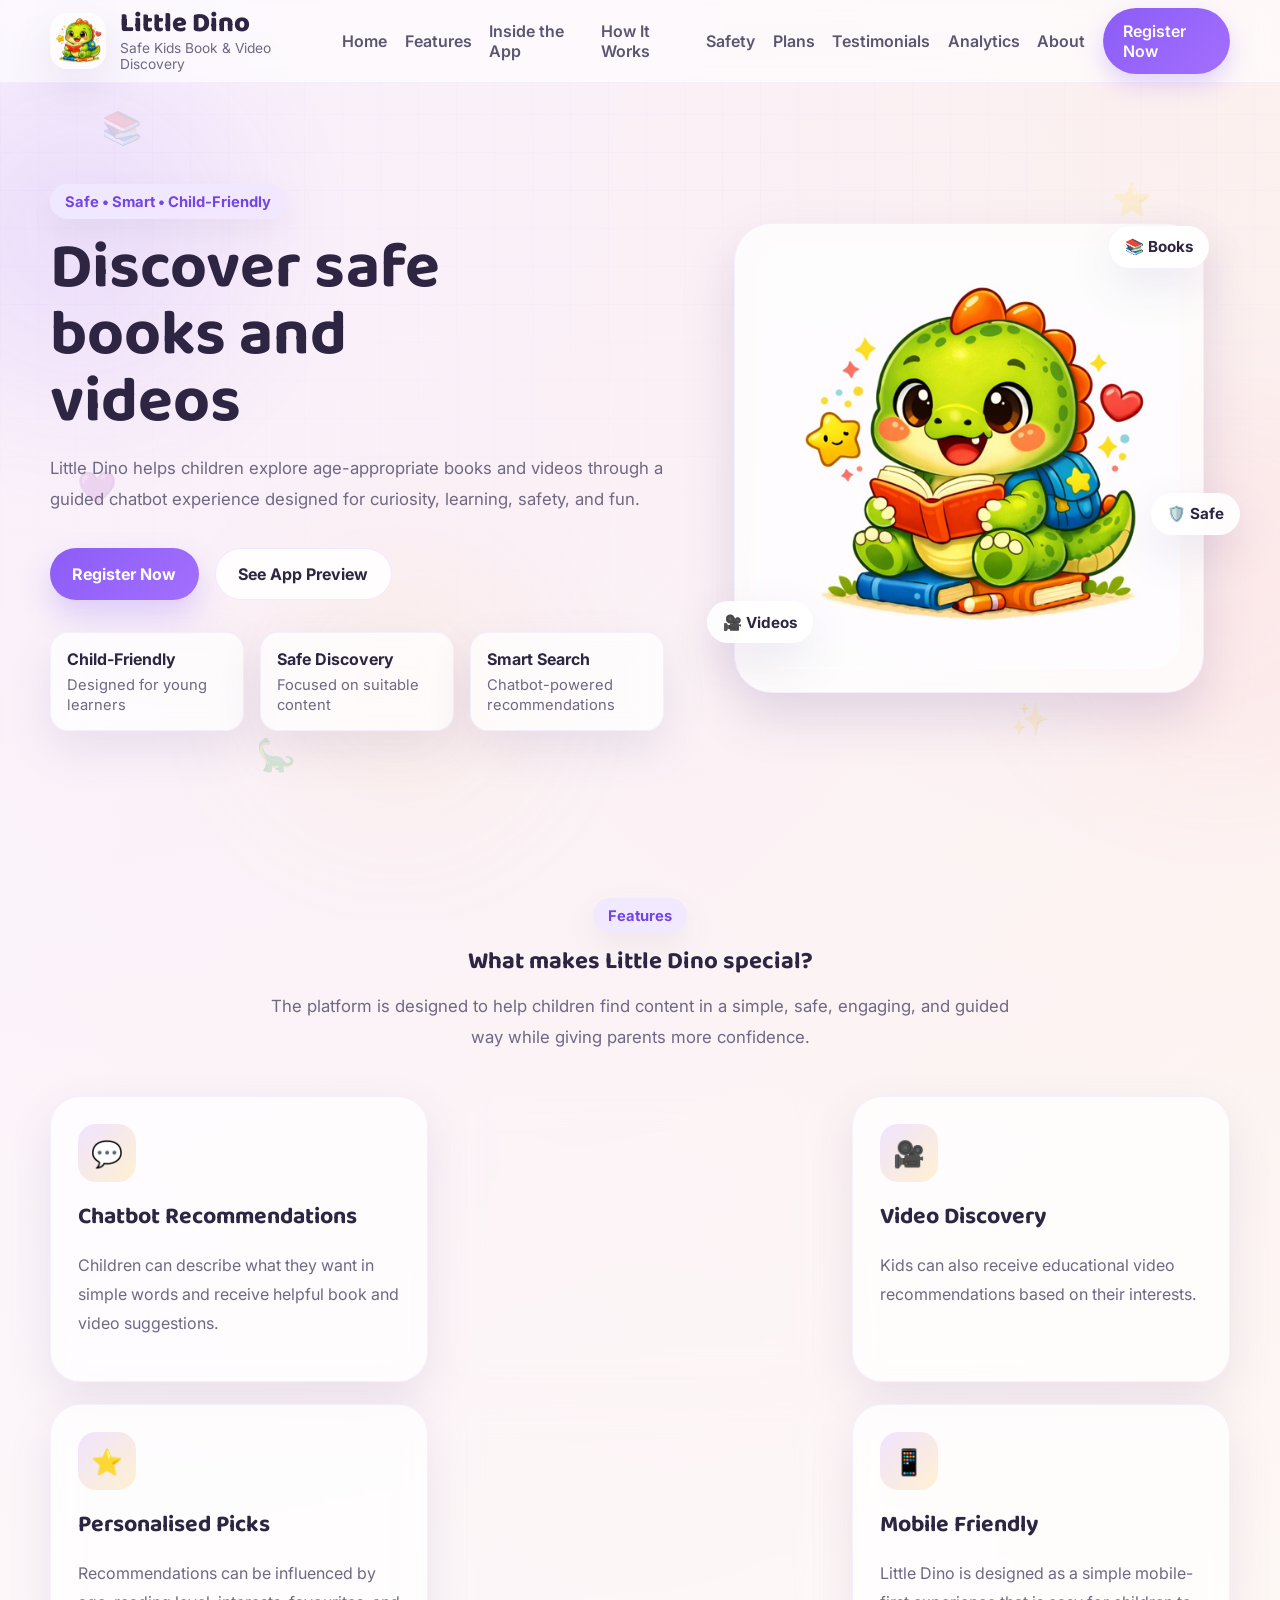
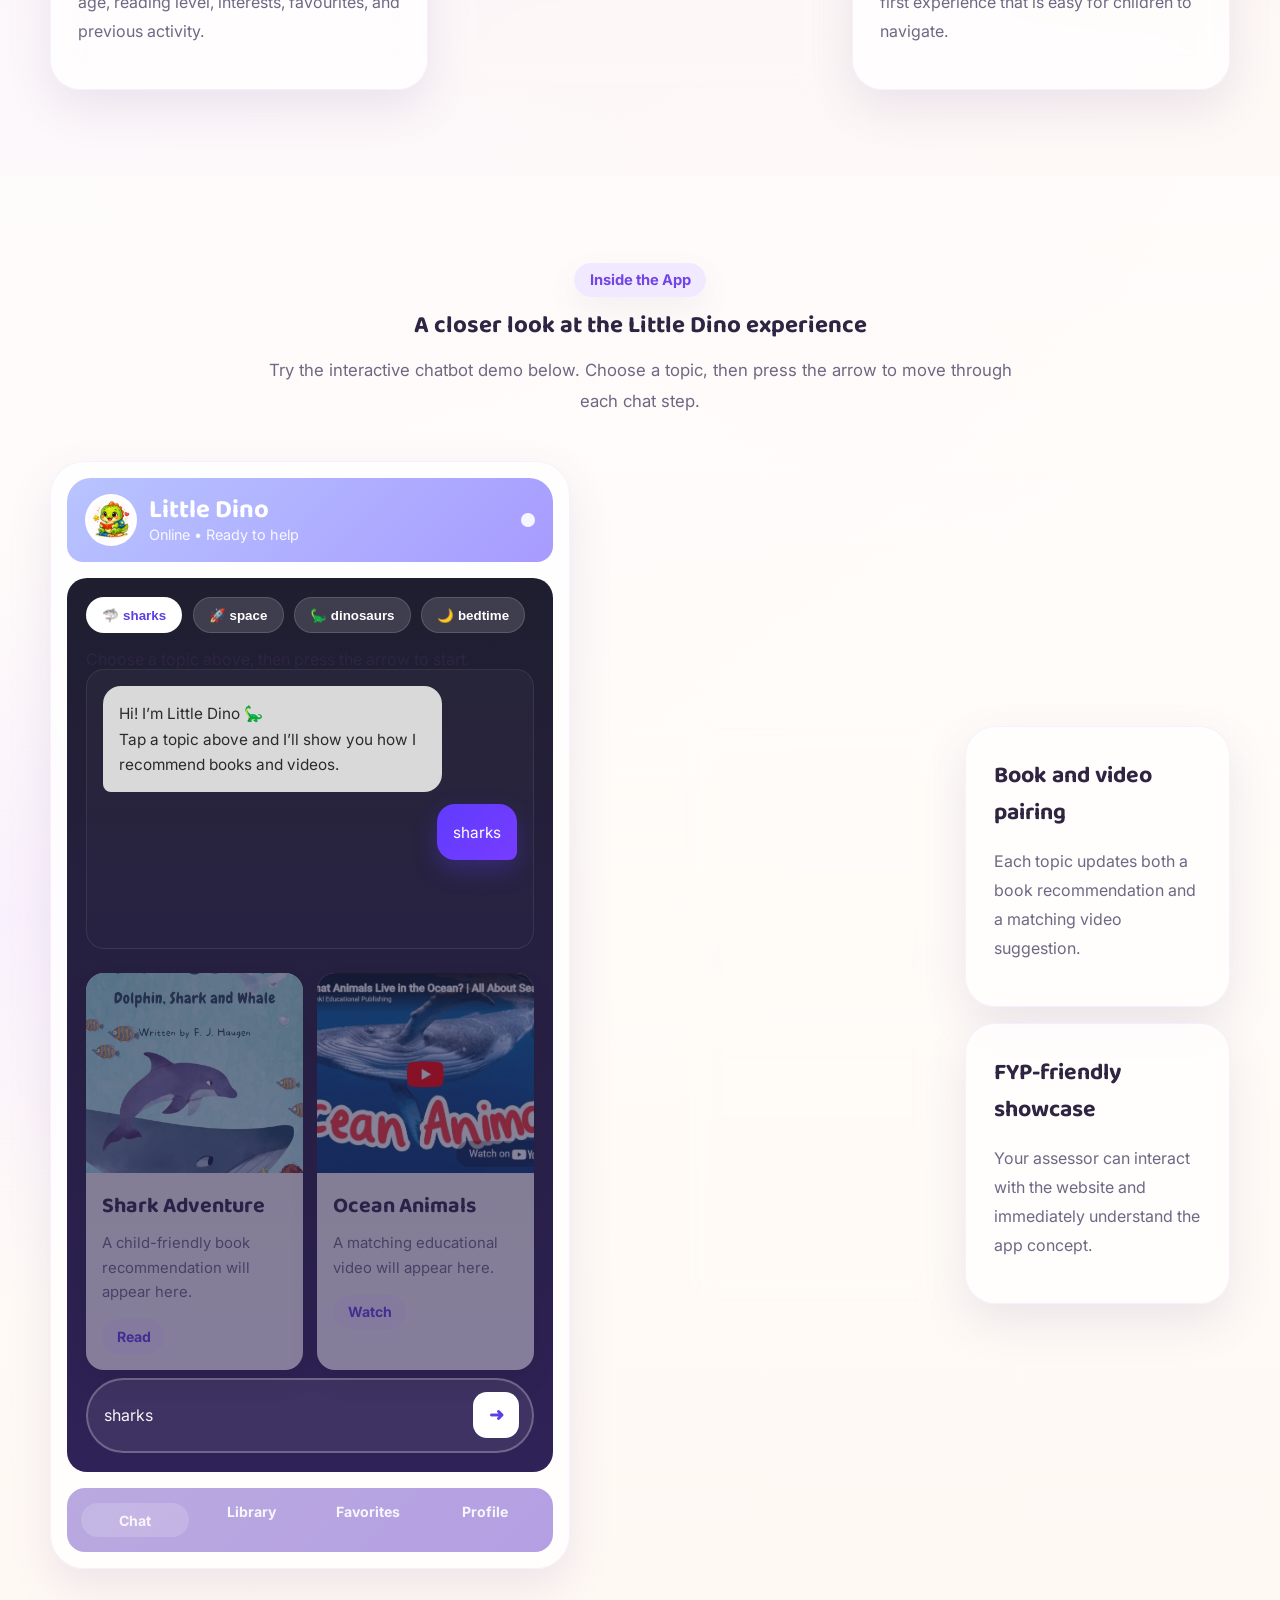
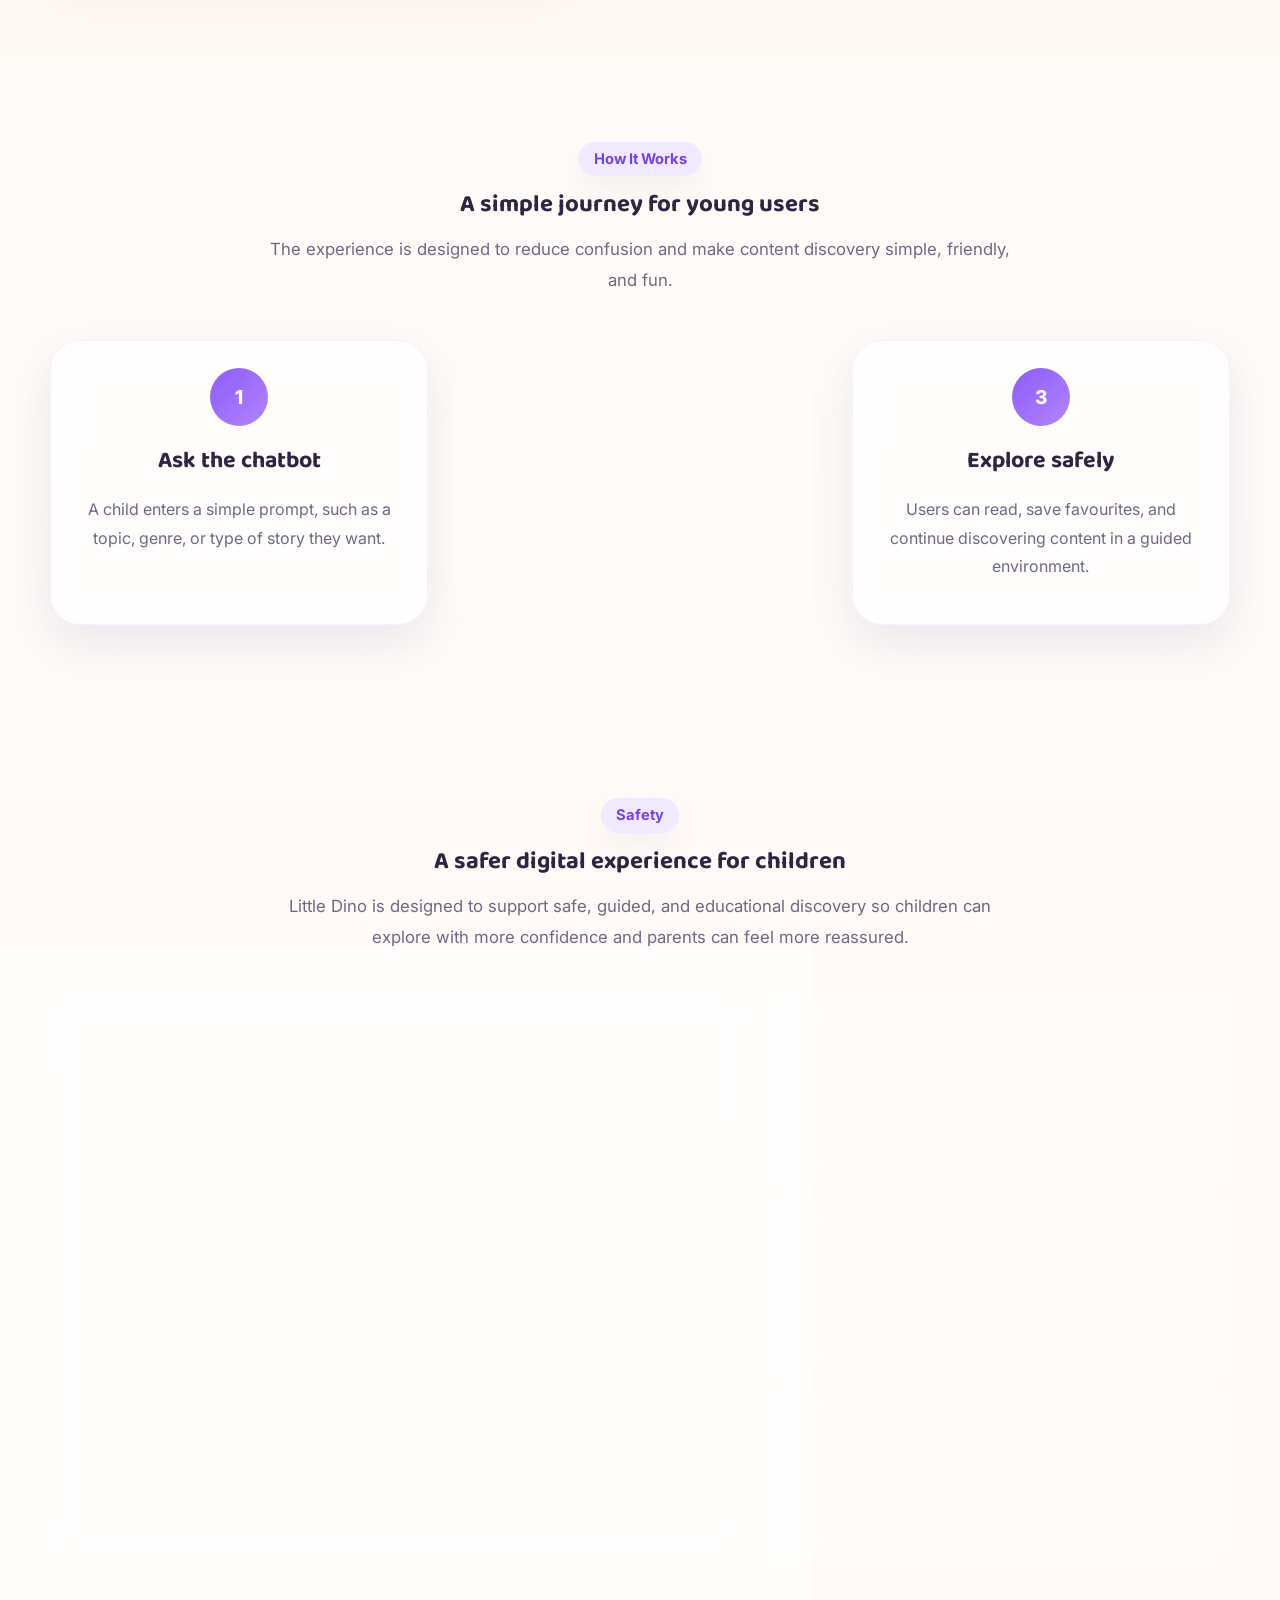
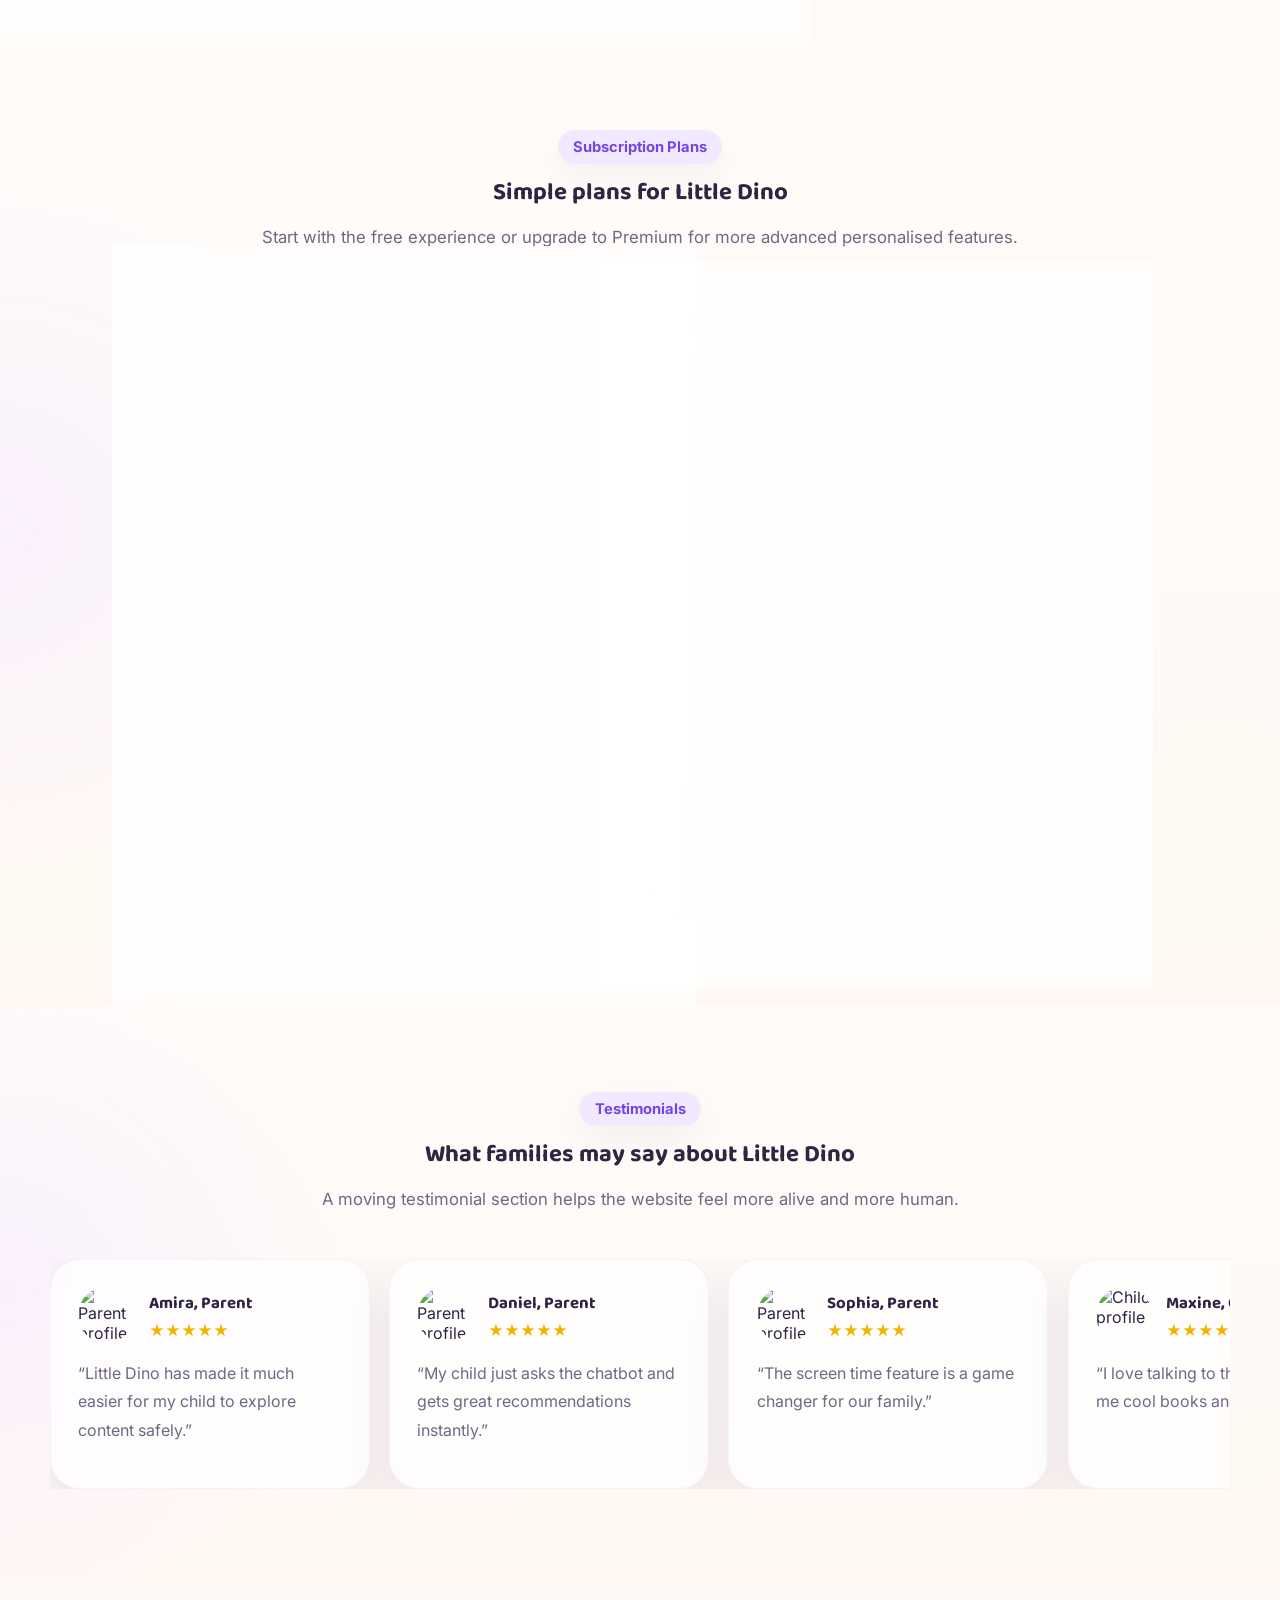
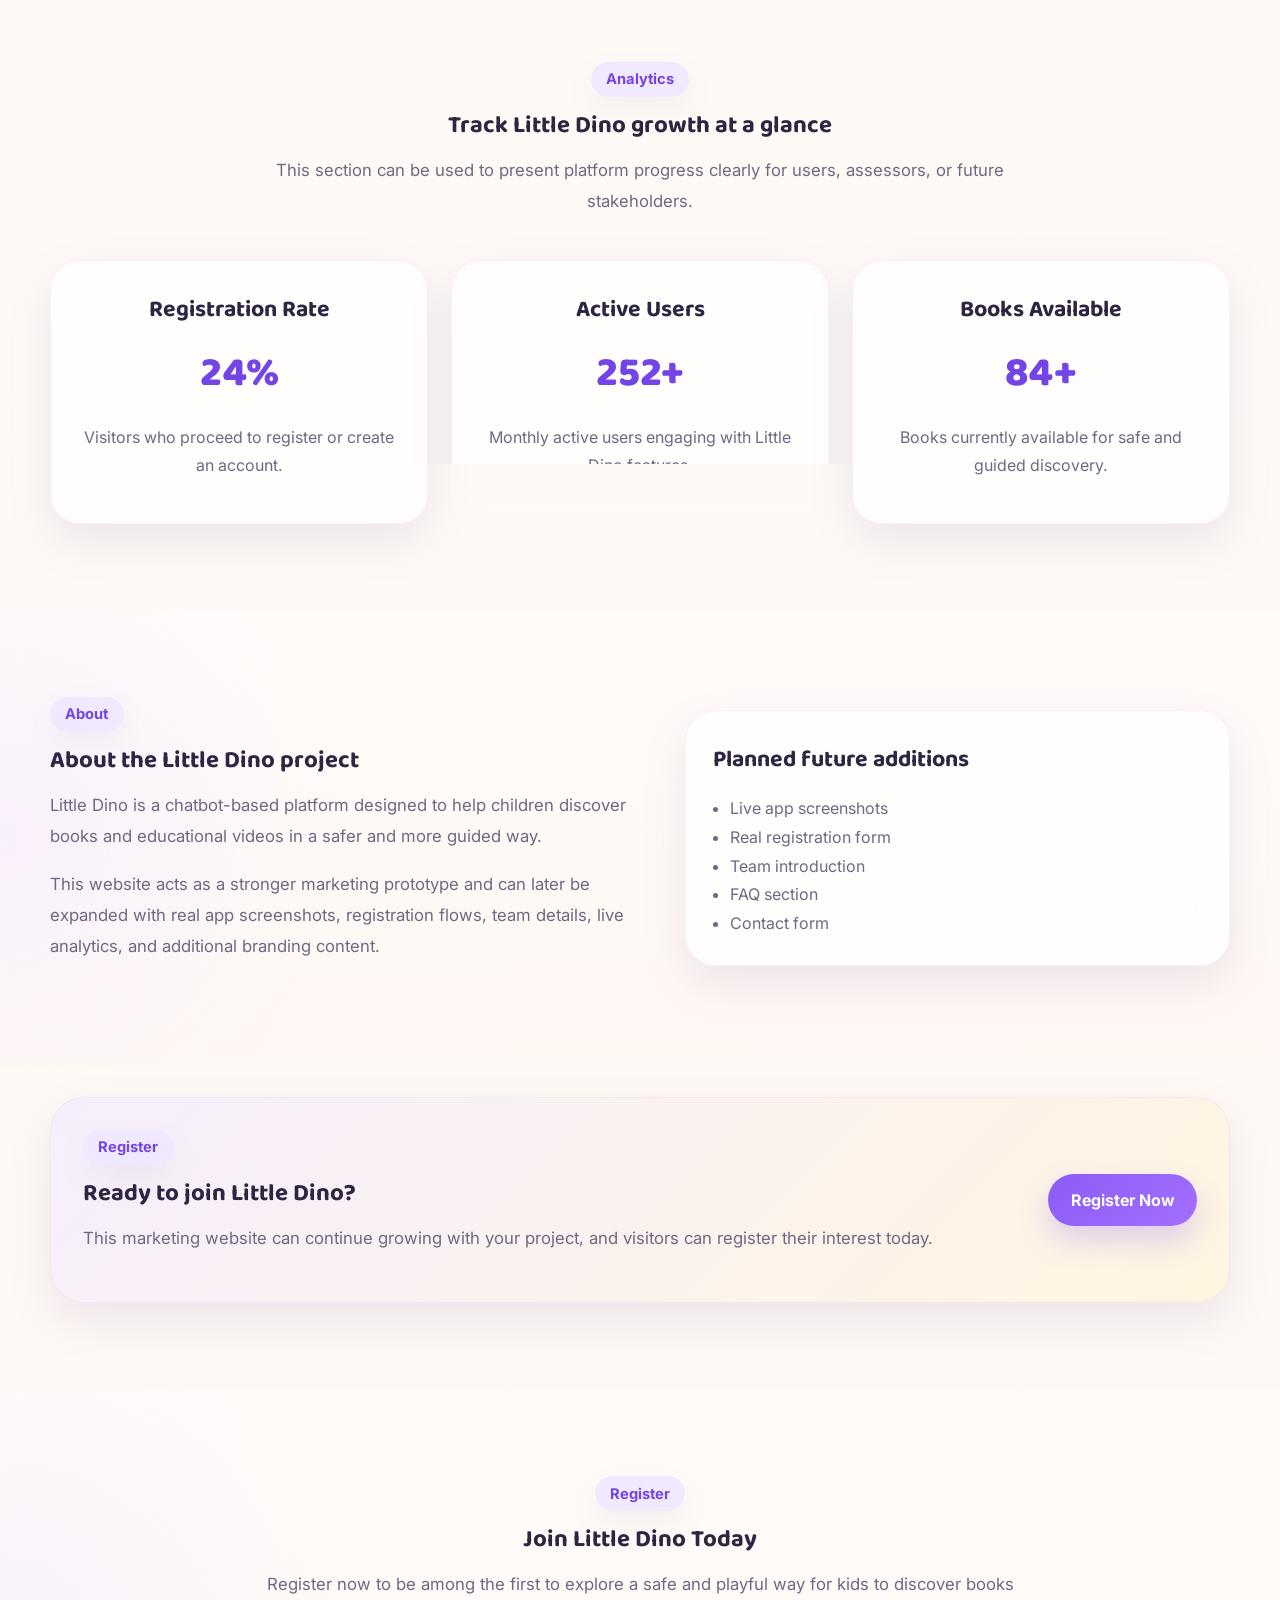
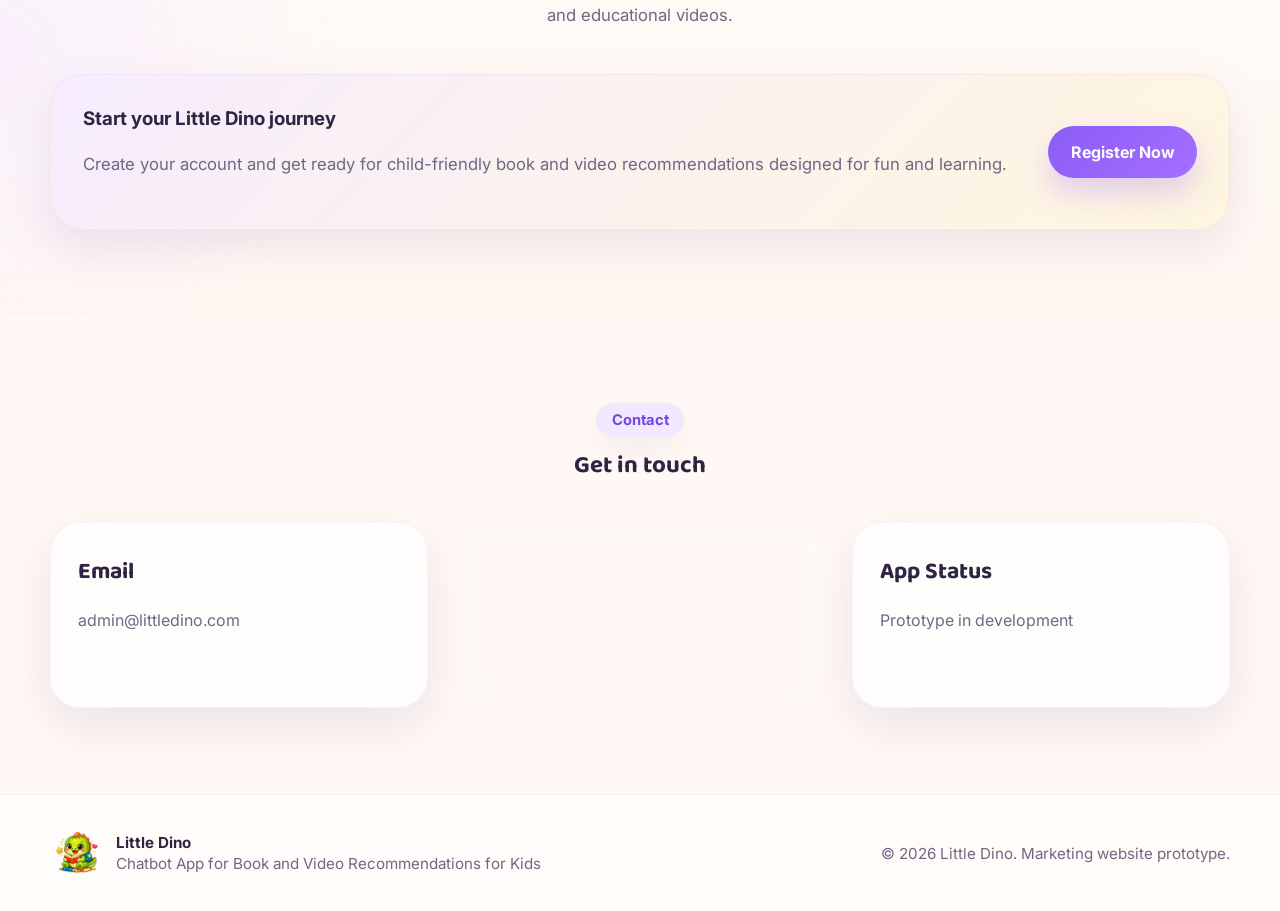
==== commit 5a3628fa: "Refactor HTML for improved readability and structure" ====
--- a/index.html
+++ b/index.html
@@ -3,7 +3,6 @@
 <head>
   <meta charset="UTF-8" />
   <meta name="viewport" content="width=device-width, initial-scale=1.0" />
-
   <title>Little Dino | Safe Book & Video Recommendations for Kids</title>
   <meta
     name="description"
@@ -11,7 +10,6 @@
   />
 
   <link rel="icon" type="image/png" href="little_dino_icon_512.png" />
-
   <link rel="preconnect" href="https://fonts.googleapis.com" />
   <link rel="preconnect" href="https://fonts.gstatic.com" crossorigin />
   <link
@@ -49,9 +47,7 @@
         </div>
       </a>
 
-      <button class="menu-toggle" id="menuToggle" aria-label="Toggle navigation menu">
-        ☰
-      </button>
+      <button class="menu-toggle" id="menuToggle" aria-label="Toggle navigation menu">☰</button>
 
       <nav class="nav-links" id="navLinks">
         <a href="#home">Home</a>
@@ -132,55 +128,37 @@
           <article class="feature-card glass-card">
             <div class="feature-icon">💬</div>
             <h3>Chatbot Recommendations</h3>
-            <p>
-              Children can describe what they want in simple words and receive
-              helpful book and video suggestions.
-            </p>
+            <p>Children can describe what they want in simple words and receive helpful book and video suggestions.</p>
           </article>
 
           <article class="feature-card glass-card">
             <div class="feature-icon">📚</div>
             <h3>Curated Book Library</h3>
-            <p>
-              Books are presented with title, summary, image, and age suitability
-              for easier selection.
-            </p>
+            <p>Books are presented with title, summary, image, and age suitability for easier selection.</p>
           </article>
 
           <article class="feature-card glass-card">
             <div class="feature-icon">🎥</div>
             <h3>Video Discovery</h3>
-            <p>
-              Kids can also receive educational video recommendations based on
-              their interests.
-            </p>
+            <p>Kids can also receive educational video recommendations based on their interests.</p>
           </article>
 
           <article class="feature-card glass-card">
             <div class="feature-icon">⭐</div>
             <h3>Personalised Picks</h3>
-            <p>
-              Recommendations can be influenced by age, reading level, interests,
-              favourites, and previous activity.
-            </p>
+            <p>Recommendations can be influenced by age, reading level, interests, favourites, and previous activity.</p>
           </article>
 
           <article class="feature-card glass-card">
             <div class="feature-icon">👨‍👩‍👧</div>
             <h3>Parent-Focused Design</h3>
-            <p>
-              The platform is designed to support parent-friendly controls like
-              age suitability, guided access, and safer exploration.
-            </p>
+            <p>The platform is designed to support parent-friendly controls like age suitability, guided access, and safer exploration.</p>
           </article>
 
           <article class="feature-card glass-card">
             <div class="feature-icon">📱</div>
             <h3>Mobile Friendly</h3>
-            <p>
-              Little Dino is designed as a simple mobile-first experience that
-              is easy for children to navigate.
-            </p>
+            <p>Little Dino is designed as a simple mobile-first experience that is easy for children to navigate.</p>
           </article>
         </div>
       </div>
@@ -192,8 +170,8 @@
           <span class="tag">Inside the App</span>
           <h2>A closer look at the Little Dino experience</h2>
           <p>
-            Try the interactive chatbot demo below. Click a topic and watch Little Dino
-            reply with child-friendly recommendations.
+            Try the interactive chatbot demo below. Choose a topic, then press the arrow
+            to move through each chat step.
           </p>
         </div>
 
@@ -218,11 +196,15 @@
                 <button class="demo-chip" data-demo="bedtime">🌙 bedtime</button>
               </div>
 
+              <div class="demo-helper-text" id="demoHelperText">
+                Choose a topic above, then press the arrow to start.
+              </div>
+
               <div class="demo-chat-window" id="demoChatWindow">
                 <div class="app-message app-message-bot demo-new">
                   Hi! I’m Little Dino 🦕
                   <br />
-                  Tap a topic above and I’ll show you how I recommend books and videos.
+                  Pick a topic above and I’ll show you how I recommend books and videos.
                 </div>
               </div>
 
@@ -275,34 +257,22 @@
           <div class="app-side-info">
             <div class="about-panel glass-card">
               <h3>Interactive demo</h3>
-              <p>
-                Visitors can click different interests and instantly see how the
-                chatbot responds inside the app.
-              </p>
+              <p>Visitors can click different interests and step through the chatbot demo inside the app.</p>
             </div>
 
             <div class="about-panel glass-card">
               <h3>Book and video pairing</h3>
-              <p>
-                Each topic updates both a book recommendation and a matching video
-                suggestion to reflect your app concept.
-              </p>
+              <p>Each topic updates both a book recommendation and a matching video suggestion.</p>
             </div>
 
             <div class="about-panel glass-card">
               <h3>Feels like a real chat</h3>
-              <p>
-                Typing indicators, animated bubbles, and changing input text make
-                the demo feel closer to a real mobile chatbot.
-              </p>
+              <p>Typing indicators, message bubbles, and step-by-step progression make the demo feel realistic.</p>
             </div>
 
             <div class="about-panel glass-card">
               <h3>FYP-friendly showcase</h3>
-              <p>
-                This is great for demos because your assessor can interact with the
-                website and immediately understand the idea.
-              </p>
+              <p>Your assessor can interact with the website and immediately understand the app concept.</p>
             </div>
           </div>
         </div>
@@ -314,38 +284,26 @@
         <div class="section-heading">
           <span class="tag">How It Works</span>
           <h2>A simple journey for young users</h2>
-          <p>
-            The experience is designed to reduce confusion and make content
-            discovery simple, friendly, and fun.
-          </p>
+          <p>The experience is designed to reduce confusion and make content discovery simple, friendly, and fun.</p>
         </div>
 
         <div class="steps-grid">
           <div class="step-card glass-card">
             <div class="step-number">1</div>
             <h3>Ask the chatbot</h3>
-            <p>
-              A child enters a simple prompt, such as a topic, genre, or type
-              of story they want.
-            </p>
+            <p>A child enters a simple prompt, such as a topic, genre, or type of story they want.</p>
           </div>
 
           <div class="step-card glass-card">
             <div class="step-number">2</div>
             <h3>Get recommendations</h3>
-            <p>
-              The app suggests age-appropriate books and videos based on the
-              request and profile details.
-            </p>
+            <p>The app suggests age-appropriate books and videos based on the request and profile details.</p>
           </div>
 
           <div class="step-card glass-card">
             <div class="step-number">3</div>
             <h3>Explore safely</h3>
-            <p>
-              Users can read, save favourites, and continue discovering content
-              in a guided environment.
-            </p>
+            <p>Users can read, save favourites, and continue discovering content in a guided environment.</p>
           </div>
         </div>
       </div>
@@ -357,9 +315,8 @@
           <span class="tag">Safety</span>
           <h2>A safer digital experience for children</h2>
           <p>
-            Little Dino is designed to support safe, guided, and educational
-            discovery so children can explore with more confidence and parents
-            can feel more reassured.
+            Little Dino is designed to support safe, guided, and educational discovery so children can explore
+            with more confidence and parents can feel more reassured.
           </p>
         </div>
 
@@ -369,10 +326,7 @@
               <div class="safety-icon-wrap">🛡️</div>
               <div>
                 <h3>Why Little Dino feels safer</h3>
-                <p>
-                  Instead of open browsing, children interact with a guided
-                  chatbot that helps them discover more suitable books and videos.
-                </p>
+                <p>Instead of open browsing, children interact with a guided chatbot that helps them discover more suitable books and videos.</p>
               </div>
             </div>
 
@@ -414,26 +368,17 @@
           <div class="safety-side-column">
             <div class="safety-side-card glass-card">
               <h3>Educational-first approach</h3>
-              <p>
-                The platform prioritises meaningful, child-friendly content that
-                encourages reading, learning, and curiosity.
-              </p>
+              <p>The platform prioritises meaningful, child-friendly content that encourages reading, learning, and curiosity.</p>
             </div>
 
             <div class="safety-side-card glass-card">
               <h3>Structured content management</h3>
-              <p>
-                Admin-managed content helps maintain consistency, suitability,
-                and quality across the app experience.
-              </p>
+              <p>Admin-managed content helps maintain consistency, suitability, and quality across the app experience.</p>
             </div>
 
             <div class="safety-side-card glass-card">
               <h3>Designed for trust</h3>
-              <p>
-                Little Dino aims to balance child independence with a more guided
-                and reassuring experience for families.
-              </p>
+              <p>Little Dino aims to balance child independence with a more guided and reassuring experience for families.</p>
             </div>
           </div>
         </div>
@@ -445,10 +390,7 @@
         <div class="section-heading">
           <span class="tag">Subscription Plans</span>
           <h2>Simple plans for Little Dino</h2>
-          <p>
-            Start with the free experience or upgrade to Premium for more advanced
-            personalised features.
-          </p>
+          <p>Start with the free experience or upgrade to Premium for more advanced personalised features.</p>
         </div>
 
         <div class="plans-grid plans-grid-two">
@@ -492,10 +434,7 @@
         <div class="section-heading">
           <span class="tag">Testimonials</span>
           <h2>What families may say about Little Dino</h2>
-          <p>
-            A moving testimonial section helps the website feel more alive and
-            more human.
-          </p>
+          <p>A moving testimonial section helps the website feel more alive and more human.</p>
         </div>
 
         <div class="testimonial-slider-wrapper">
@@ -554,28 +493,6 @@
               </div>
               <p>“It feels like a fun story helper inside the app.”</p>
             </div>
-
-            <div class="testimonial-card moving-card glass-card">
-              <div class="testimonial-user">
-                <img src="https://i.pravatar.cc/100?img=32" alt="Parent profile" class="testimonial-avatar" />
-                <div>
-                  <h4>Amira, Parent</h4>
-                  <span>★★★★★</span>
-                </div>
-              </div>
-              <p>“Little Dino has made it much easier for my child to explore content safely.”</p>
-            </div>
-
-            <div class="testimonial-card moving-card glass-card">
-              <div class="testimonial-user">
-                <img src="https://i.pravatar.cc/100?img=12" alt="Parent profile" class="testimonial-avatar" />
-                <div>
-                  <h4>Daniel, Parent</h4>
-                  <span>★★★★★</span>
-                </div>
-              </div>
-              <p>“My child just asks the chatbot and gets great recommendations instantly.”</p>
-            </div>
           </div>
         </div>
       </div>
@@ -586,10 +503,7 @@
         <div class="section-heading">
           <span class="tag">Analytics</span>
           <h2>Track Little Dino growth at a glance</h2>
-          <p>
-            This section can be used to present platform progress clearly for users,
-            assessors, or future stakeholders.
-          </p>
+          <p>This section can be used to present platform progress clearly for users, assessors, or future stakeholders.</p>
         </div>
 
         <div class="analytics-grid">
@@ -620,13 +534,12 @@
           <span class="tag">About</span>
           <h2>About the Little Dino project</h2>
           <p class="section-copy">
-            Little Dino is a chatbot-based platform designed to help children
-            discover books and educational videos in a safer and more guided way.
+            Little Dino is a chatbot-based platform designed to help children discover books and educational videos
+            in a safer and more guided way.
           </p>
           <p class="section-copy">
-            This website acts as a stronger marketing prototype and can later
-            be expanded with real app screenshots, registration flows, team details,
-            live analytics, and additional branding content.
+            This website acts as a stronger marketing prototype and can later be expanded with real app screenshots,
+            registration flows, team details, live analytics, and additional branding content.
           </p>
         </div>
 
@@ -649,10 +562,7 @@
           <div>
             <span class="tag">Register</span>
             <h2>Ready to join Little Dino?</h2>
-            <p>
-              This marketing website can continue growing with your project, and
-              visitors can register their interest today.
-            </p>
+            <p>This marketing website can continue growing with your project, and visitors can register their interest today.</p>
           </div>
           <a href="#register" class="btn btn-primary">Register Now</a>
         </div>
@@ -664,19 +574,13 @@
         <div class="section-heading">
           <span class="tag">Register</span>
           <h2>Join Little Dino Today</h2>
-          <p>
-            Register now to be among the first to explore a safe and playful
-            way for kids to discover books and educational videos.
-          </p>
+          <p>Register now to be among the first to explore a safe and playful way for kids to discover books and educational videos.</p>
         </div>
 
         <div class="cta-box glass-card">
           <div>
             <h3 style="margin-top: 0;">Start your Little Dino journey</h3>
-            <p>
-              Create your account and get ready for child-friendly book and
-              video recommendations designed for fun and learning.
-            </p>
+            <p>Create your account and get ready for child-friendly book and video recommendations designed for fun and learning.</p>
           </div>
           <a href="#contact" class="btn btn-primary">Register Now</a>
         </div>
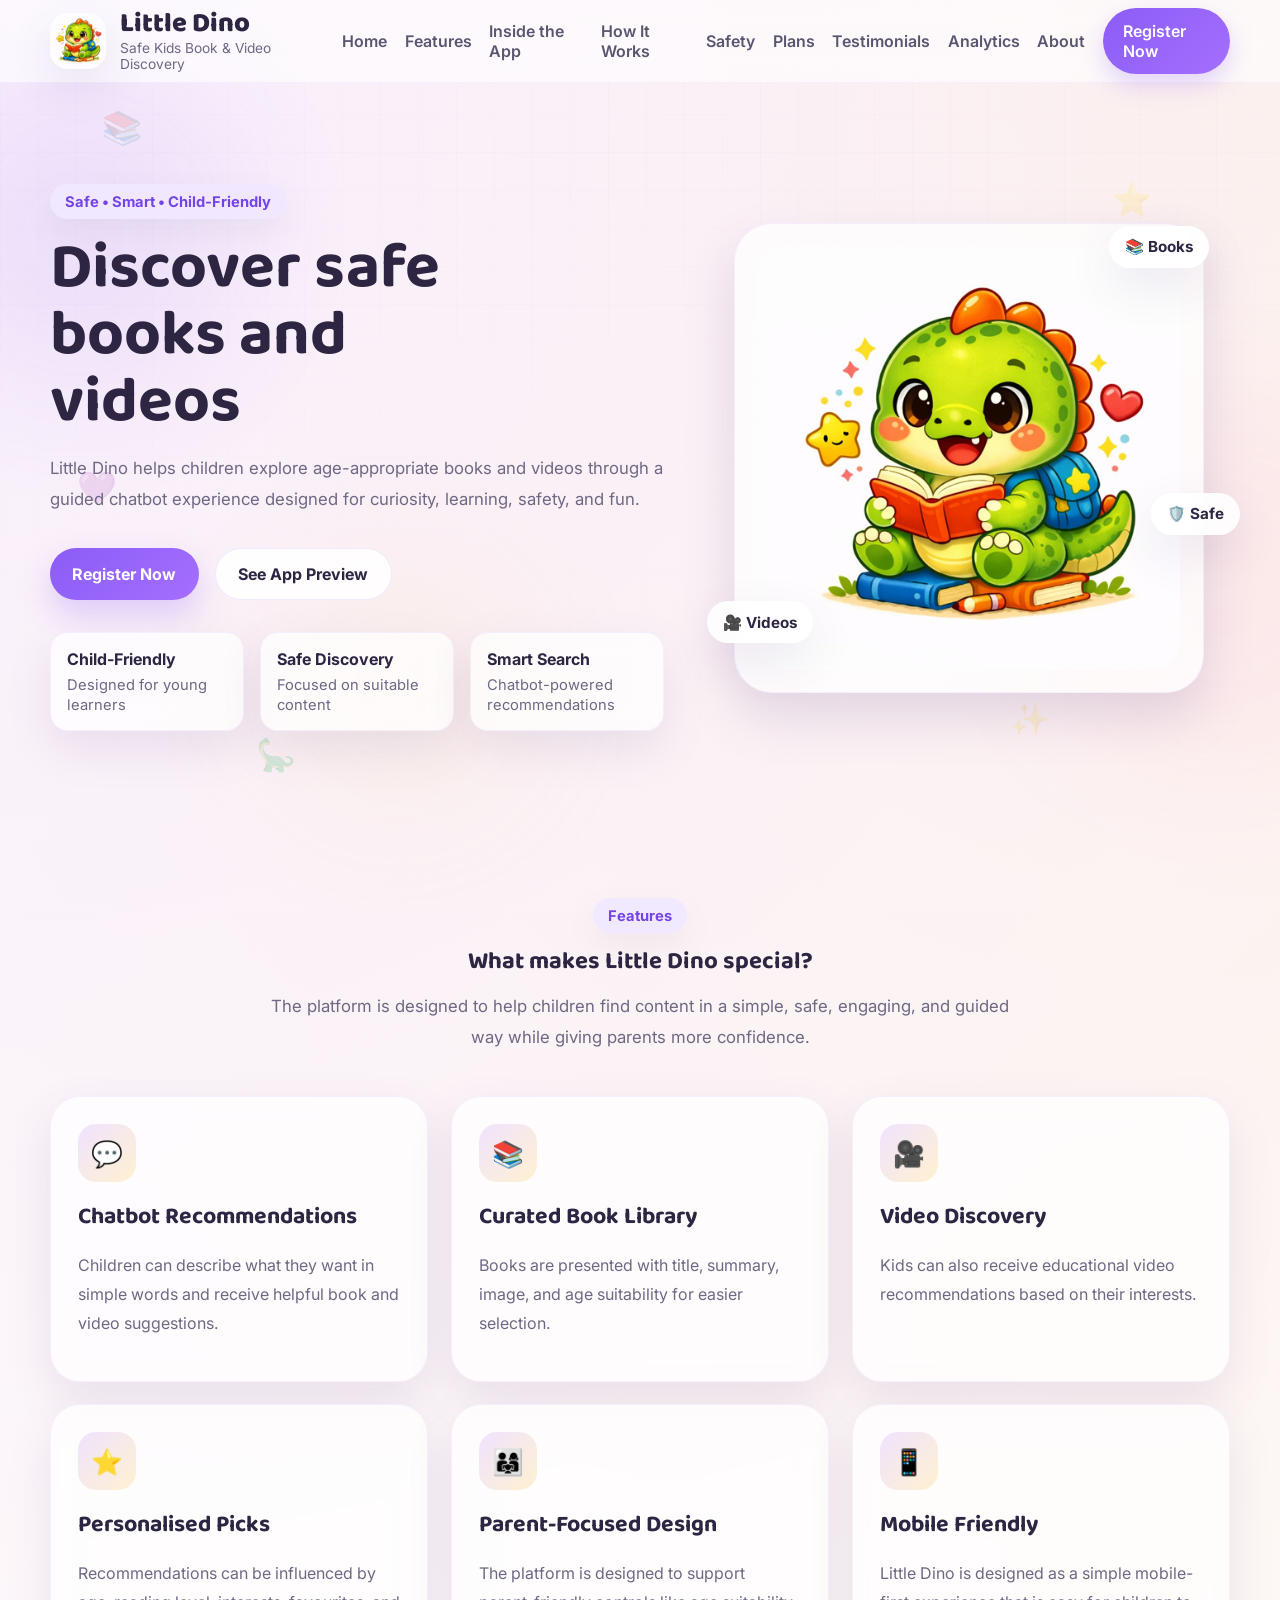
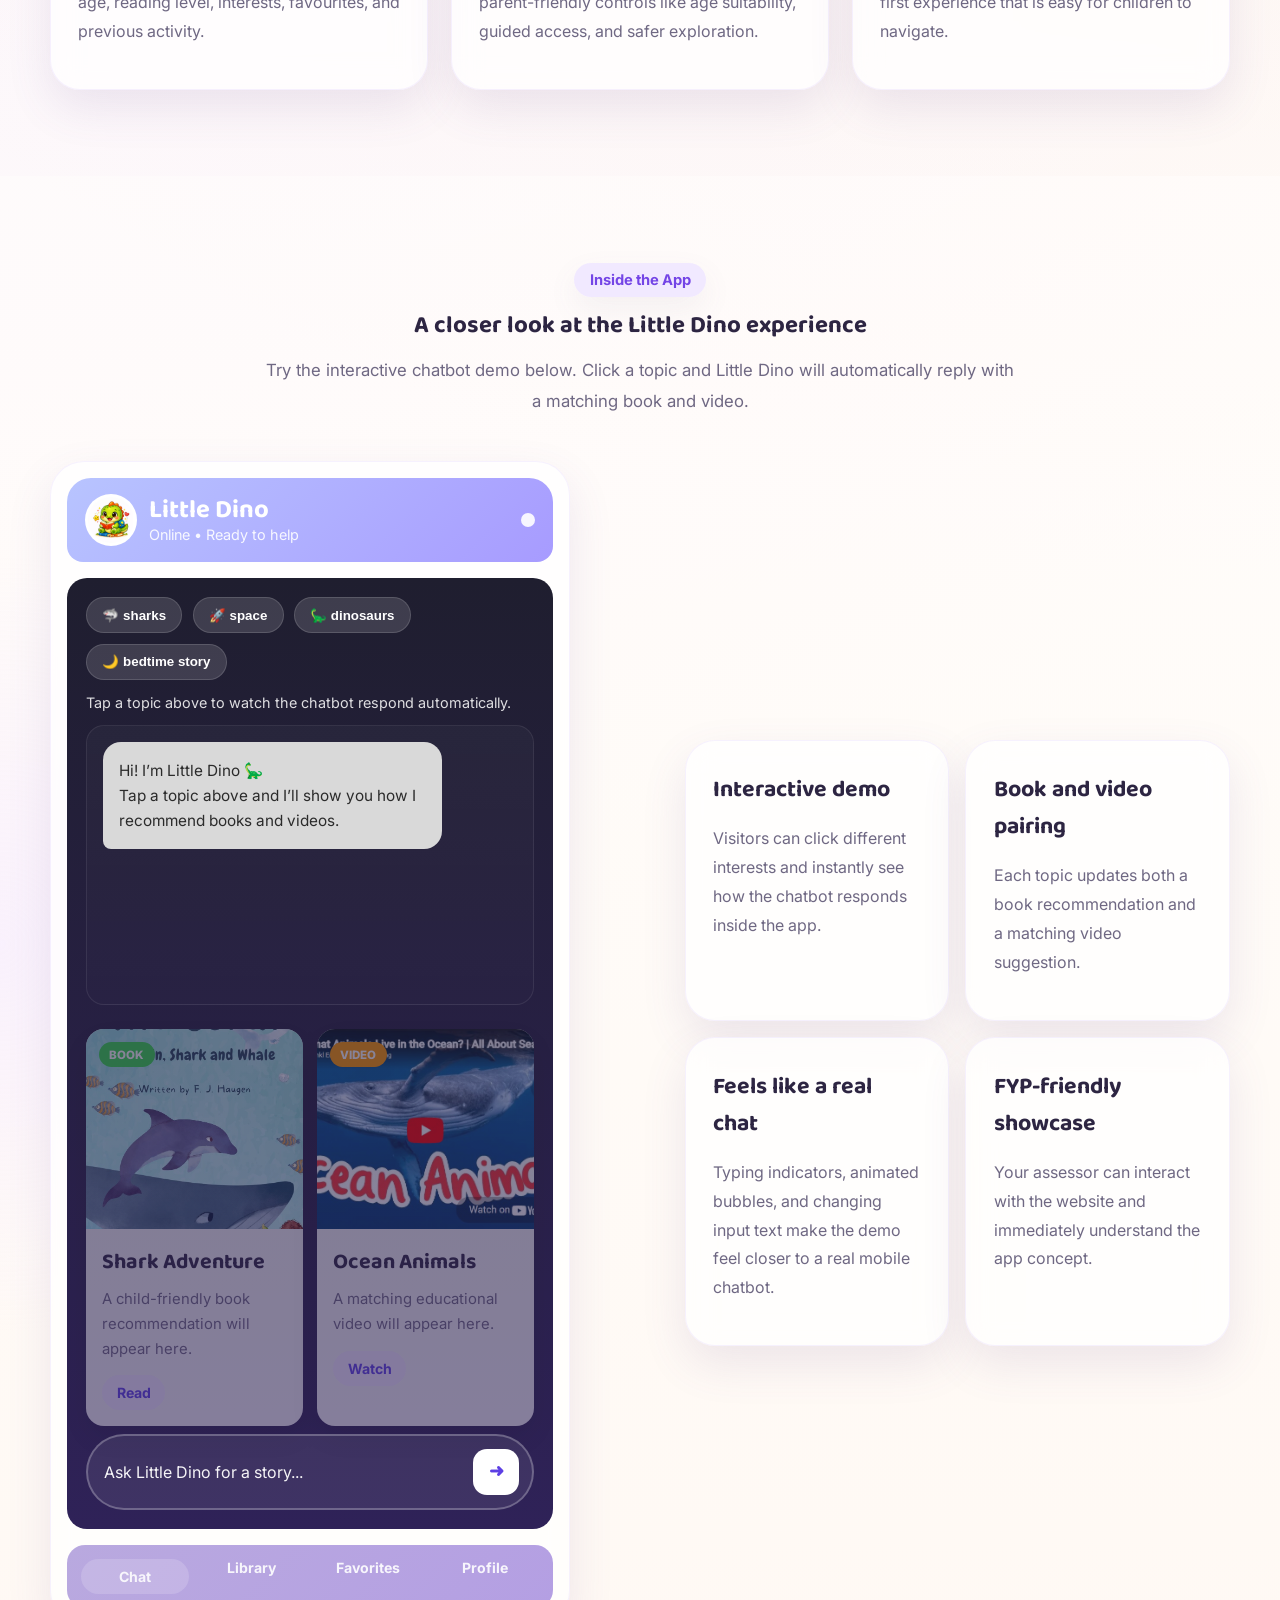
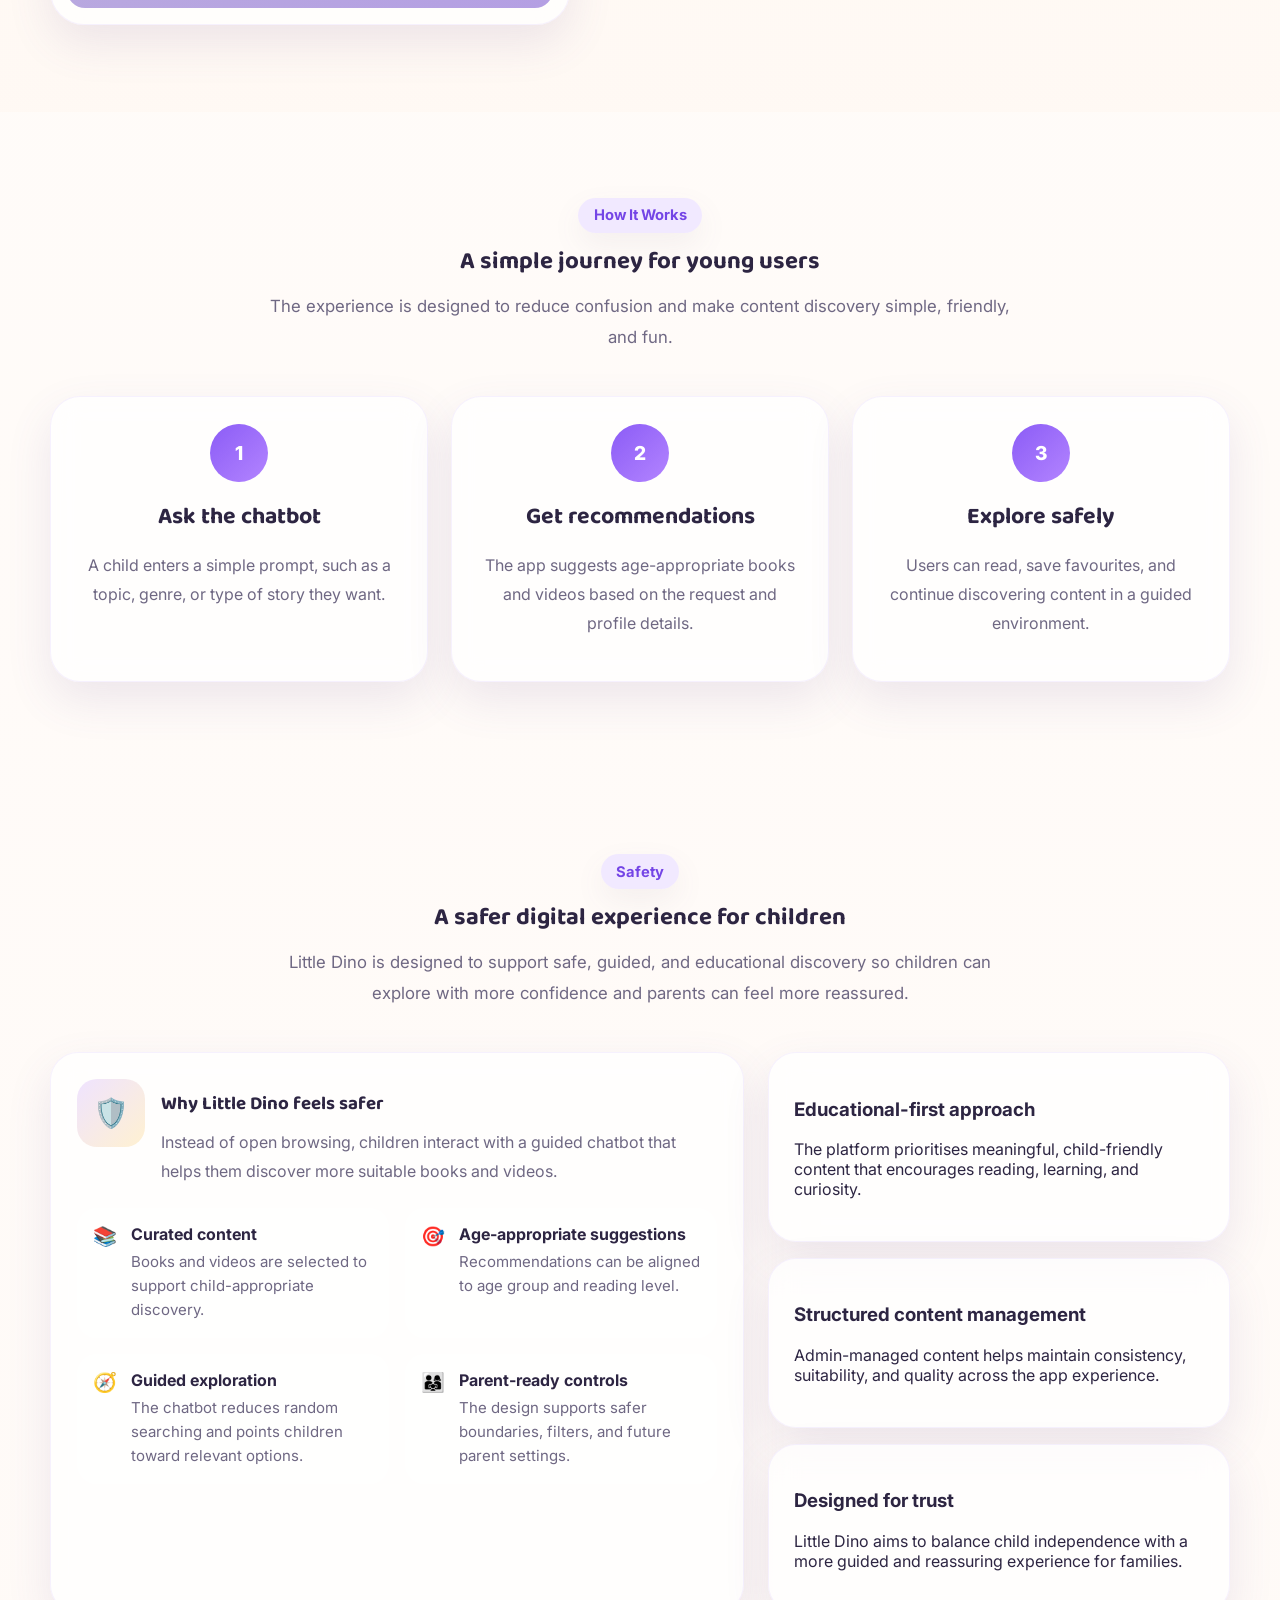
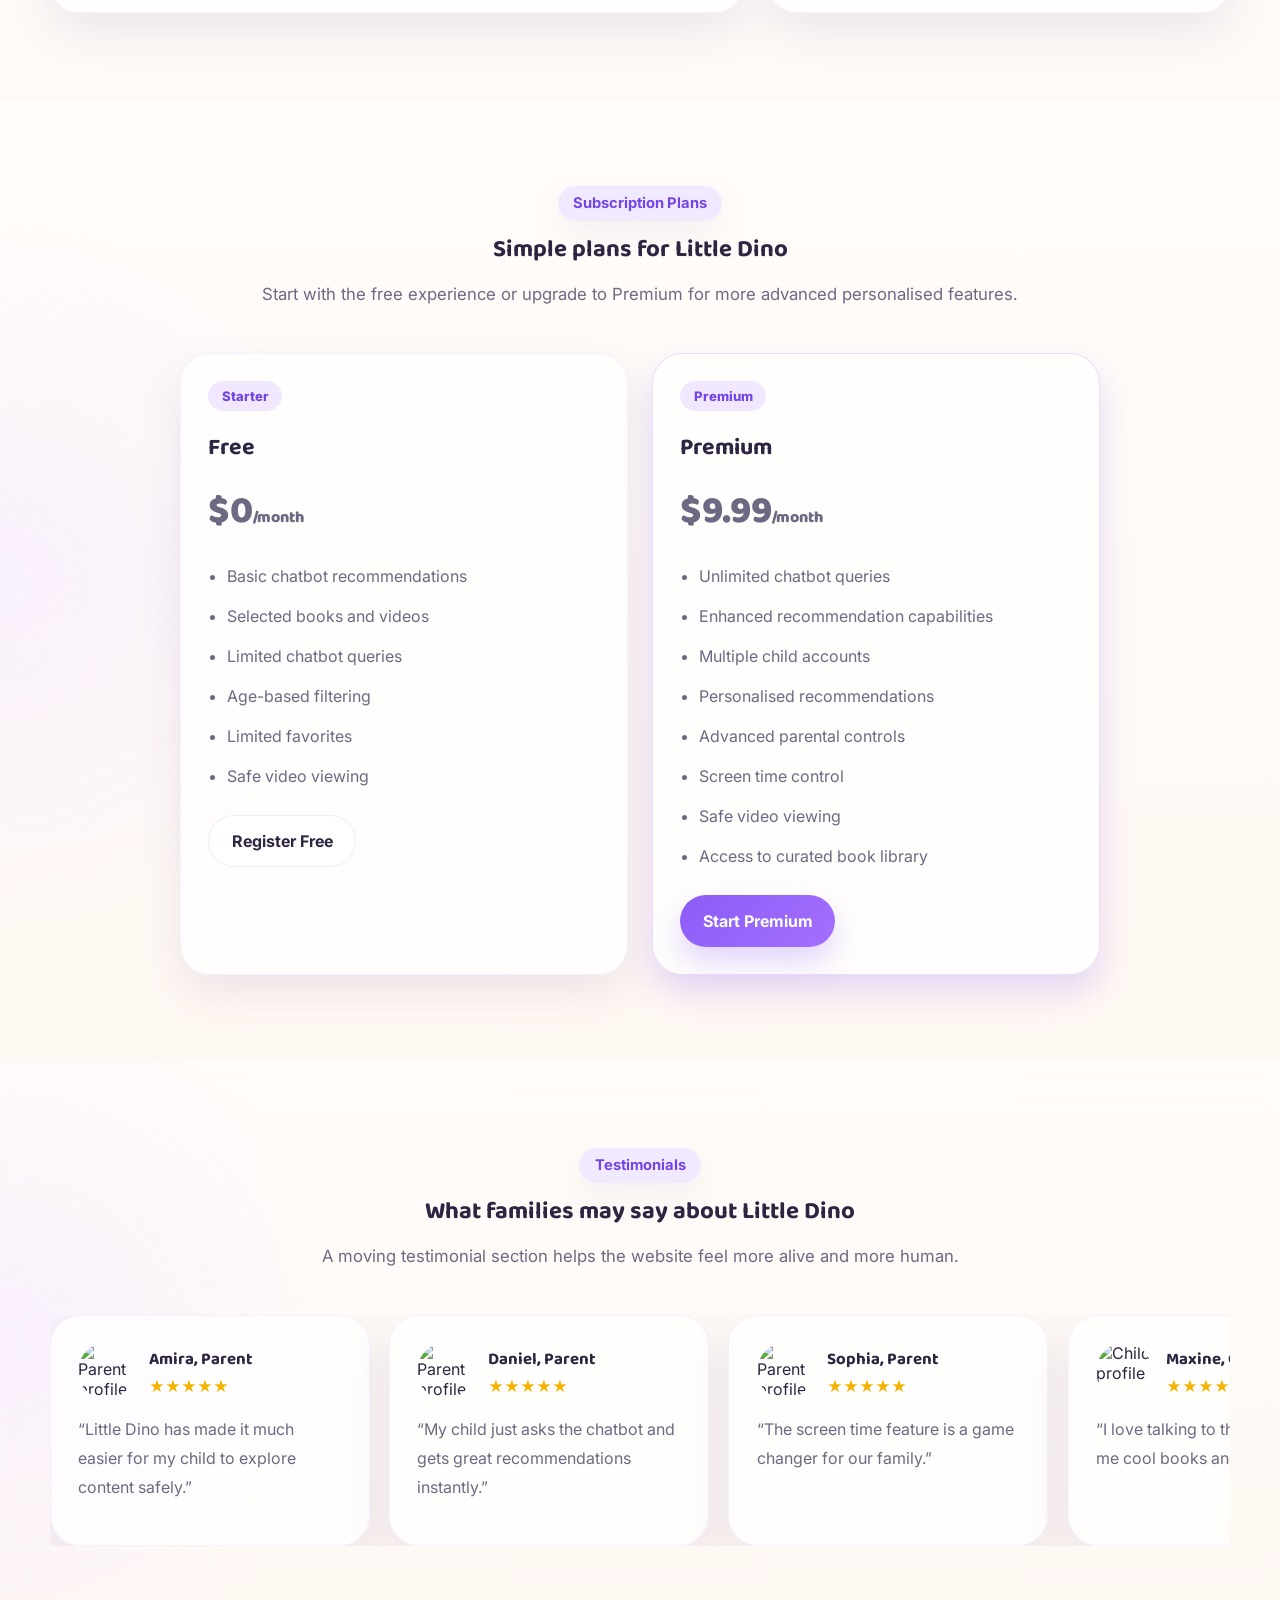
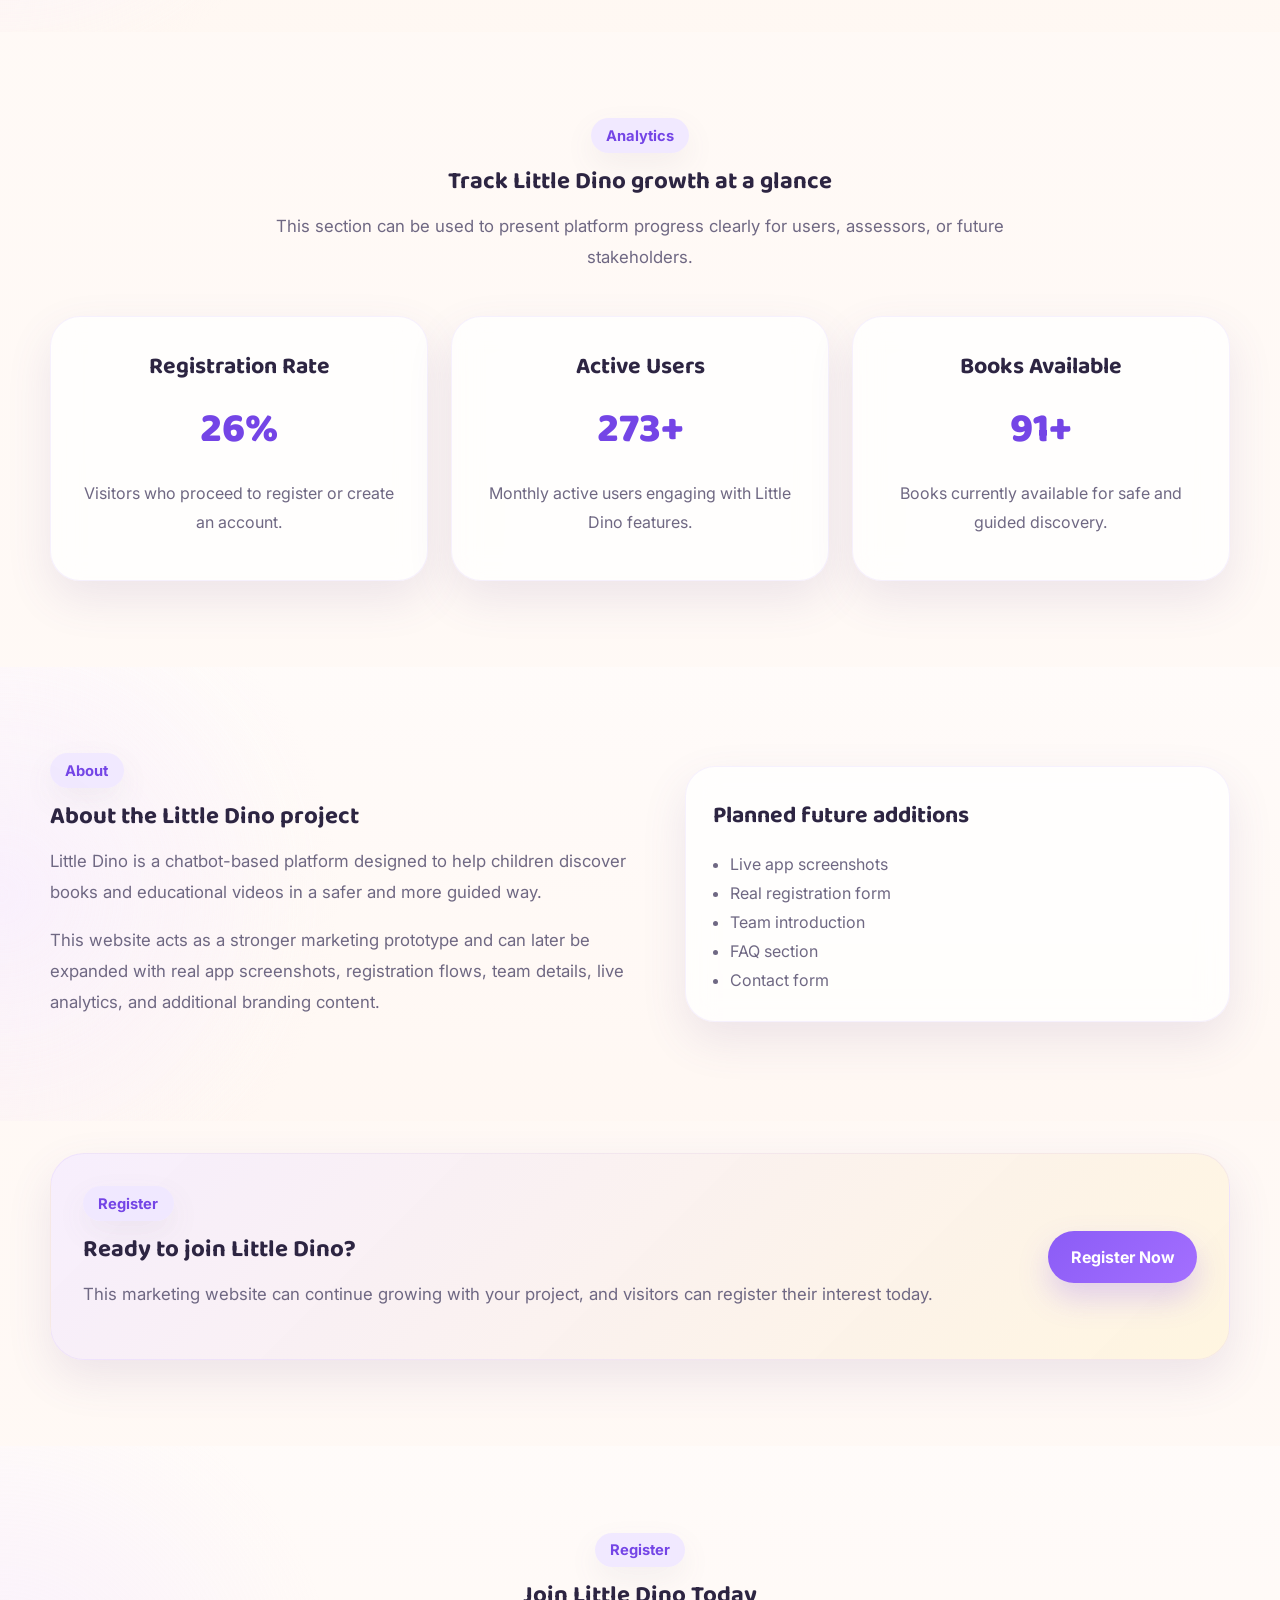
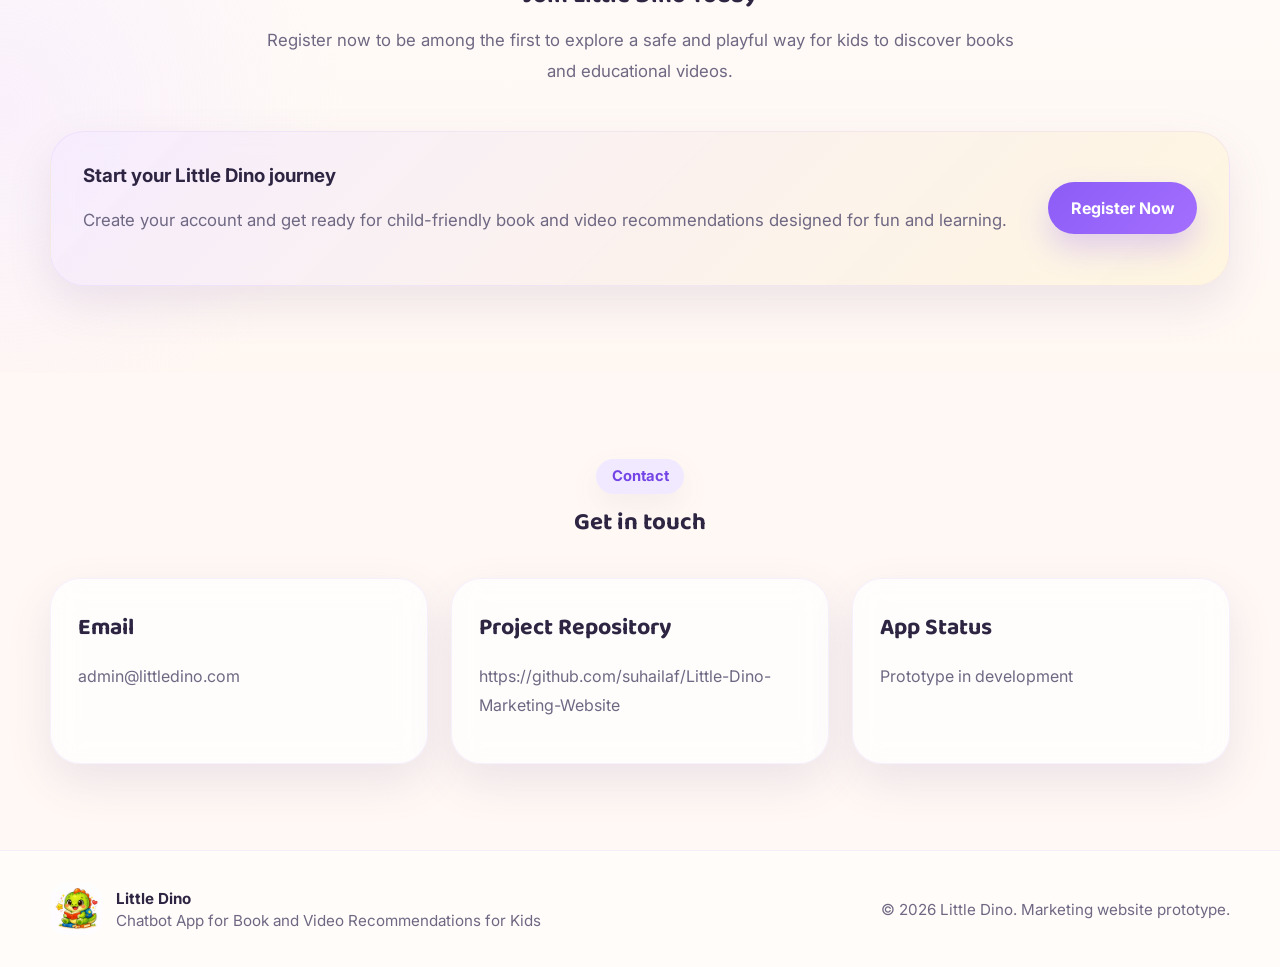
==== commit 58ff31cc: "Update chatbot demo instructions and text" ====
--- a/index.html
+++ b/index.html
@@ -3,6 +3,7 @@
 <head>
   <meta charset="UTF-8" />
   <meta name="viewport" content="width=device-width, initial-scale=1.0" />
+
   <title>Little Dino | Safe Book & Video Recommendations for Kids</title>
   <meta
     name="description"
@@ -170,8 +171,8 @@
           <span class="tag">Inside the App</span>
           <h2>A closer look at the Little Dino experience</h2>
           <p>
-            Try the interactive chatbot demo below. Choose a topic, then press the arrow
-            to move through each chat step.
+            Try the interactive chatbot demo below. Click a topic and Little Dino
+            will automatically reply with a matching book and video.
           </p>
         </div>
 
@@ -193,18 +194,18 @@
                 <button class="demo-chip" data-demo="sharks">🦈 sharks</button>
                 <button class="demo-chip" data-demo="space">🚀 space</button>
                 <button class="demo-chip" data-demo="dinosaurs">🦕 dinosaurs</button>
-                <button class="demo-chip" data-demo="bedtime">🌙 bedtime</button>
+                <button class="demo-chip" data-demo="bedtime">🌙 bedtime story</button>
               </div>
 
               <div class="demo-helper-text" id="demoHelperText">
-                Choose a topic above, then press the arrow to start.
+                Tap a topic above to watch the chatbot respond automatically.
               </div>
 
               <div class="demo-chat-window" id="demoChatWindow">
                 <div class="app-message app-message-bot demo-new">
                   Hi! I’m Little Dino 🦕
                   <br />
-                  Pick a topic above and I’ll show you how I recommend books and videos.
+                  Tap a topic above and I’ll show you how I recommend books and videos.
                 </div>
               </div>
 
@@ -242,7 +243,7 @@
 
               <div class="app-input-bar demo-input-bar">
                 <span id="demoInputText">Ask Little Dino for a story...</span>
-                <button type="button" class="app-send-btn" id="demoSendBtn">➜</button>
+                <button type="button" class="app-send-btn" id="demoSendBtn" disabled>➜</button>
               </div>
             </div>
 
@@ -257,7 +258,7 @@
           <div class="app-side-info">
             <div class="about-panel glass-card">
               <h3>Interactive demo</h3>
-              <p>Visitors can click different interests and step through the chatbot demo inside the app.</p>
+              <p>Visitors can click different interests and instantly see how the chatbot responds inside the app.</p>
             </div>
 
             <div class="about-panel glass-card">
@@ -267,7 +268,7 @@
 
             <div class="about-panel glass-card">
               <h3>Feels like a real chat</h3>
-              <p>Typing indicators, message bubbles, and step-by-step progression make the demo feel realistic.</p>
+              <p>Typing indicators, animated bubbles, and changing input text make the demo feel closer to a real mobile chatbot.</p>
             </div>
 
             <div class="about-panel glass-card">
--- a/styles.css
+++ b/styles.css
@@ -20,13 +20,8 @@
   --container: 1180px;
 }
 
-* {
-  box-sizing: border-box;
-}
-
-html {
-  scroll-behavior: smooth;
-}
+* { box-sizing: border-box; }
+html { scroll-behavior: smooth; }
 
 body {
   margin: 0;
@@ -40,15 +35,8 @@
   position: relative;
 }
 
-img {
-  max-width: 100%;
-  display: block;
-}
-
-a {
-  color: inherit;
-  text-decoration: none;
-}
+img { max-width: 100%; display: block; }
+a { color: inherit; text-decoration: none; }
 
 .site-header,
 main,
@@ -148,79 +136,25 @@
   filter: blur(0.2px);
 }
 
-.shape-book {
-  top: 12%;
-  left: 8%;
-  animation: driftOne 18s infinite;
-}
-
-.shape-star {
-  top: 20%;
-  right: 10%;
-  animation: driftTwo 22s infinite;
-}
-
-.shape-heart {
-  top: 52%;
-  left: 6%;
-  animation: driftThree 20s infinite;
-}
-
-.shape-video {
-  top: 62%;
-  right: 8%;
-  animation: driftFour 24s infinite;
-}
-
-.shape-dino {
-  bottom: 14%;
-  left: 20%;
-  animation: driftFive 19s infinite;
-}
-
-.shape-spark {
-  bottom: 18%;
-  right: 18%;
-  animation: driftSix 21s infinite;
-}
-
-.shape-moon {
-  top: 75%;
-  left: 42%;
-  animation: driftTwo 25s infinite;
-}
-
-.shape-rainbow {
-  top: 35%;
-  left: 82%;
-  animation: driftThree 23s infinite;
-}
+.shape-book { top: 12%; left: 8%; animation: driftOne 18s infinite; }
+.shape-star { top: 20%; right: 10%; animation: driftTwo 22s infinite; }
+.shape-heart { top: 52%; left: 6%; animation: driftThree 20s infinite; }
+.shape-video { top: 62%; right: 8%; animation: driftFour 24s infinite; }
+.shape-dino { bottom: 14%; left: 20%; animation: driftFive 19s infinite; }
+.shape-spark { bottom: 18%; right: 18%; animation: driftSix 21s infinite; }
+.shape-moon { top: 75%; left: 42%; animation: driftTwo 25s infinite; }
+.shape-rainbow { top: 35%; left: 82%; animation: driftThree 23s infinite; }
 
 @keyframes sparkleFloat {
-  0% {
-    transform: translateY(0px) scale(0.8);
-    opacity: 0;
-  }
-  15% {
-    opacity: 0.9;
-  }
-  50% {
-    transform: translateY(-30px) scale(1);
-    opacity: 0.7;
-  }
-  100% {
-    transform: translateY(-65px) scale(0.8);
-    opacity: 0;
-  }
+  0% { transform: translateY(0px) scale(0.8); opacity: 0; }
+  15% { opacity: 0.9; }
+  50% { transform: translateY(-30px) scale(1); opacity: 0.7; }
+  100% { transform: translateY(-65px) scale(0.8); opacity: 0; }
 }
 
 @keyframes floatOrb {
-  0%, 100% {
-    transform: translateY(0px) translateX(0px);
-  }
-  50% {
-    transform: translateY(-28px) translateX(20px);
-  }
+  0%, 100% { transform: translateY(0px) translateX(0px); }
+  50% { transform: translateY(-28px) translateX(20px); }
 }
 
 @keyframes driftOne {
@@ -304,10 +238,7 @@
   box-shadow: var(--shadow);
 }
 
-.brand-text {
-  display: flex;
-  flex-direction: column;
-}
+.brand-text { display: flex; flex-direction: column; }
 
 .brand-title {
   font-family: "Baloo 2", sans-serif;
@@ -334,9 +265,7 @@
   transition: 0.22s ease;
 }
 
-.nav-links a:hover {
-  color: var(--primary-dark);
-}
+.nav-links a:hover { color: var(--primary-dark); }
 
 .nav-cta {
   padding: 0.82rem 1.25rem;
@@ -429,9 +358,7 @@
   cursor: pointer;
 }
 
-.btn:hover {
-  transform: translateY(-2px);
-}
+.btn:hover { transform: translateY(-2px); }
 
 .btn-primary {
   background: linear-gradient(135deg, var(--primary), #a46fff);
@@ -439,9 +366,7 @@
   box-shadow: 0 15px 30px rgba(139, 92, 246, 0.25);
 }
 
-.btn-primary:hover {
-  box-shadow: var(--shadow-strong);
-}
+.btn-primary:hover { box-shadow: var(--shadow-strong); }
 
 .btn-secondary {
   background: rgba(255, 255, 255, 0.88);
@@ -463,10 +388,7 @@
   box-shadow: var(--shadow);
 }
 
-.highlight-card strong {
-  display: block;
-  margin-bottom: 0.35rem;
-}
+.highlight-card strong { display: block; margin-bottom: 0.35rem; }
 
 .highlight-card span {
   color: var(--muted);
@@ -495,23 +417,14 @@
   background: linear-gradient(180deg, #fef9ff 0%, #fffdf4 100%);
 }
 
-.floating-card {
-  animation: cardFloat 6s ease-in-out infinite;
-}
+.floating-card { animation: cardFloat 6s ease-in-out infinite; }
 
 @keyframes cardFloat {
-  0%, 100% {
-    transform: translateY(0px);
-  }
-  50% {
-    transform: translateY(-12px);
-  }
-}
-
-.dino-logo-wrap {
-  position: relative;
-  overflow: visible;
-}
+  0%, 100% { transform: translateY(0px); }
+  50% { transform: translateY(-12px); }
+}
+
+.dino-logo-wrap { position: relative; overflow: visible; }
 
 .moving-dino-logo {
   animation: dinoFloatAround 10s ease-in-out infinite;
@@ -520,21 +433,11 @@
 }
 
 @keyframes dinoFloatAround {
-  0%, 100% {
-    transform: translate(0px, 0px) rotate(0deg) scale(1);
-  }
-  20% {
-    transform: translate(18px, -10px) rotate(4deg) scale(1.02);
-  }
-  40% {
-    transform: translate(-14px, -24px) rotate(-5deg) scale(1.04);
-  }
-  60% {
-    transform: translate(20px, 12px) rotate(3deg) scale(1.01);
-  }
-  80% {
-    transform: translate(-12px, 14px) rotate(-3deg) scale(0.99);
-  }
+  0%, 100% { transform: translate(0px, 0px) rotate(0deg) scale(1); }
+  20% { transform: translate(18px, -10px) rotate(4deg) scale(1.02); }
+  40% { transform: translate(-14px, -24px) rotate(-5deg) scale(1.04); }
+  60% { transform: translate(20px, 12px) rotate(3deg) scale(1.01); }
+  80% { transform: translate(-12px, 14px) rotate(-3deg) scale(0.99); }
 }
 
 .floating-pill {
@@ -548,20 +451,9 @@
   font-size: 0.95rem;
 }
 
-.floating-pill-1 {
-  top: 10%;
-  right: 4%;
-}
-
-.floating-pill-2 {
-  bottom: 18%;
-  left: 0;
-}
-
-.floating-pill-3 {
-  top: 56%;
-  right: -2%;
-}
+.floating-pill-1 { top: 10%; right: 4%; }
+.floating-pill-2 { bottom: 18%; left: 0; }
+.floating-pill-3 { top: 56%; right: -2%; }
 
 .section {
   padding: 5.4rem 0;
@@ -588,21 +480,10 @@
   gap: 1.4rem;
 }
 
-.cards-grid {
-  grid-template-columns: repeat(3, 1fr);
-}
-
-.steps-grid {
-  grid-template-columns: repeat(3, 1fr);
-}
-
-.contact-grid {
-  grid-template-columns: repeat(3, 1fr);
-}
-
-.analytics-grid {
-  grid-template-columns: repeat(3, 1fr);
-}
+.cards-grid { grid-template-columns: repeat(3, 1fr); }
+.steps-grid { grid-template-columns: repeat(3, 1fr); }
+.contact-grid { grid-template-columns: repeat(3, 1fr); }
+.analytics-grid { grid-template-columns: repeat(3, 1fr); }
 
 .feature-card,
 .step-card,
@@ -686,9 +567,7 @@
   line-height: 1.8;
 }
 
-.step-card {
-  text-align: center;
-}
+.step-card { text-align: center; }
 
 .step-number {
   width: 58px;
@@ -790,7 +669,7 @@
   display: flex;
   flex-wrap: wrap;
   gap: 0.65rem;
-  margin-bottom: 1rem;
+  margin-bottom: 0.9rem;
 }
 
 .demo-chip {
@@ -815,6 +694,12 @@
   color: #5d3fe4;
 }
 
+.demo-helper-text {
+  color: rgba(255, 255, 255, 0.85);
+  font-size: 0.9rem;
+  margin-bottom: 0.9rem;
+}
+
 .demo-chat-window {
   background: linear-gradient(180deg, rgba(255,255,255,0.03), rgba(255,255,255,0.01));
   border: 1px solid rgba(255,255,255,0.08);
@@ -829,10 +714,7 @@
   scrollbar-width: thin;
 }
 
-.demo-chat-window::-webkit-scrollbar {
-  width: 6px;
-}
-
+.demo-chat-window::-webkit-scrollbar { width: 6px; }
 .demo-chat-window::-webkit-scrollbar-thumb {
   background: rgba(255,255,255,0.18);
   border-radius: 999px;
@@ -866,14 +748,8 @@
 }
 
 @keyframes fadeInMessage {
-  from {
-    opacity: 0;
-    transform: translateY(8px);
-  }
-  to {
-    opacity: 1;
-    transform: translateY(0);
-  }
+  from { opacity: 0; transform: translateY(8px); }
+  to { opacity: 1; transform: translateY(0); }
 }
 
 .demo-typing {
@@ -893,23 +769,12 @@
   animation: typingBounce 1.2s infinite ease-in-out;
 }
 
-.demo-typing span:nth-child(2) {
-  animation-delay: 0.15s;
-}
-
-.demo-typing span:nth-child(3) {
-  animation-delay: 0.3s;
-}
+.demo-typing span:nth-child(2) { animation-delay: 0.15s; }
+.demo-typing span:nth-child(3) { animation-delay: 0.3s; }
 
 @keyframes typingBounce {
-  0%, 80%, 100% {
-    transform: scale(0.7);
-    opacity: 0.5;
-  }
-  40% {
-    transform: scale(1);
-    opacity: 1;
-  }
+  0%, 80%, 100% { transform: scale(0.7); opacity: 0.5; }
+  40% { transform: scale(1); opacity: 1; }
 }
 
 .demo-recommendation-row {
@@ -921,9 +786,7 @@
   transition: opacity 0.35s ease, transform 0.35s ease;
 }
 
-.demo-recommendation-row.active {
-  opacity: 1;
-}
+.demo-recommendation-row.active { opacity: 1; }
 
 .recommendation-card {
   background: rgba(255, 255, 255, 0.94);
@@ -939,9 +802,7 @@
   transition: transform 0.35s ease, box-shadow 0.35s ease;
 }
 
-.demo-recommendation-row.active .demo-card {
-  transform: translateY(0);
-}
+.demo-recommendation-row.active .demo-card { transform: translateY(0); }
 
 .recommendation-badge {
   position: absolute;
@@ -956,9 +817,7 @@
   z-index: 2;
 }
 
-.video-badge {
-  background: #ff9800;
-}
+.video-badge { background: #ff9800; }
 
 .recommendation-image {
   width: 100%;
@@ -967,9 +826,7 @@
   background: #f4f4f4;
 }
 
-.recommendation-content {
-  padding: 1rem;
-}
+.recommendation-content { padding: 1rem; }
 
 .recommendation-content h4 {
   margin: 0 0 0.5rem;
@@ -1022,12 +879,8 @@
 }
 
 @keyframes blinkCursor {
-  0%, 49% {
-    opacity: 1;
-  }
-  50%, 100% {
-    opacity: 0;
-  }
+  0%, 49% { opacity: 1; }
+  50%, 100% { opacity: 0; }
 }
 
 .app-send-btn {
@@ -1040,16 +893,11 @@
   font-size: 1.1rem;
   font-weight: 800;
   cursor: pointer;
-  transition: transform 0.2s ease;
-}
-
-.demo-status-thinking {
-  color: rgba(255, 255, 255, 0.9);
-}
-
-.demo-status-ready {
-  color: rgba(255, 255, 255, 0.95);
-}
+  transition: transform 0.2s ease, opacity 0.2s ease;
+}
+
+.demo-status-thinking { color: rgba(255, 255, 255, 0.9); }
+.demo-status-ready { color: rgba(255, 255, 255, 0.95); }
 
 .app-bottom-nav {
   display: grid;
@@ -1133,9 +981,7 @@
   background: rgba(255, 255, 255, 0.55);
 }
 
-.safety-feature-icon {
-  font-size: 1.2rem;
-}
+.safety-feature-icon { font-size: 1.2rem; }
 
 .safety-feature-item h4 {
   margin: 0 0 0.35rem;
@@ -1165,9 +1011,7 @@
   margin: 0 auto;
 }
 
-.plan-card {
-  position: relative;
-}
+.plan-card { position: relative; }
 
 .featured-plan {
   transform: scale(1.02);
@@ -1204,9 +1048,7 @@
   margin: 1rem 0 1.5rem;
 }
 
-.plan-list li {
-  margin-bottom: 0.7rem;
-}
+.plan-list li { margin-bottom: 0.7rem; }
 
 .testimonial-slider-wrapper {
   overflow: hidden;
@@ -1252,17 +1094,11 @@
 }
 
 @keyframes scrollTestimonials {
-  0% {
-    transform: translateX(0);
-  }
-  100% {
-    transform: translateX(-50%);
-  }
-}
-
-.analytics-card {
-  text-align: center;
-}
+  0% { transform: translateX(0); }
+  100% { transform: translateX(-50%); }
+}
+
+.analytics-card { text-align: center; }
 
 .analytics-value {
   font-size: 2.6rem;
@@ -1272,9 +1108,7 @@
   color: var(--primary-dark);
 }
 
-.cta-section {
-  padding-top: 2rem;
-}
+.cta-section { padding-top: 2rem; }
 
 .cta-box {
   border-radius: 34px;
@@ -1316,14 +1150,8 @@
   border-radius: 16px;
 }
 
-.footer-brand strong {
-  display: block;
-  color: var(--text);
-}
-
-.footer-brand p {
-  margin: 0.15rem 0 0;
-}
+.footer-brand strong { display: block; color: var(--text); }
+.footer-brand p { margin: 0.15rem 0 0; }
 
 .reveal {
   opacity: 0;
@@ -1355,13 +1183,8 @@
     grid-template-columns: 1fr;
   }
 
-  .hero {
-    padding-top: 4.6rem;
-  }
-
-  .hero-visual {
-    min-height: 420px;
-  }
+  .hero { padding-top: 4.6rem; }
+  .hero-visual { min-height: 420px; }
 
   .cta-box,
   .footer-content {
@@ -1369,9 +1192,7 @@
     align-items: flex-start;
   }
 
-  .featured-plan {
-    transform: none;
-  }
+  .featured-plan { transform: none; }
 }
 
 @media (max-width: 768px) {
@@ -1389,18 +1210,9 @@
     min-width: 220px;
   }
 
-  .nav-links.show {
-    display: flex;
-  }
-
-  .menu-toggle {
-    display: inline-grid;
-    place-items: center;
-  }
-
-  .hero h1 {
-    max-width: 100%;
-  }
+  .nav-links.show { display: flex; }
+  .menu-toggle { display: inline-grid; place-items: center; }
+  .hero h1 { max-width: 100%; }
 
   .moving-card {
     min-width: 280px;
@@ -1412,9 +1224,7 @@
     opacity: 0.1;
   }
 
-  .moving-dino-logo {
-    animation-duration: 10s;
-  }
+  .moving-dino-logo { animation-duration: 10s; }
 }
 
 @media (max-width: 560px) {
@@ -1422,37 +1232,14 @@
     width: min(var(--container), calc(100% - 1.25rem));
   }
 
-  .brand-subtitle {
-    display: none;
-  }
-
-  .hero-highlights {
-    grid-template-columns: 1fr;
-  }
-
-  .demo-recommendation-row {
-    grid-template-columns: 1fr;
-  }
-
-  .app-bottom-nav {
-    grid-template-columns: repeat(2, 1fr);
-  }
-
-  .plan-price {
-    font-size: 2rem;
-  }
-
-  .app-chat-area {
-    min-height: auto;
-  }
-
-  .demo-chat-window {
-    max-height: 300px;
-  }
-
-  .demo-quick-prompts {
-    gap: 0.5rem;
-  }
+  .brand-subtitle { display: none; }
+  .hero-highlights { grid-template-columns: 1fr; }
+  .demo-recommendation-row { grid-template-columns: 1fr; }
+  .app-bottom-nav { grid-template-columns: repeat(2, 1fr); }
+  .plan-price { font-size: 2rem; }
+  .app-chat-area { min-height: auto; }
+  .demo-chat-window { max-height: 300px; }
+  .demo-quick-prompts { gap: 0.5rem; }
 
   .demo-chip {
     font-size: 0.85rem;
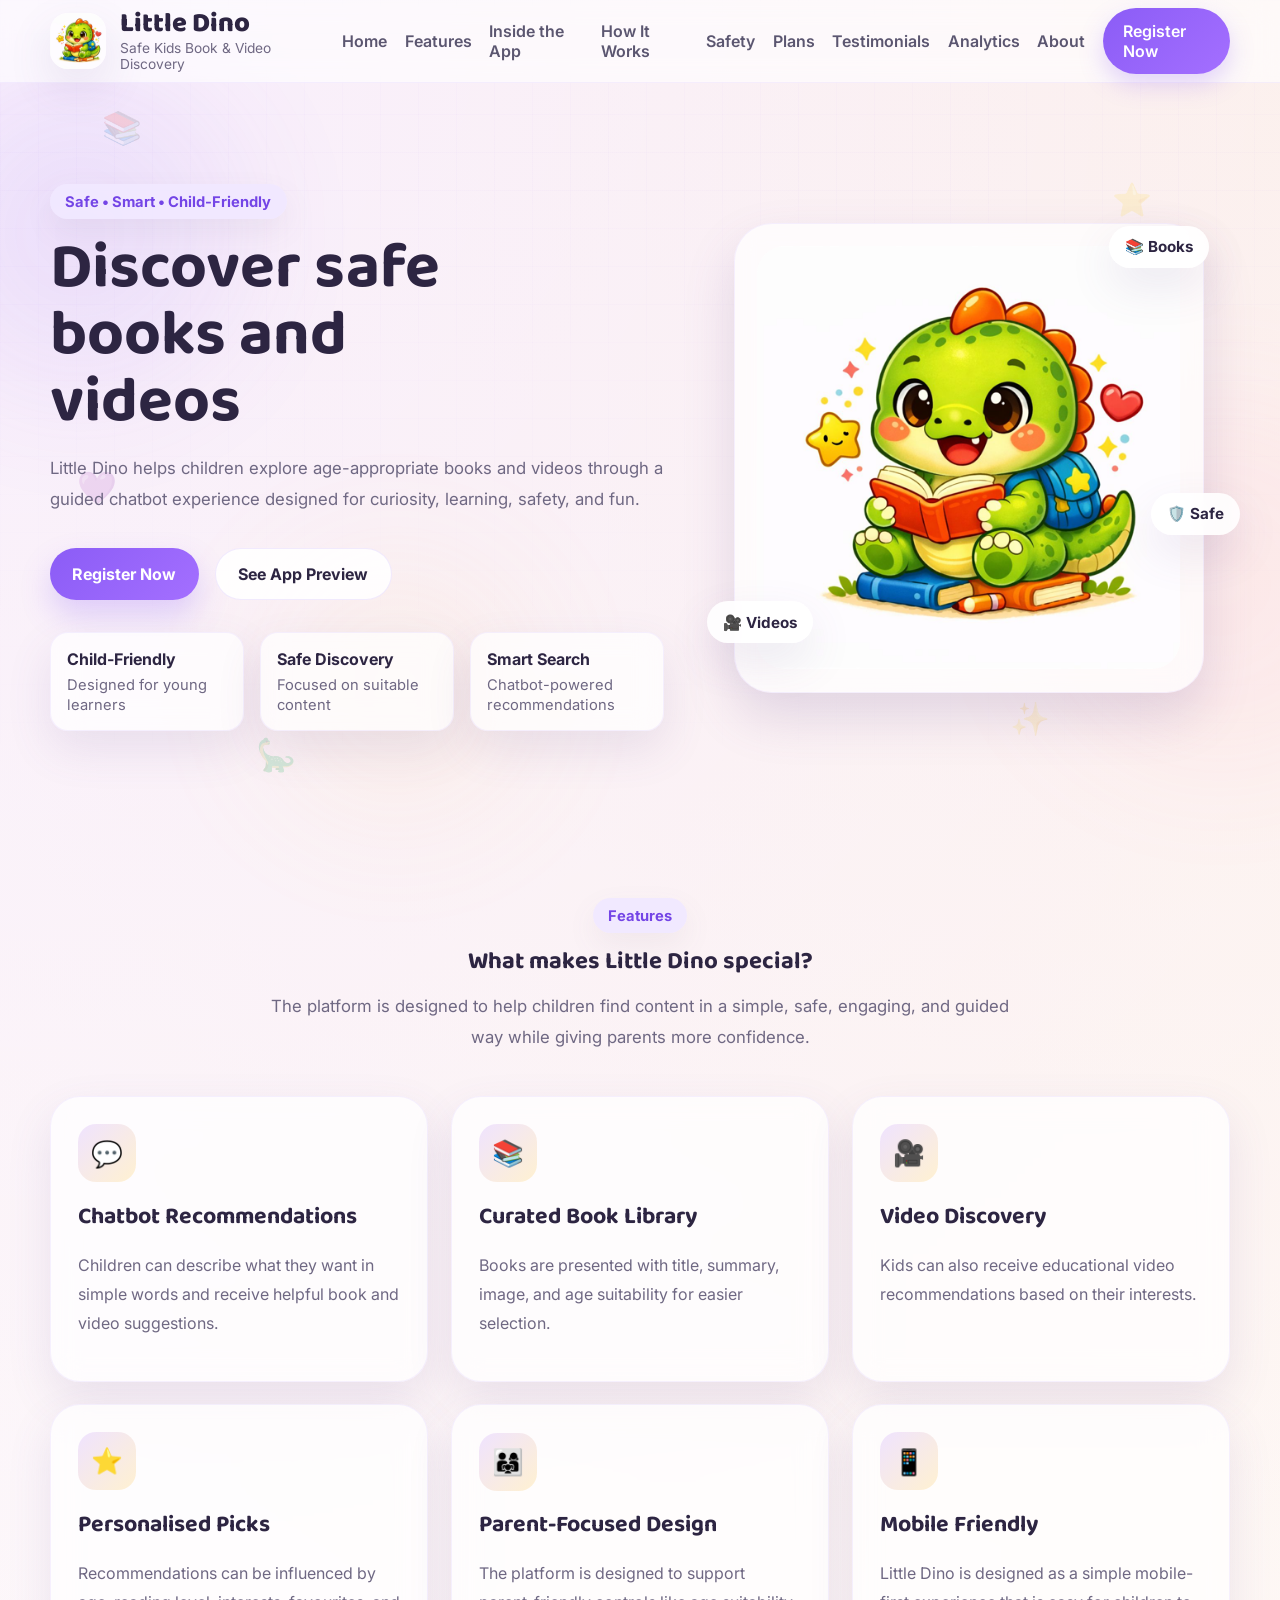
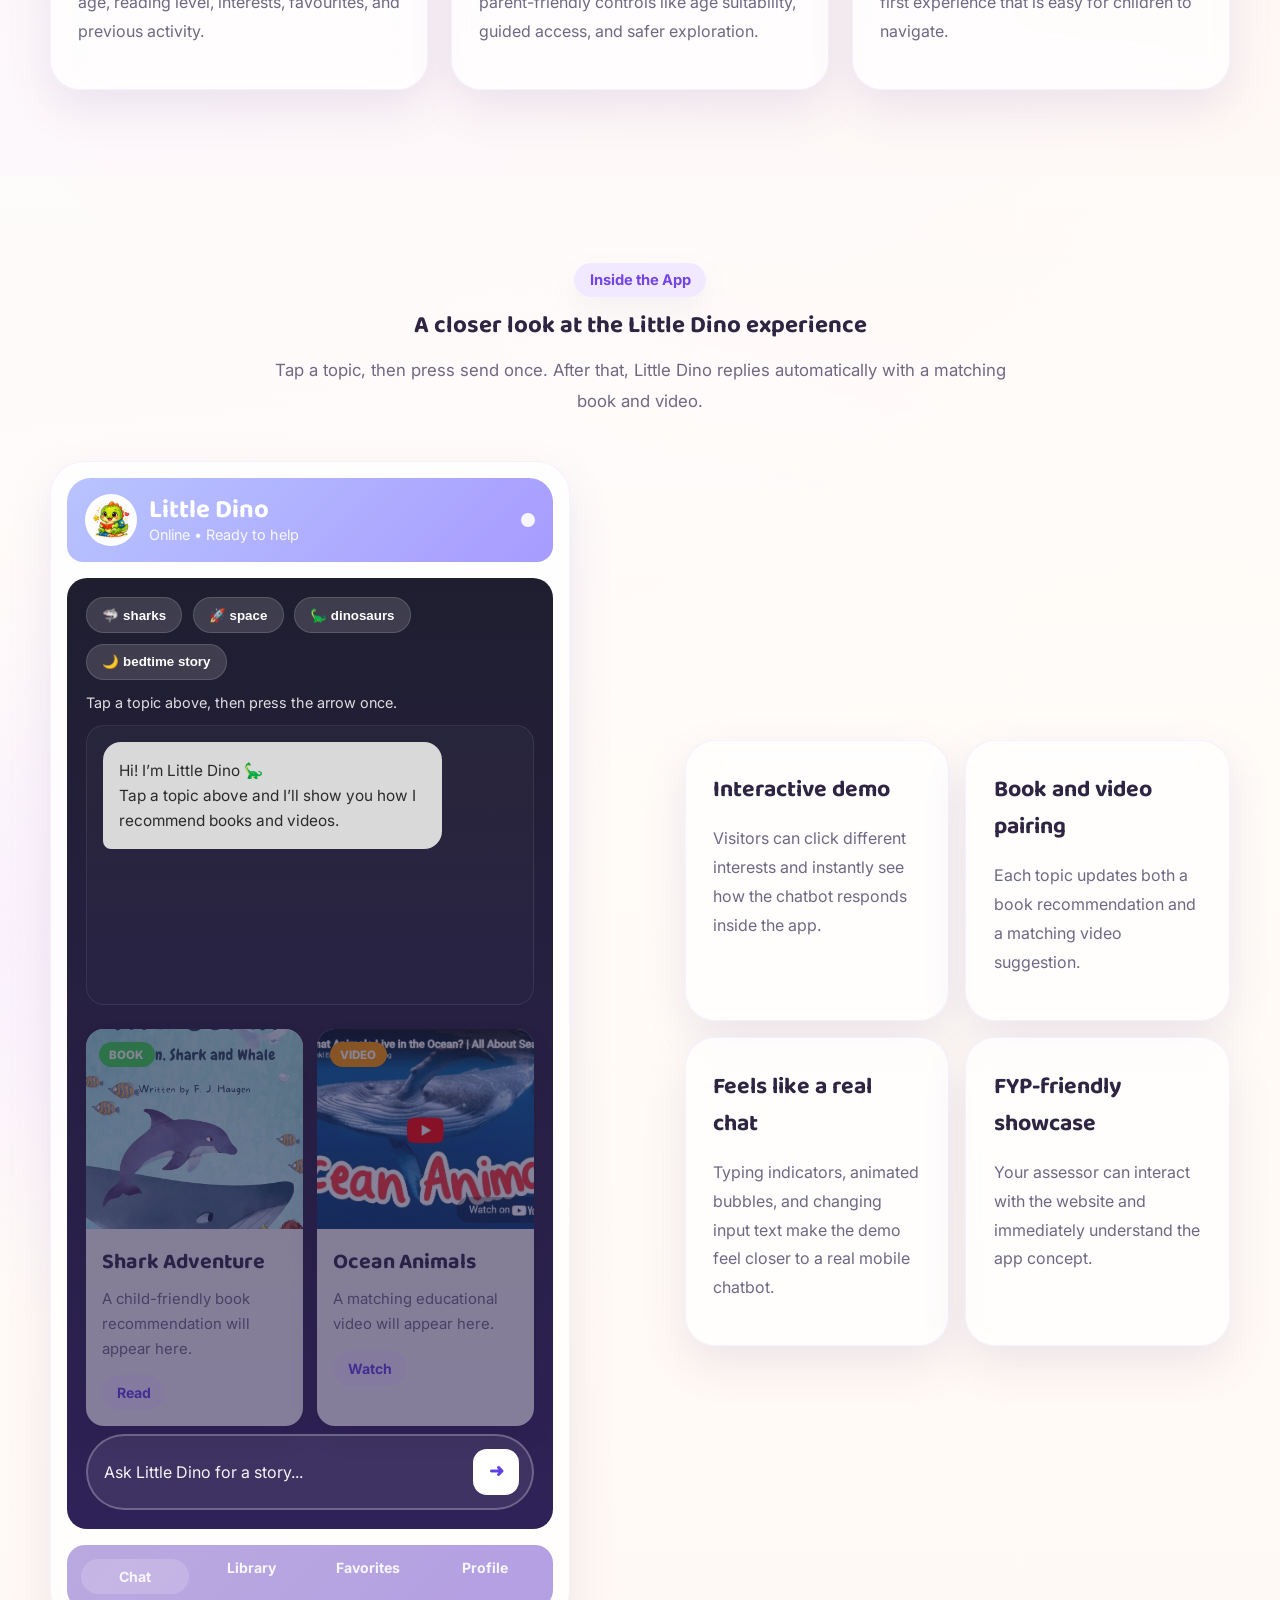
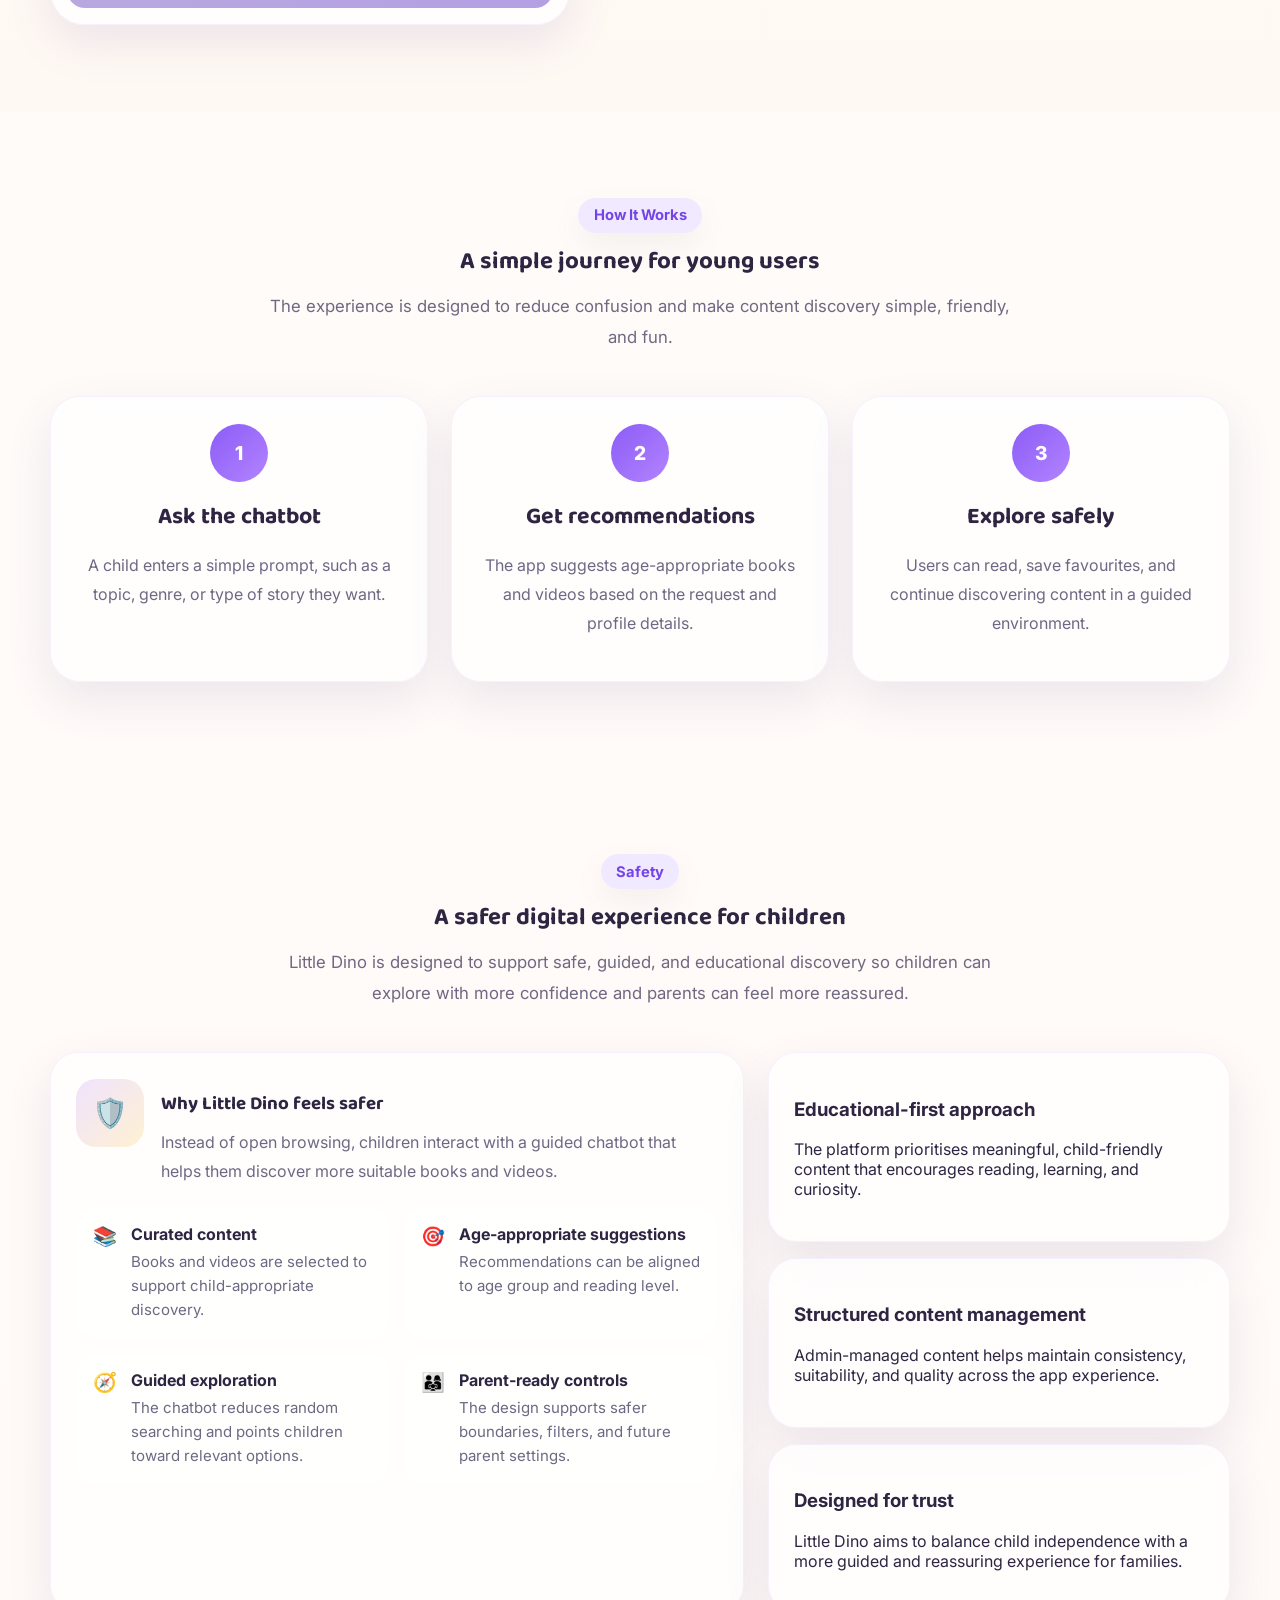
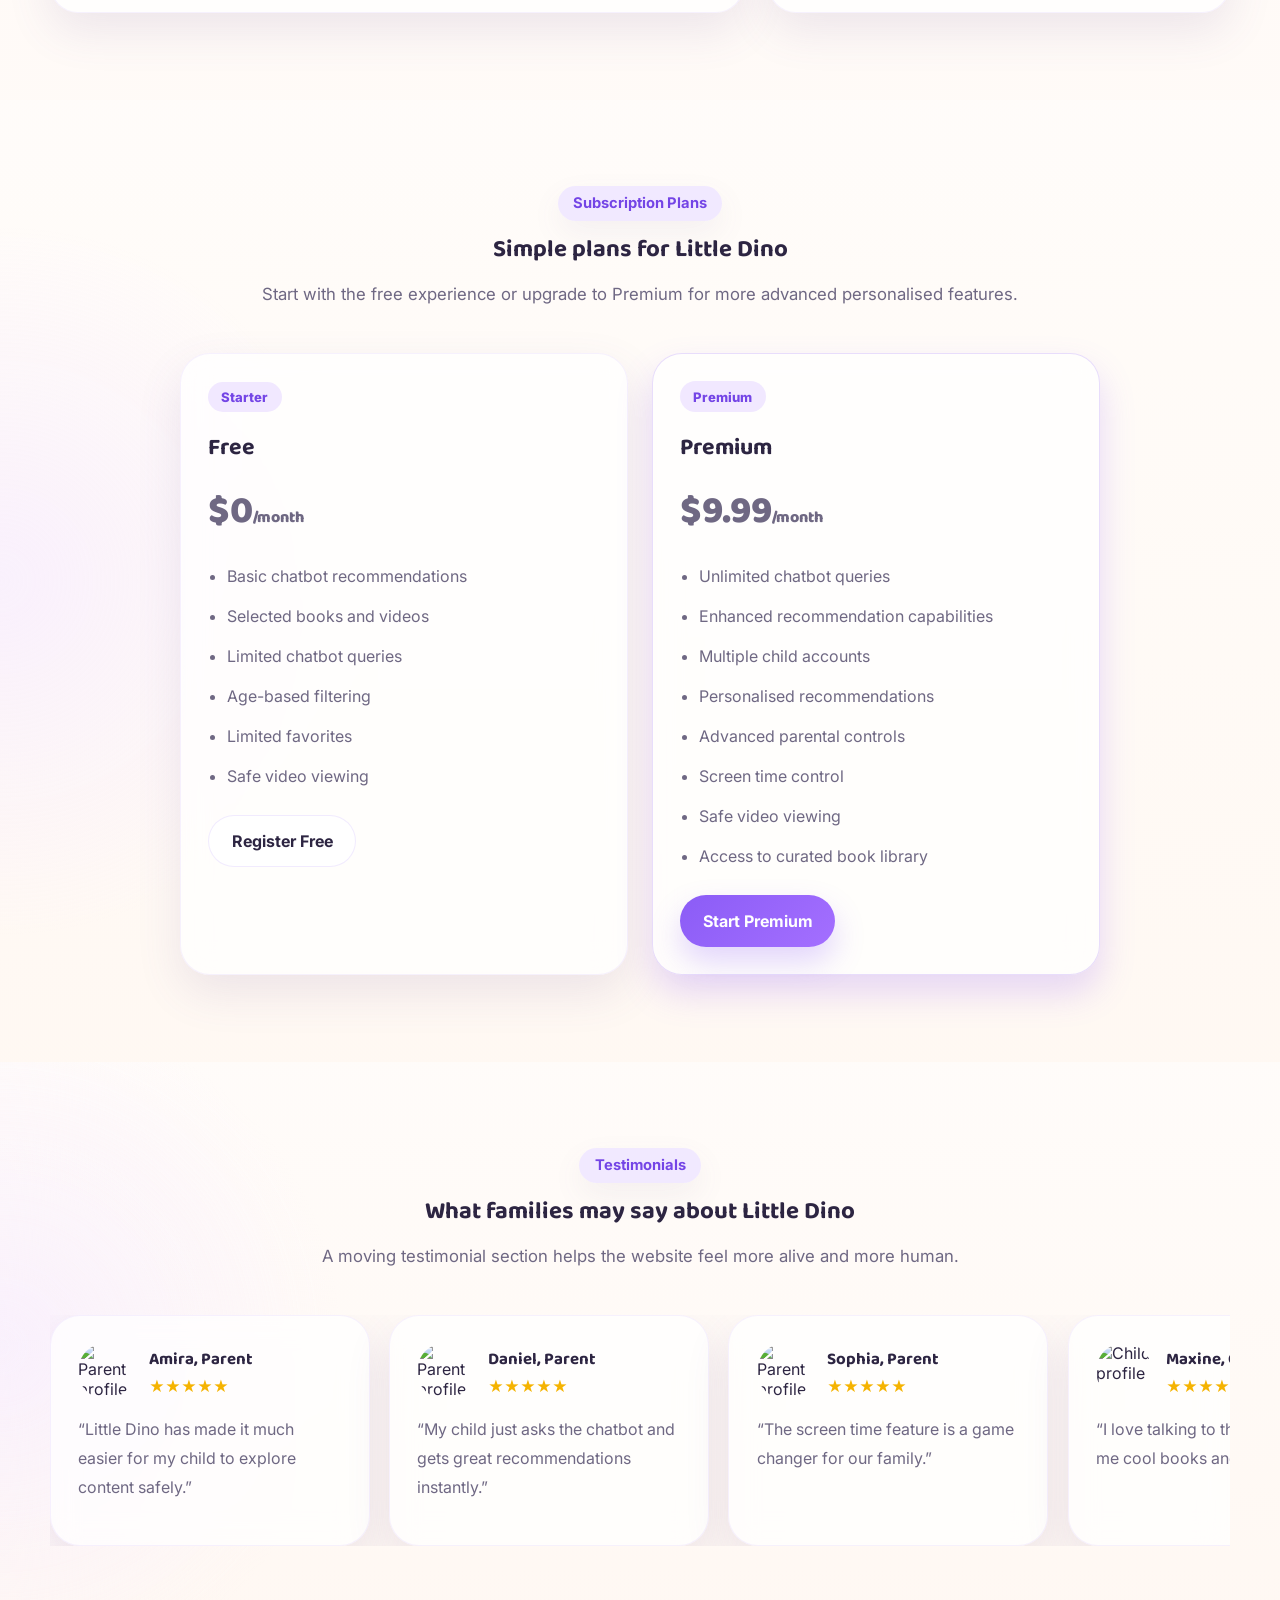
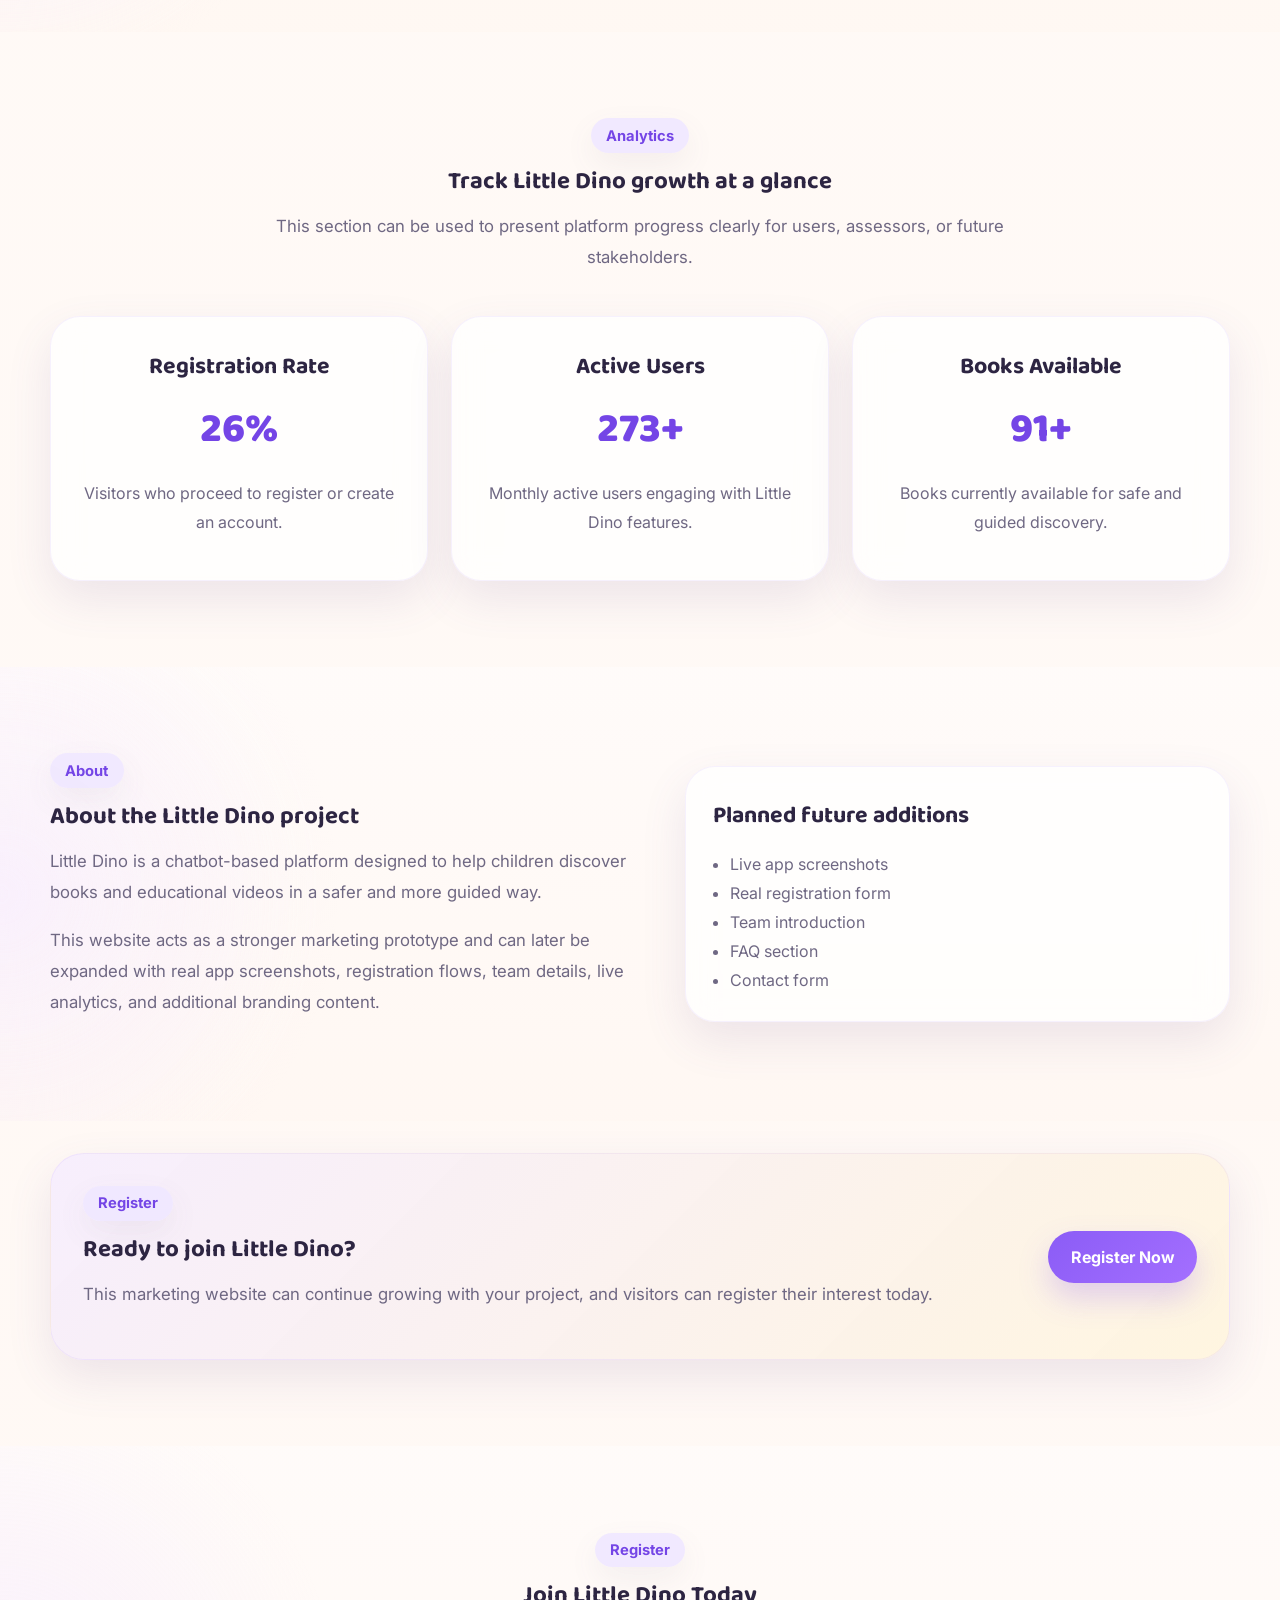
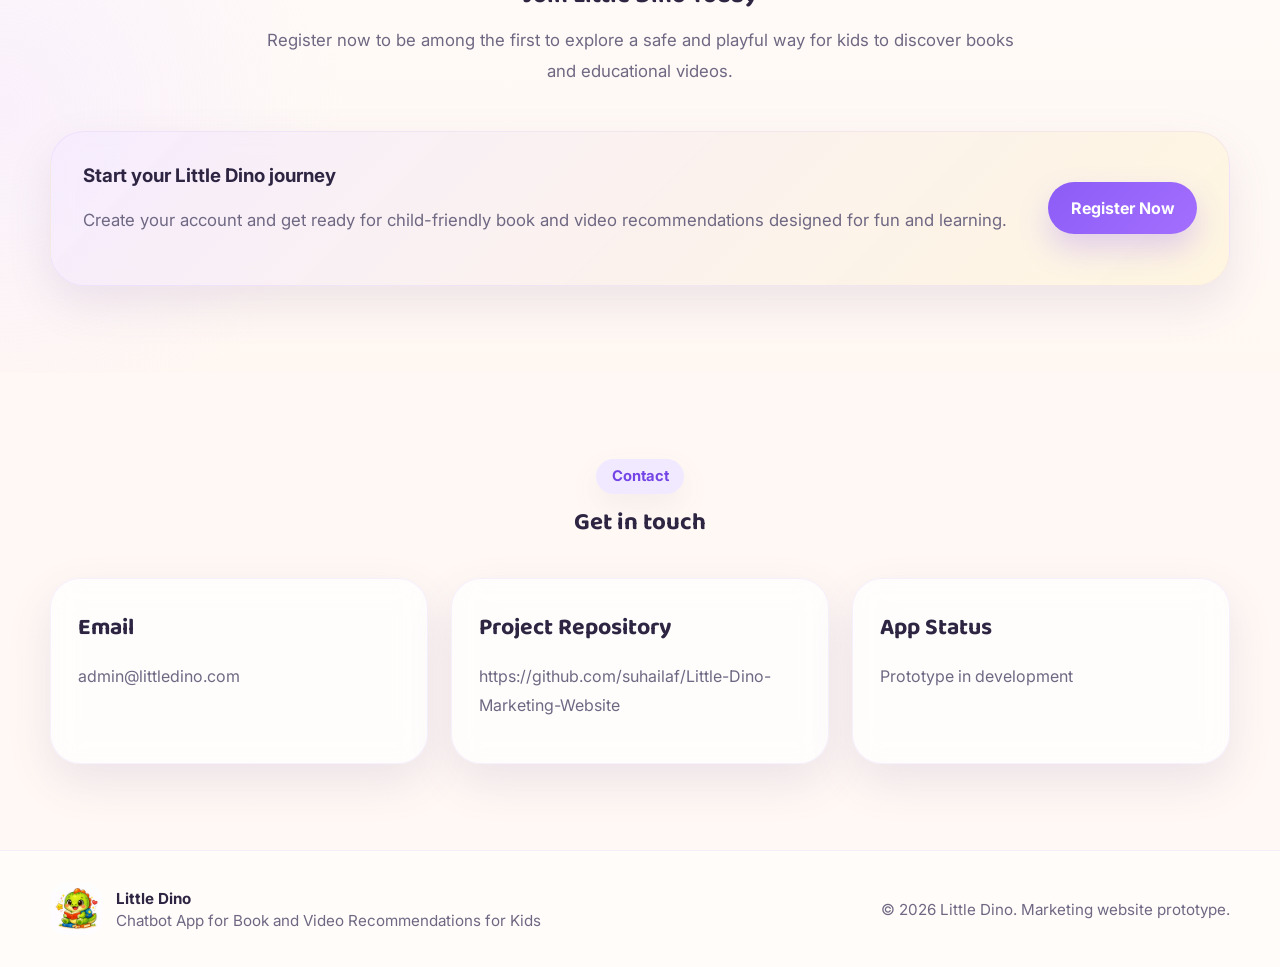
==== commit 7dd6b526: "Update chatbot instructions and enable send button" ====
--- a/index.html
+++ b/index.html
@@ -11,6 +11,7 @@
   />
 
   <link rel="icon" type="image/png" href="little_dino_icon_512.png" />
+
   <link rel="preconnect" href="https://fonts.googleapis.com" />
   <link rel="preconnect" href="https://fonts.gstatic.com" crossorigin />
   <link
@@ -171,8 +172,8 @@
           <span class="tag">Inside the App</span>
           <h2>A closer look at the Little Dino experience</h2>
           <p>
-            Try the interactive chatbot demo below. Click a topic and Little Dino
-            will automatically reply with a matching book and video.
+            Tap a topic, then press send once. After that, Little Dino replies
+            automatically with a matching book and video.
           </p>
         </div>
 
@@ -198,7 +199,7 @@
               </div>
 
               <div class="demo-helper-text" id="demoHelperText">
-                Tap a topic above to watch the chatbot respond automatically.
+                Tap a topic above, then press the arrow once.
               </div>
 
               <div class="demo-chat-window" id="demoChatWindow">
@@ -243,7 +244,7 @@
 
               <div class="app-input-bar demo-input-bar">
                 <span id="demoInputText">Ask Little Dino for a story...</span>
-                <button type="button" class="app-send-btn" id="demoSendBtn" disabled>➜</button>
+                <button type="button" class="app-send-btn" id="demoSendBtn">➜</button>
               </div>
             </div>
 
--- a/styles.css
+++ b/styles.css
@@ -896,6 +896,11 @@
   transition: transform 0.2s ease, opacity 0.2s ease;
 }
 
+.app-send-btn:disabled {
+  opacity: 0.65;
+  cursor: default;
+}
+
 .demo-status-thinking { color: rgba(255, 255, 255, 0.9); }
 .demo-status-ready { color: rgba(255, 255, 255, 0.95); }
 
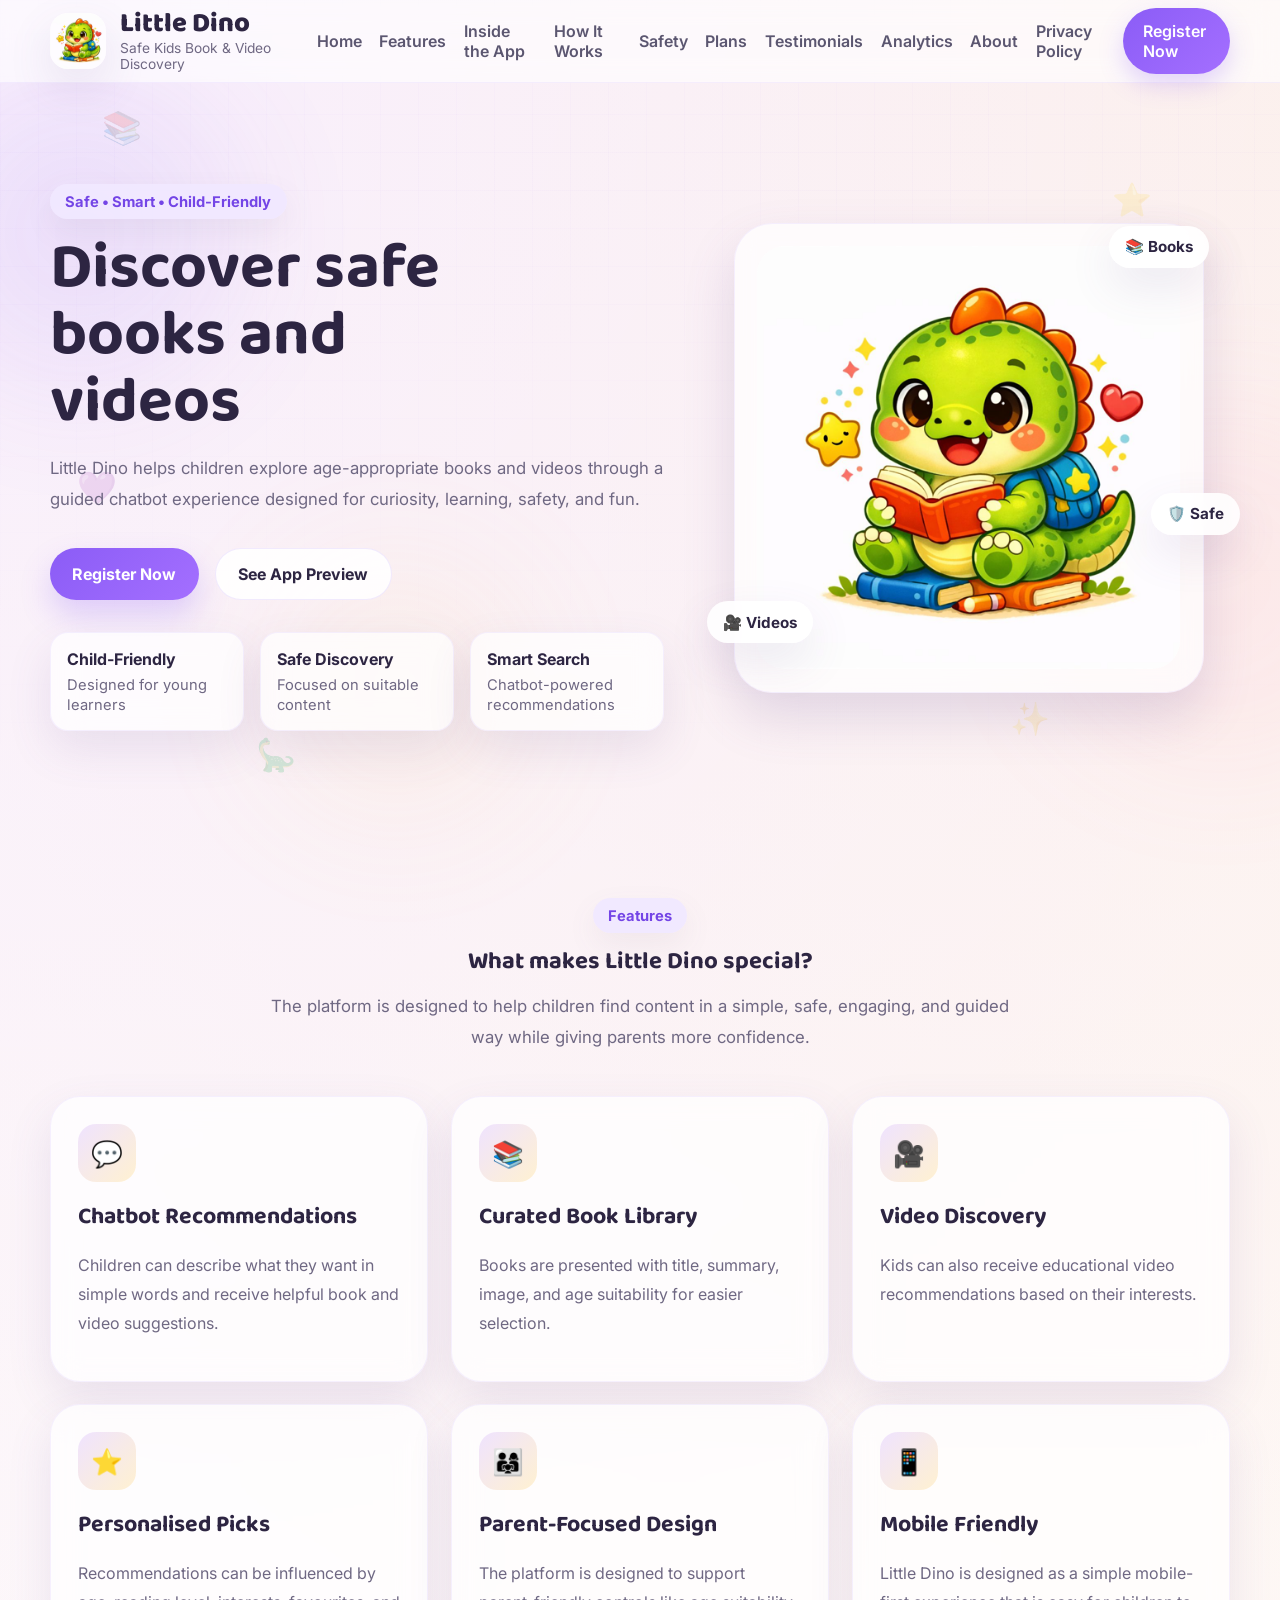
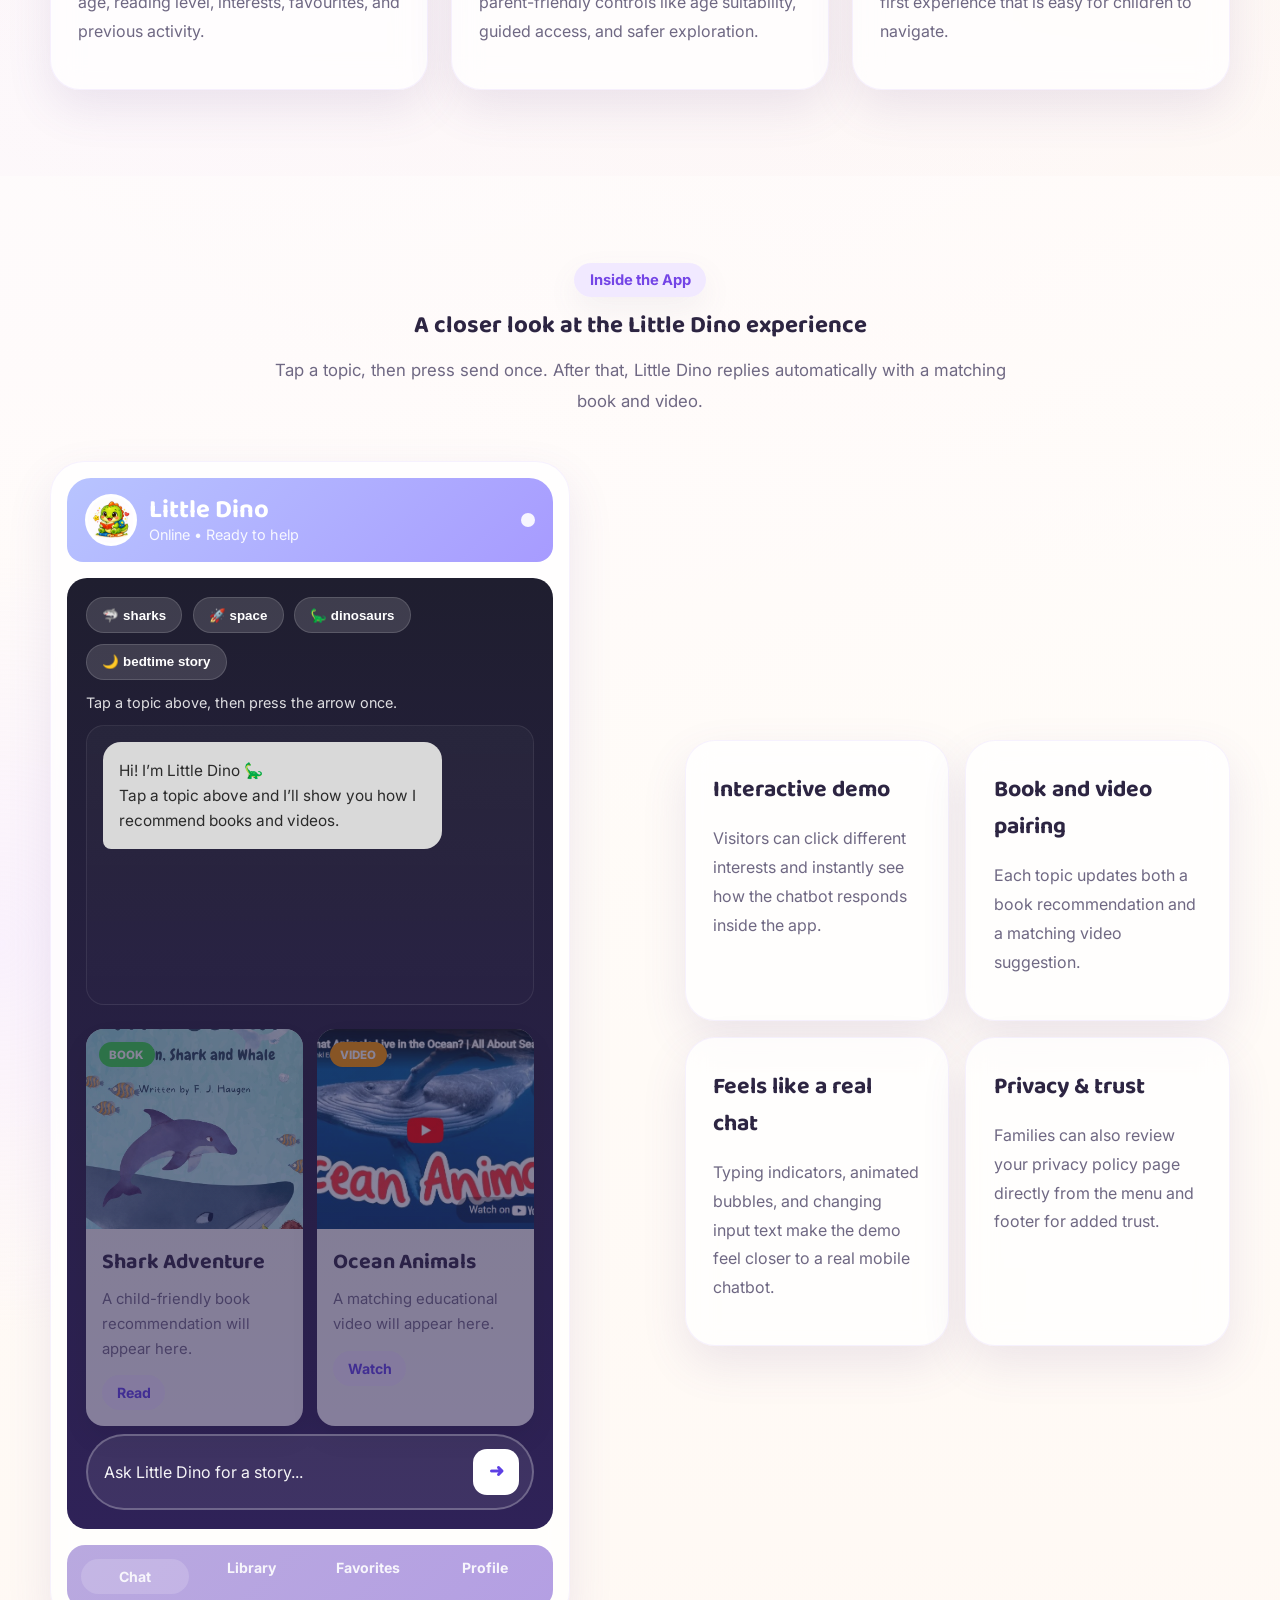
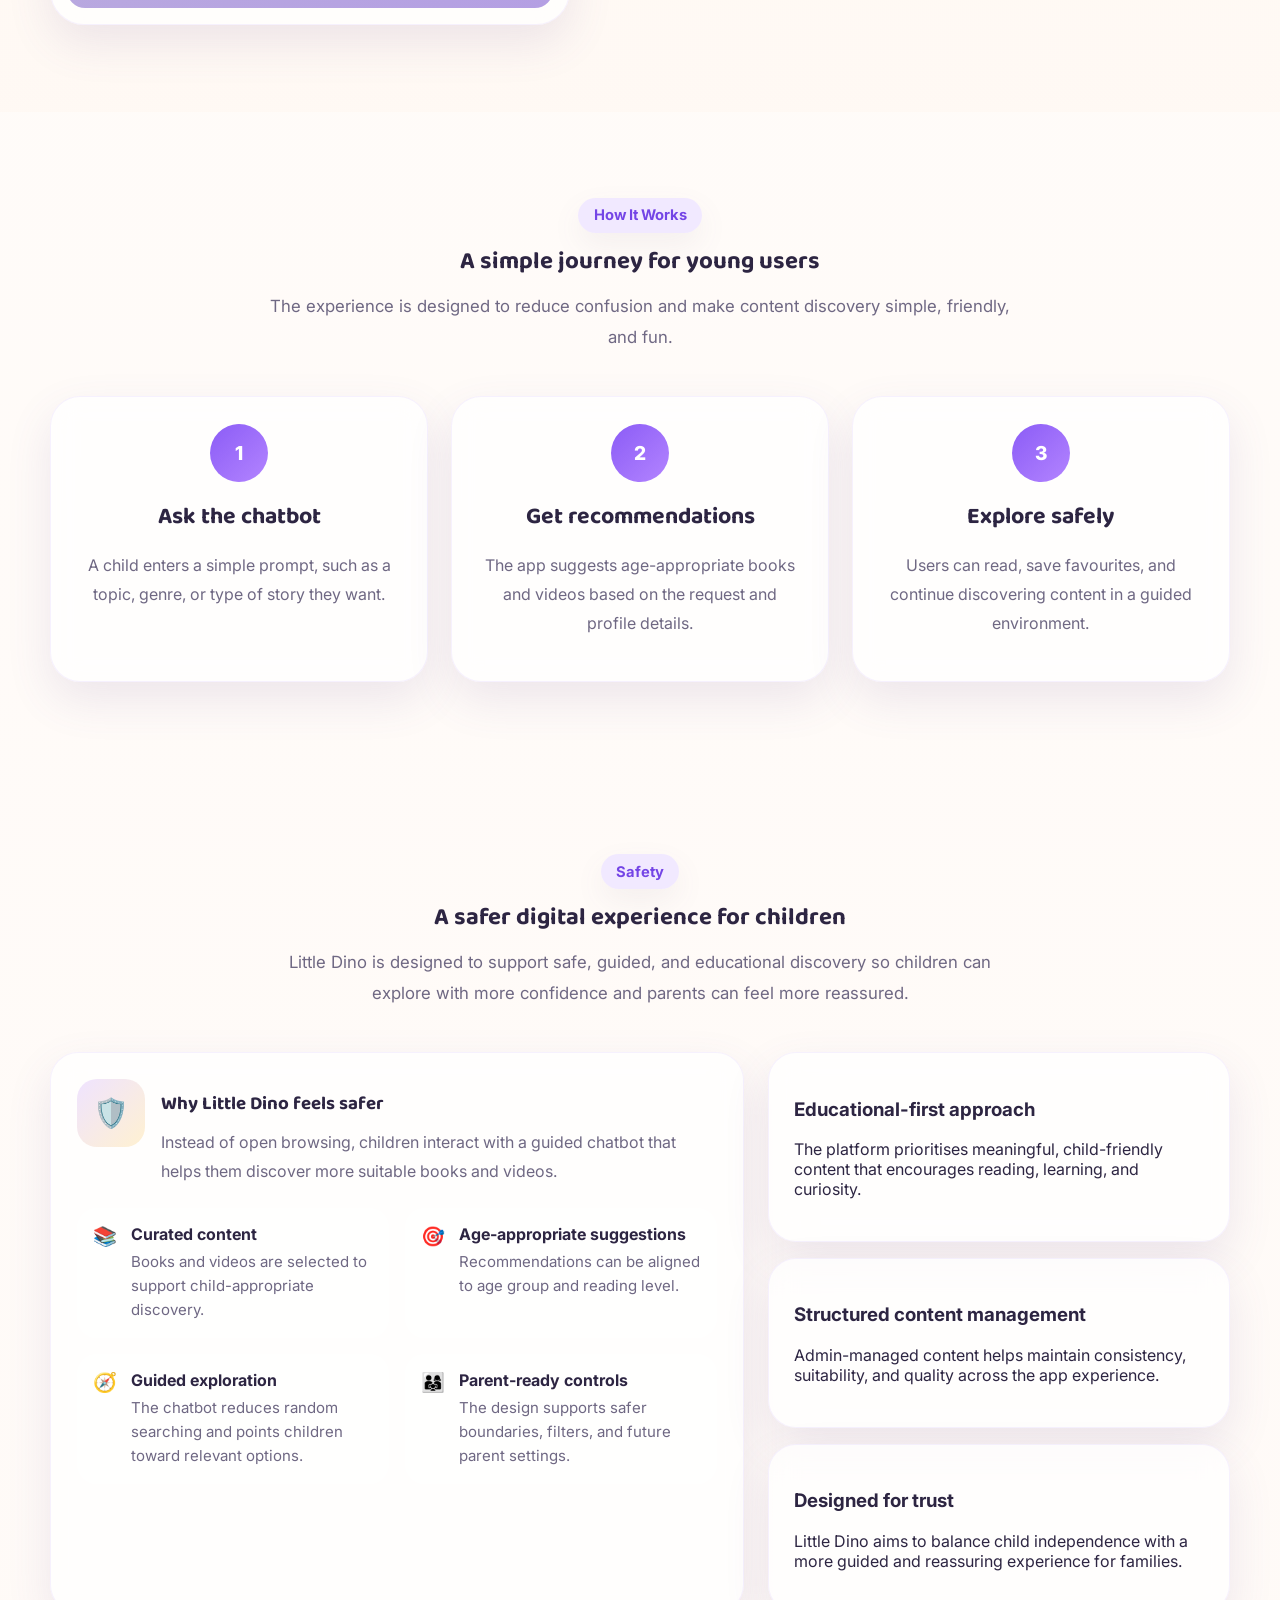
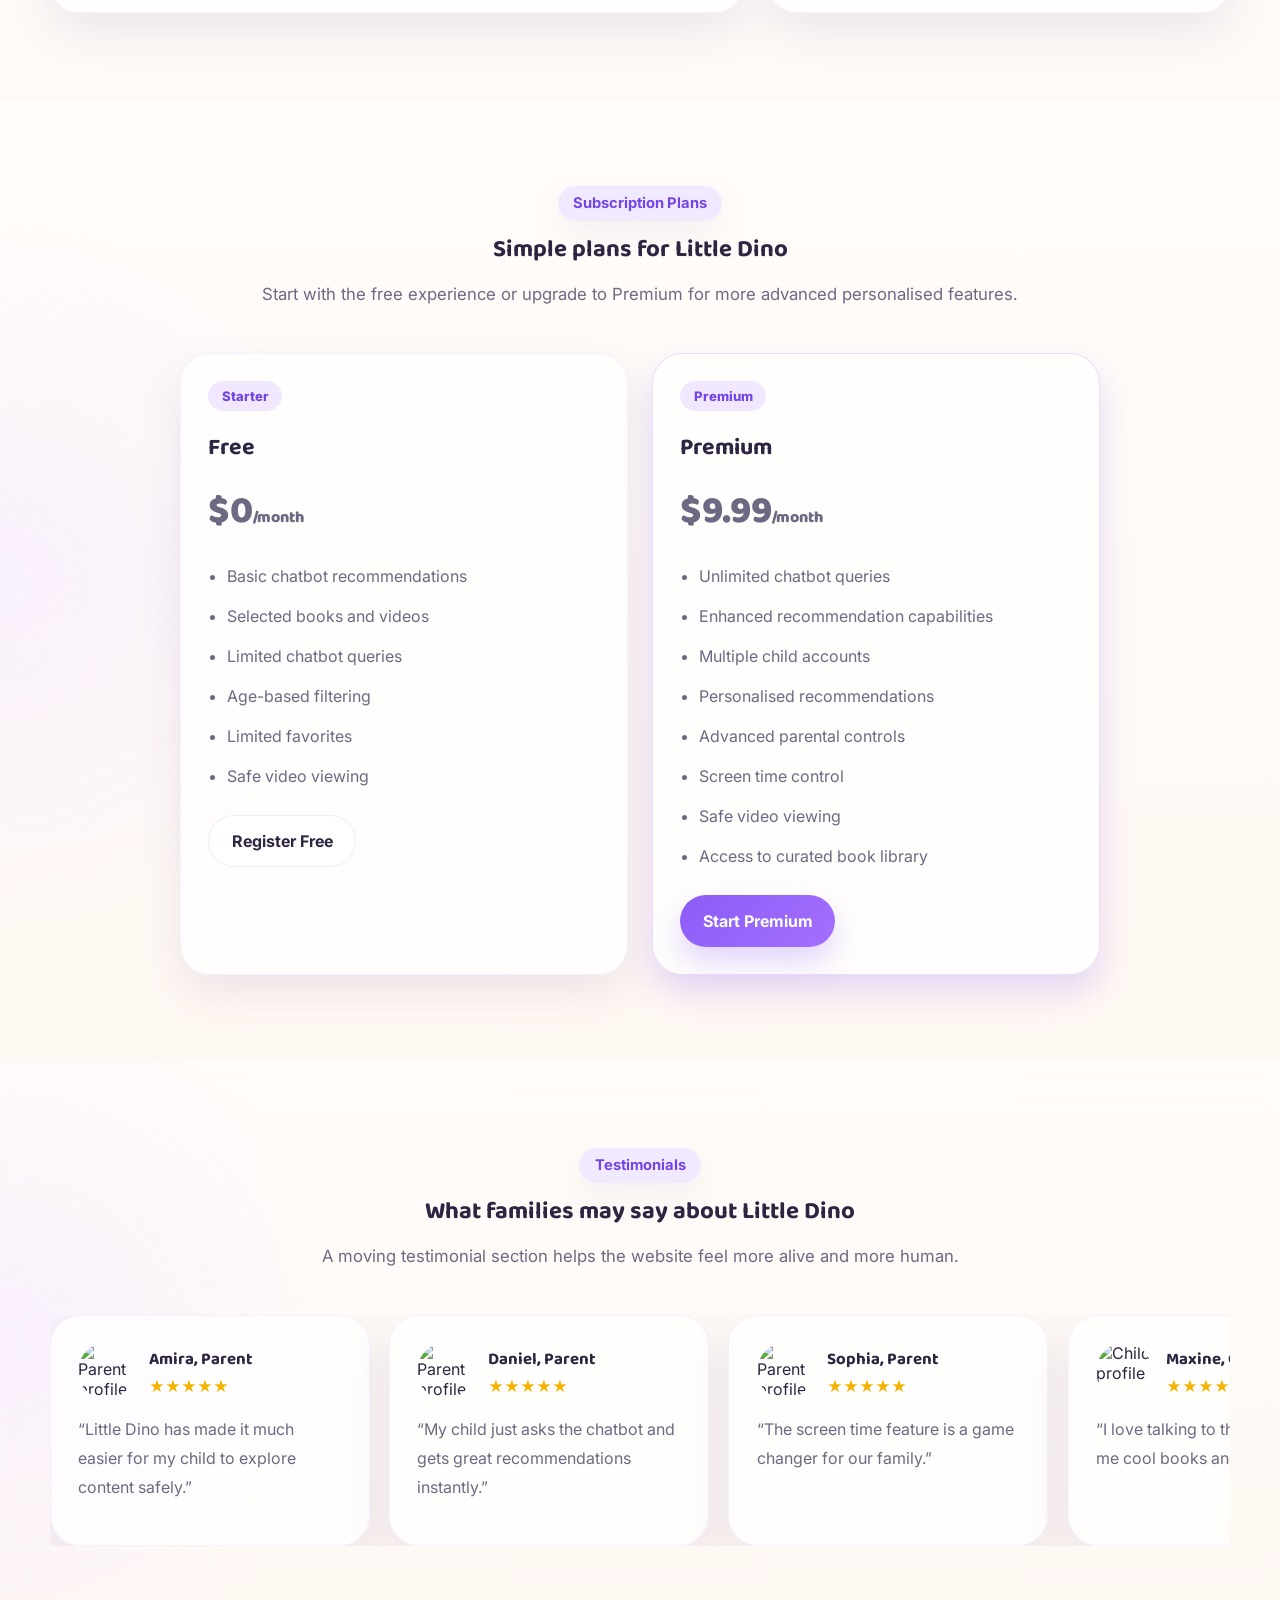
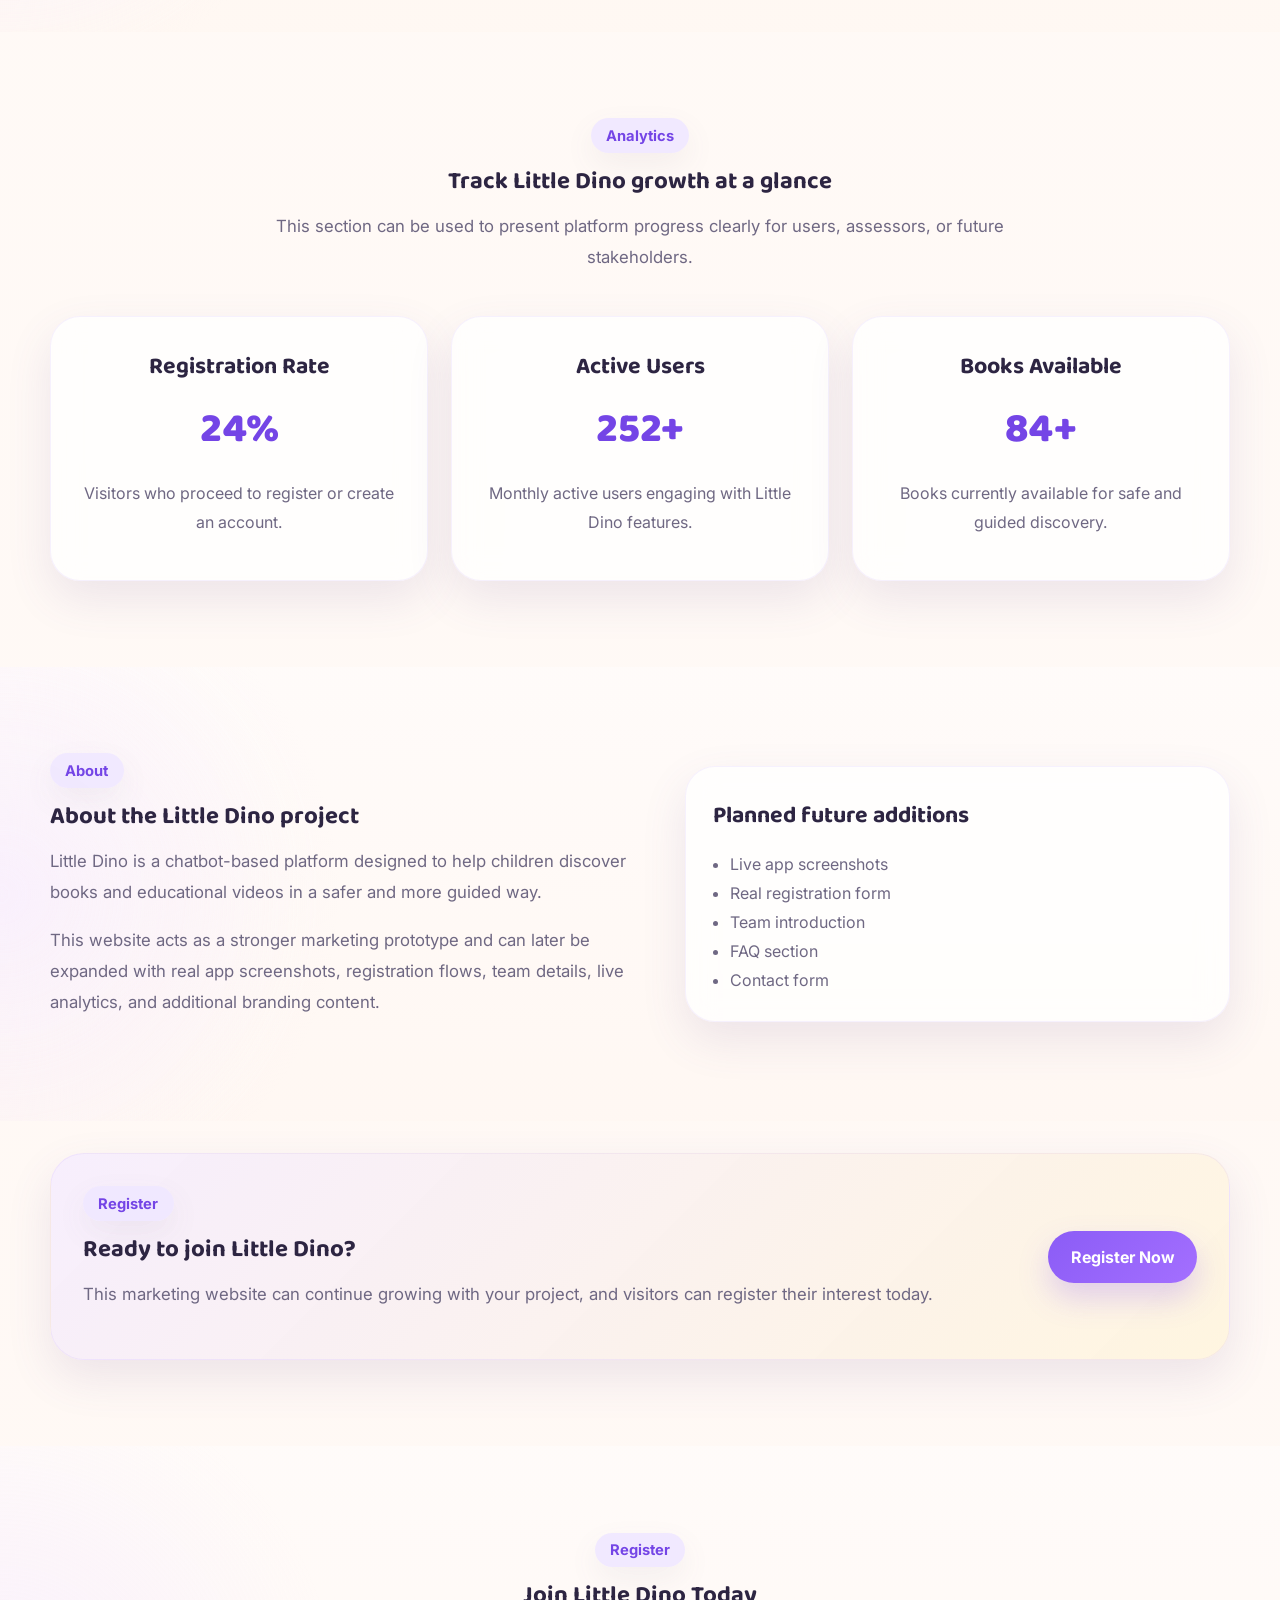
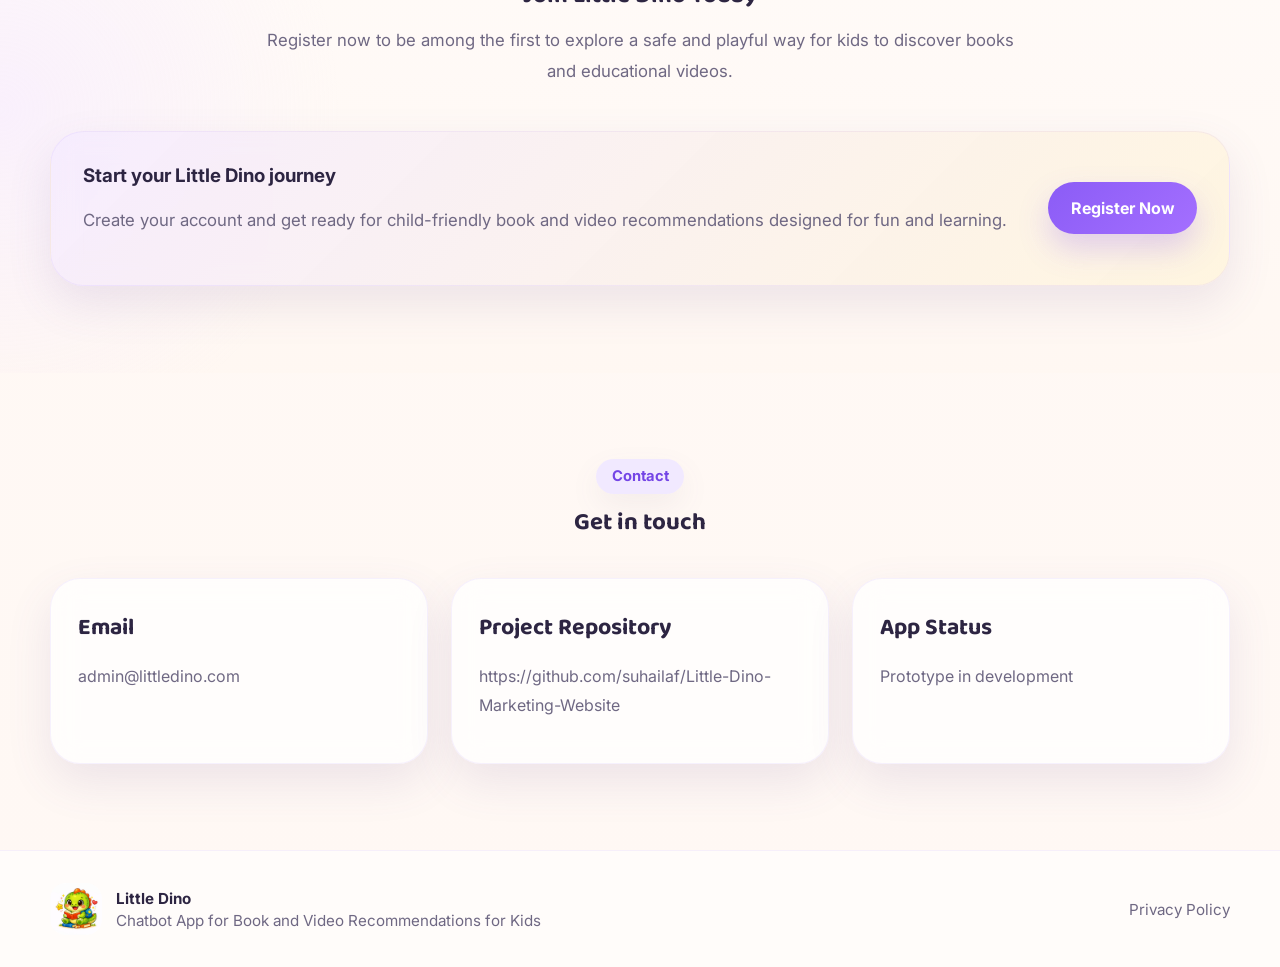
==== commit 3264fc4a: "Update footer and navigation for privacy policy" ====
--- a/index.html
+++ b/index.html
@@ -11,7 +11,6 @@
   />
 
   <link rel="icon" type="image/png" href="little_dino_icon_512.png" />
-
   <link rel="preconnect" href="https://fonts.googleapis.com" />
   <link rel="preconnect" href="https://fonts.gstatic.com" crossorigin />
   <link
@@ -49,7 +48,11 @@
         </div>
       </a>
 
-      <button class="menu-toggle" id="menuToggle" aria-label="Toggle navigation menu">☰</button>
+      <button class="menu-toggle" id="menuToggle" aria-label="Toggle navigation menu" aria-expanded="false">
+        <span class="menu-bar"></span>
+        <span class="menu-bar"></span>
+        <span class="menu-bar"></span>
+      </button>
 
       <nav class="nav-links" id="navLinks">
         <a href="#home">Home</a>
@@ -61,6 +64,7 @@
         <a href="#testimonials">Testimonials</a>
         <a href="#analytics">Analytics</a>
         <a href="#about">About</a>
+        <a href="privacy.html">Privacy Policy</a>
         <a href="#register" class="nav-cta">Register Now</a>
       </nav>
     </div>
@@ -273,8 +277,8 @@
             </div>
 
             <div class="about-panel glass-card">
-              <h3>FYP-friendly showcase</h3>
-              <p>Your assessor can interact with the website and immediately understand the app concept.</p>
+              <h3>Privacy & trust</h3>
+              <p>Families can also review your privacy policy page directly from the menu and footer for added trust.</p>
             </div>
           </div>
         </div>
@@ -623,7 +627,10 @@
           <p>Chatbot App for Book and Video Recommendations for Kids</p>
         </div>
       </div>
-      <p>© 2026 Little Dino. Marketing website prototype.</p>
+
+      <div class="footer-links">
+        <a href="privacy.html">Privacy Policy</a>
+      </div>
     </div>
   </footer>
 
--- a/styles.css
+++ b/styles.css
@@ -896,11 +896,6 @@
   transition: transform 0.2s ease, opacity 0.2s ease;
 }
 
-.app-send-btn:disabled {
-  opacity: 0.65;
-  cursor: default;
-}
-
 .demo-status-thinking { color: rgba(255, 255, 255, 0.9); }
 .demo-status-ready { color: rgba(255, 255, 255, 0.95); }
 
